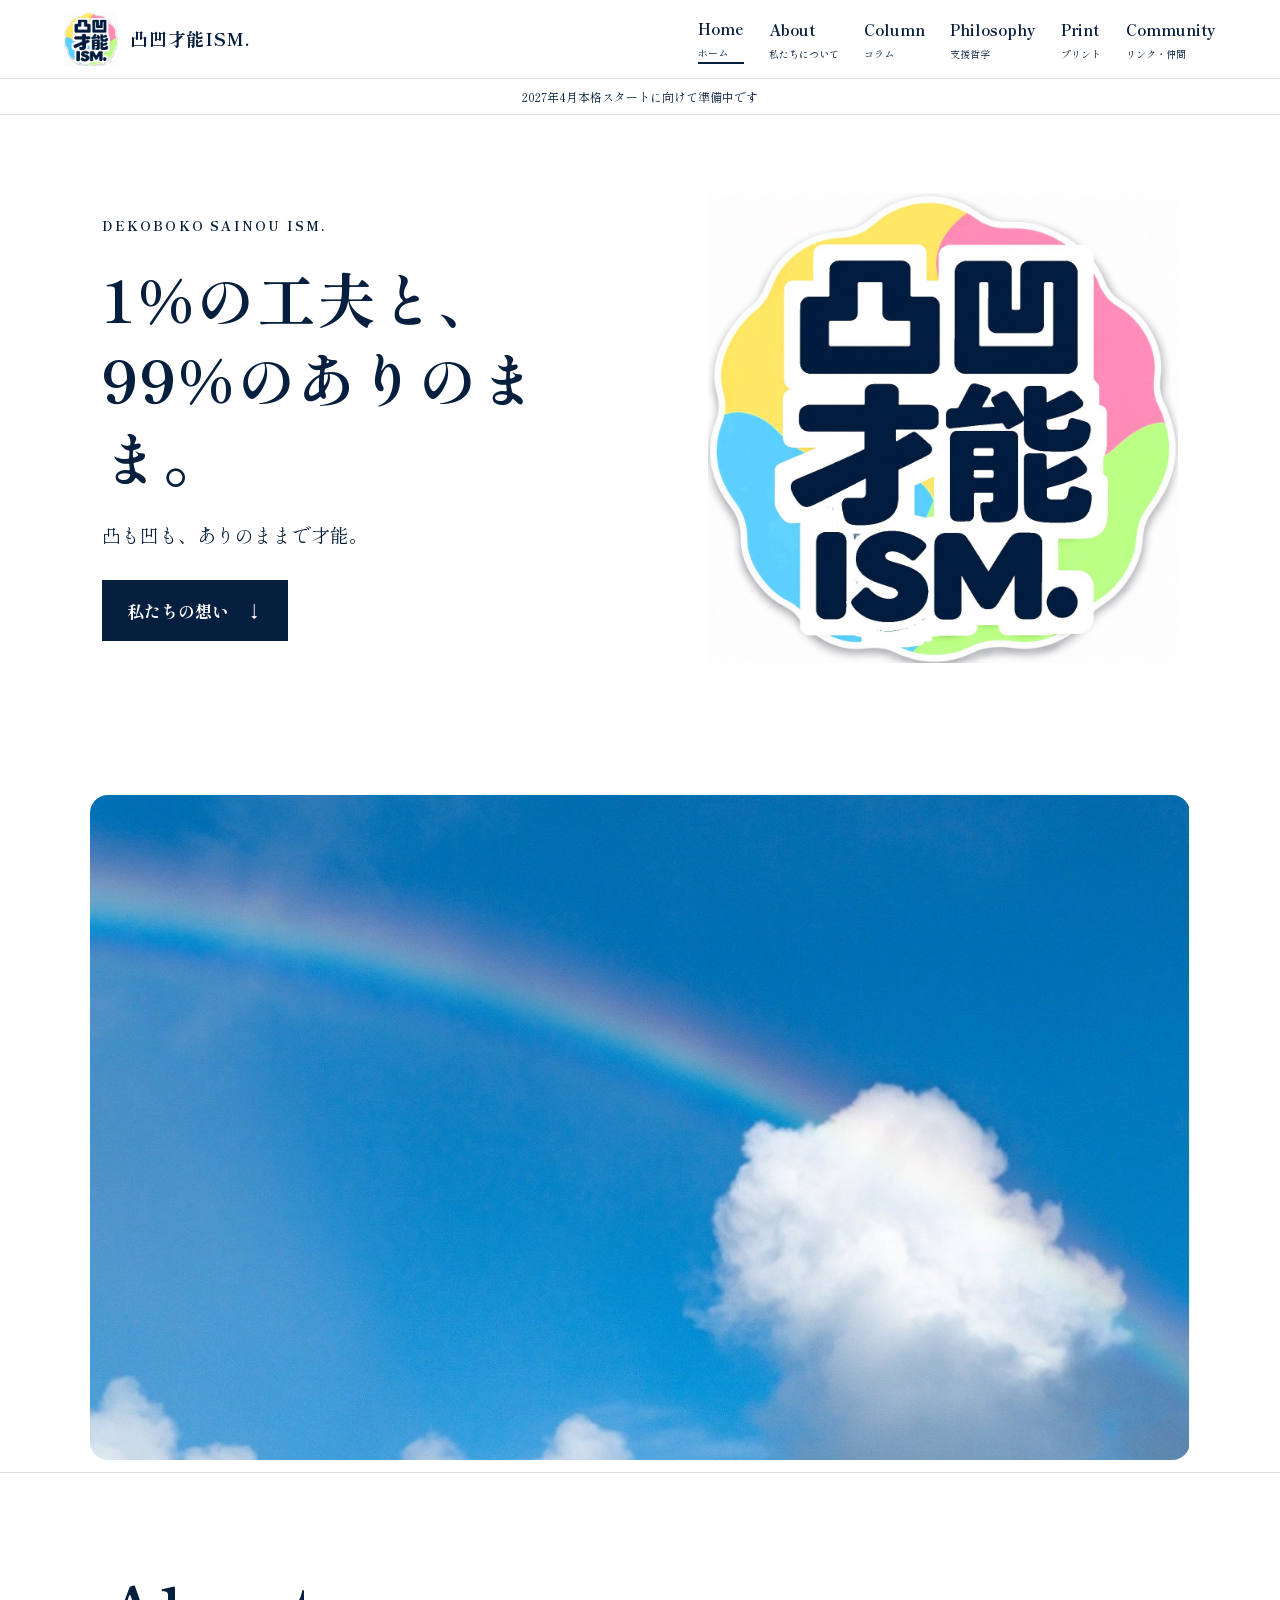
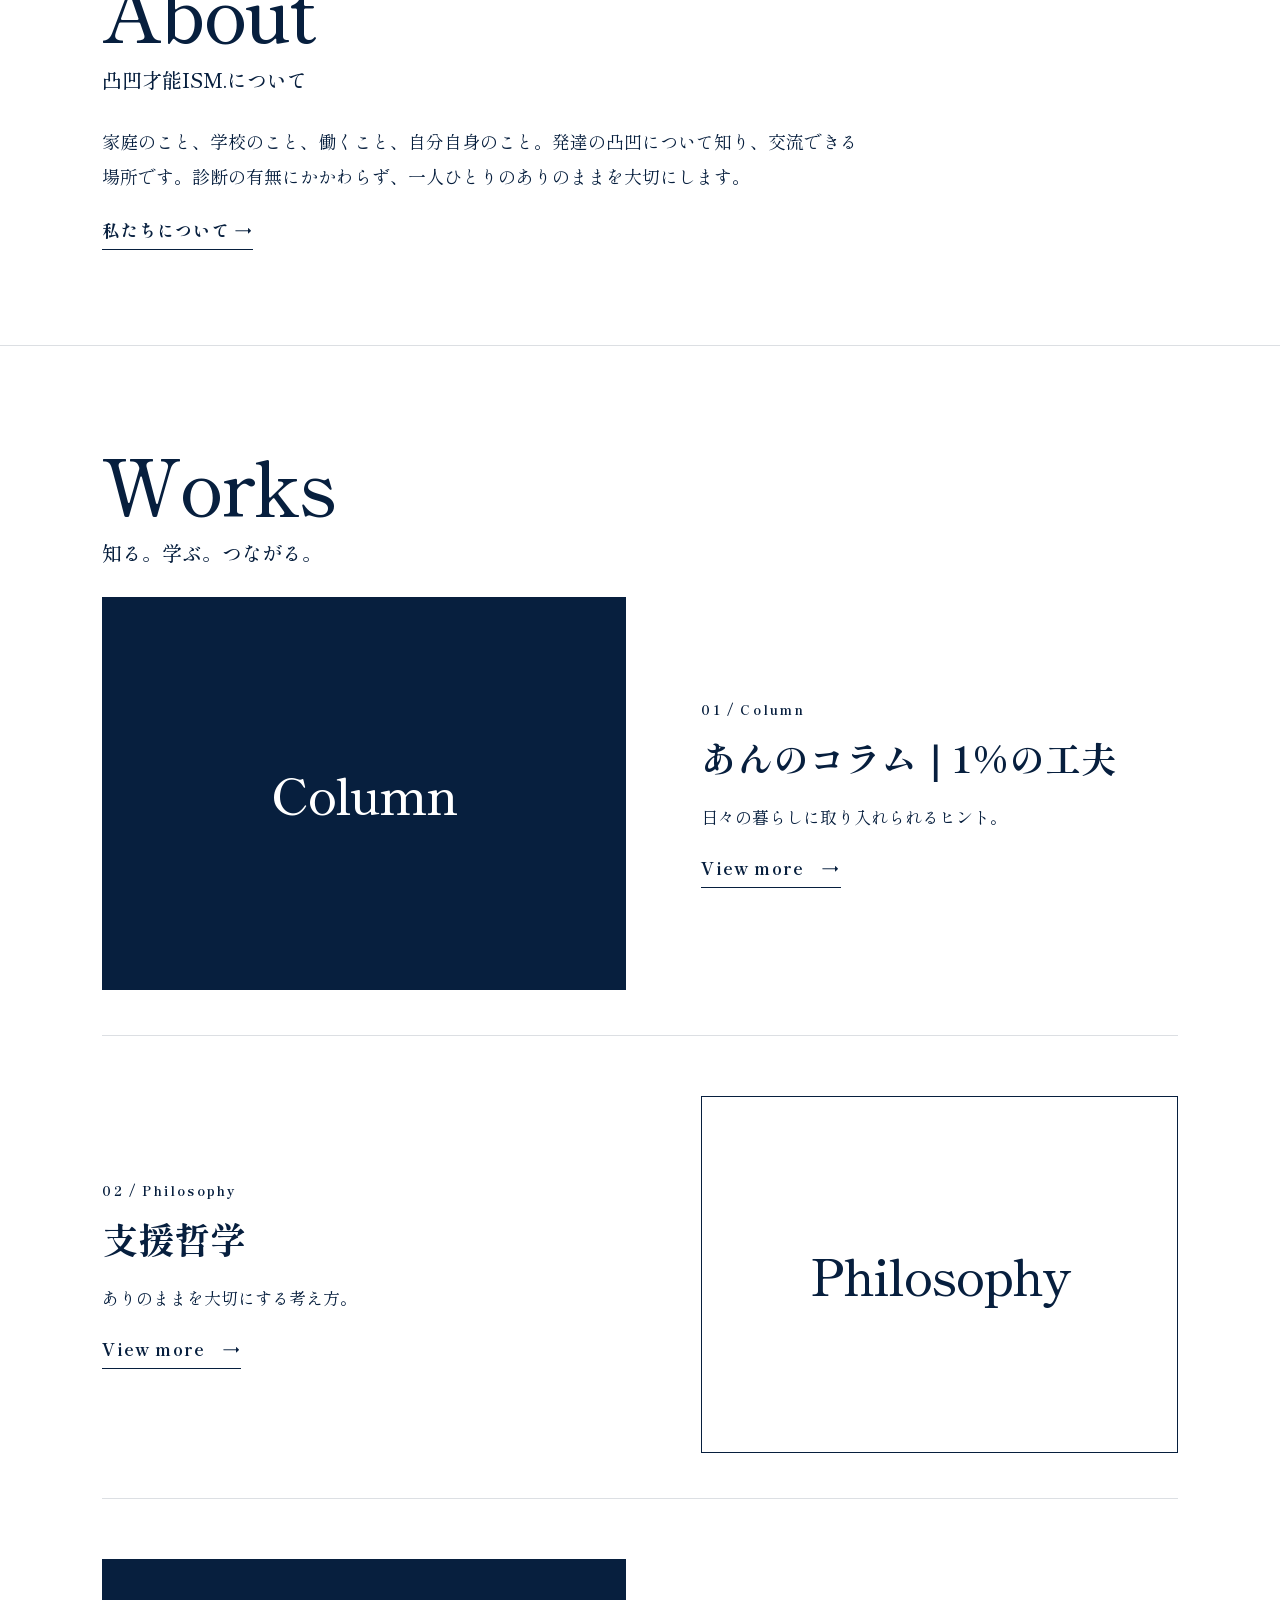
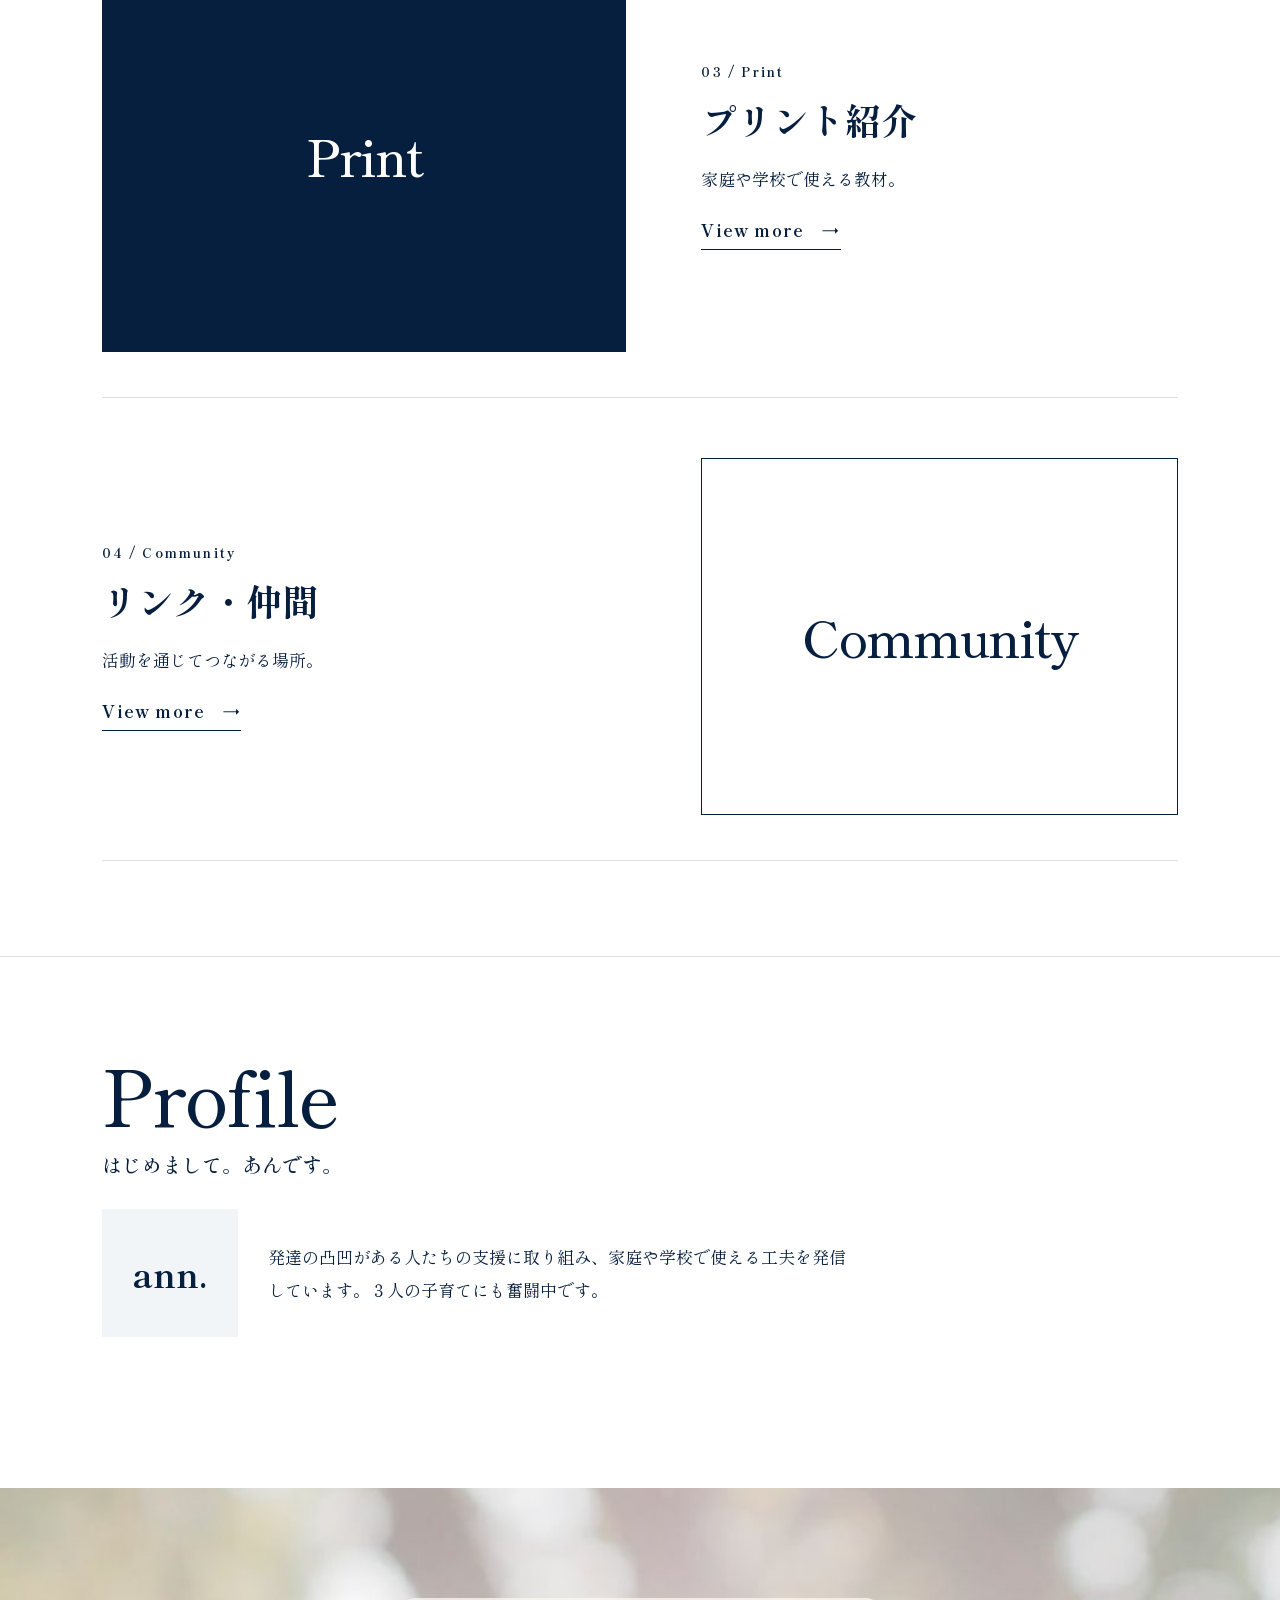
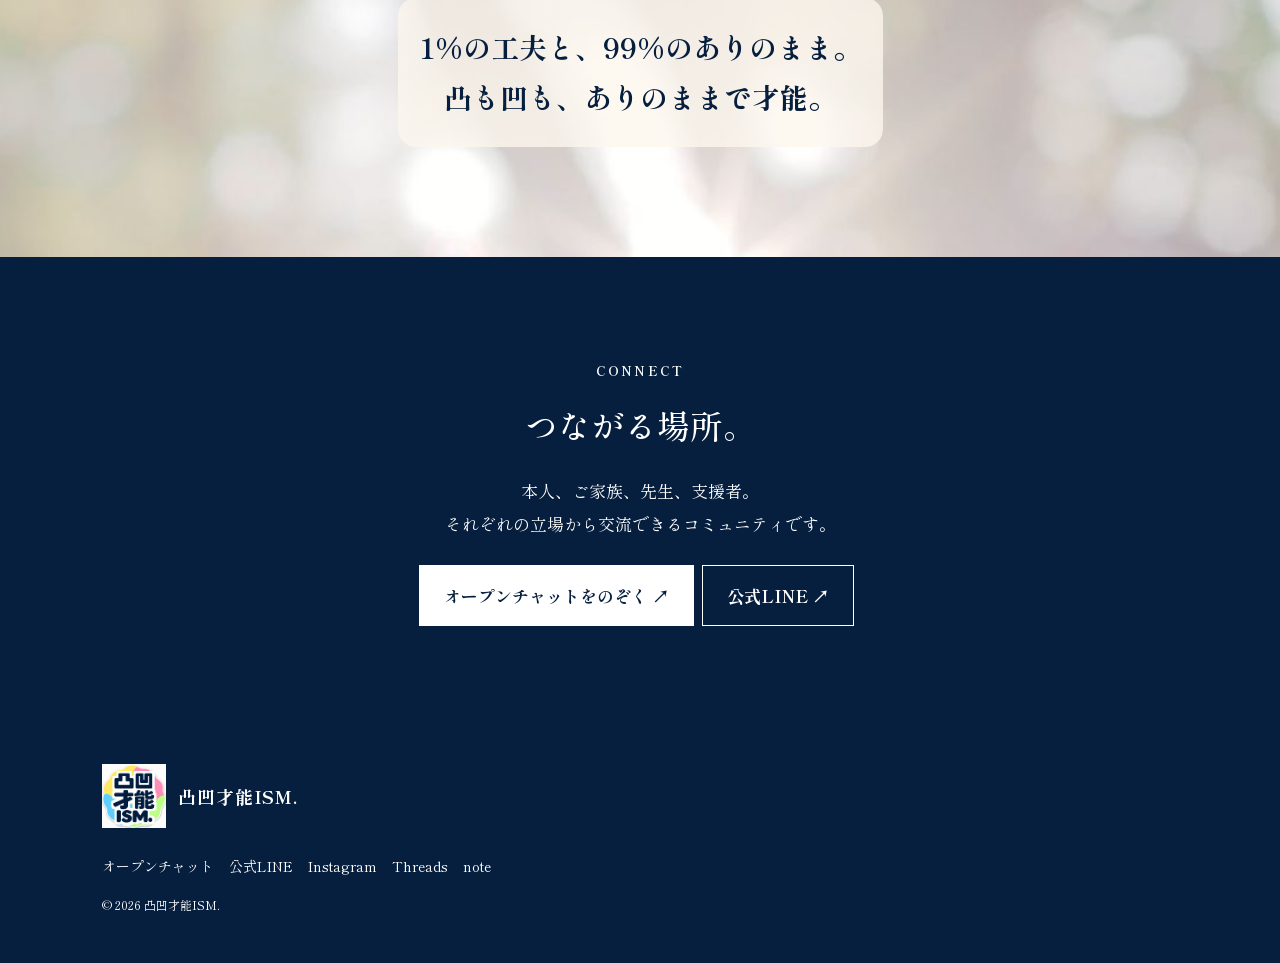
==== index.html @ c8ad2f92 "サイト全体のフォントをしっぽり明朝（Shippori Mincho B1）に変更" ====
<!doctype html><html lang="ja"><head><meta charset="utf-8"><meta name="viewport" content="width=device-width,initial-scale=1"><meta name="description" content="発達の凸凹を大切にする、凸凹才能ISM.のコンテンツサイト。"><title>ホーム | 凸凹才能ISM.</title><link href="https://fonts.googleapis.com/css2?family=Shippori+Mincho+B1:wght@500;700;800&display=swap" rel="stylesheet"><link rel="stylesheet" href="style.css"><meta name="google-site-verification" content="3oA5_shZfHuUCXC57AJmyHs2kggEry8QFGHUTeWujeU"></head><body><a class="skip" href="#main">本文へ</a><header><a class="logo" href="index.html"><img src="logo.jpeg" alt="凸凹才能ISM."> <span class="brand-name">凸凹才能ISM.</span></a><button id="menu" aria-expanded="false" aria-controls="nav">MENU <span>☰</span></button><nav id="nav"><a href="index.html" aria-current="page">Home<small>ホーム</small></a><a href="about.html">About<small>私たちについて</small></a><a href="column.html">Column<small>コラム</small></a><a href="philosophy.html">Philosophy<small>支援哲学</small></a><a href="print.html">Print<small>プリント</small></a><a href="community.html">Community<small>リンク・仲間</small></a></nav></header><main id="main"><div class="notice">2027年4月本格スタートに向けて準備中です</div><section class="hero"><div><span class="kicker">DEKOBOKO SAINOU ISM.</span><h1>1%の工夫と、<br>99%の<br class="mobile">ありのまま。</h1><p>凸も凹も、ありのままで才能。</p><a class="button" href="#about">私たちの想い　↓</a></div><div class="hero-art"><img src="logo.jpeg" alt="凸凹才能ISM. 正式ロゴ"></div></section><img class="page-hero" src="img_hero.jpg" alt="虹のかかる青空"><div id="about"><section class="section"><div class="heading"><span>About</span><h2>凸凹才能ISM.について</h2></div><p class="lead">家庭のこと、学校のこと、働くこと、自分自身のこと。発達の凸凹について知り、交流できる場所です。診断の有無にかかわらず、一人ひとりのありのままを大切にします。</p><a class="more" href="about.html">私たちについて →</a></section></div><section class="section"><div class="heading"><span>Works</span><h2>知る。学ぶ。つながる。</h2></div><div class="tiles"><a class="tile" href="column.html"><div class="art one" aria-hidden="true"><em>Column</em></div><div><span class="kicker">01 / Column</span><h3>あんのコラム｜1%の工夫</h3><p>日々の暮らしに取り入れられるヒント。</p><span class="more">View more　→</span></div></a><a class="tile" href="philosophy.html"><div class="art two" aria-hidden="true"><em>Philosophy</em></div><div><span class="kicker">02 / Philosophy</span><h3>支援哲学</h3><p>ありのままを大切にする考え方。</p><span class="more">View more　→</span></div></a><a class="tile" href="print.html"><div class="art three" aria-hidden="true"><em>Print</em></div><div><span class="kicker">03 / Print</span><h3>プリント紹介</h3><p>家庭や学校で使える教材。</p><span class="more">View more　→</span></div></a><a class="tile" href="community.html"><div class="art four" aria-hidden="true"><em>Community</em></div><div><span class="kicker">04 / Community</span><h3>リンク・仲間</h3><p>活動を通じてつながる場所。</p><span class="more">View more　→</span></div></a></div></section><section class="section"><div class="heading"><span>Profile</span><h2>はじめまして。あんです。</h2></div><div class="profile"><div class="profile-mark" aria-hidden="true">ann.</div><p>発達の凸凹がある人たちの支援に取り組み、家庭や学校で使える工夫を発信しています。３人の子育てにも奮闘中です。</p></div></section><section class="forest-band"><p><span class="fb-line">1%の工夫と、99%のありのまま。</span><span class="fb-line">凸も凹も、ありのままで才能。</span></p></section><section class="join"><span>CONNECT</span><h2>つながる場所。</h2><p>本人、ご家族、先生、支援者。<br>それぞれの立場から交流できるコミュニティです。</p><a class="button" href="https://tinyurl.com/2daz8ack">オープンチャットをのぞく ↗</a><a class="button outline" href="https://lin.ee/ST6P301y">公式LINE ↗</a></section></main><footer><a class="logo" href="index.html"><img src="logo.jpeg" alt="凸凹才能ISM."> <span class="brand-name">凸凹才能ISM.</span></a><div class="social"><a class="" href="https://tinyurl.com/2daz8ack">オープンチャット</a><a class="" href="https://lin.ee/ST6P301y">公式LINE</a><a class="" href="https://www.instagram.com/ann_special_support/">Instagram</a><a class="" href="https://www.threads.net/@ann_special_support">Threads</a><a class="" href="https://note.com/ann_support">note</a></div><p>© 2026 凸凹才能ISM.</p></footer><script src="site.js"></script></body></html>
---- style.css ----
@import url('https://fonts.googleapis.com/css2?family=Noto+Serif+JP:wght@400;500;600;700&display=swap');:root{--bg:#FDF8EF;--navy:#1D3A5F;--gold:#D9A441}*{box-sizing:border-box}html{scroll-behavior:smooth}body{margin:0;background:var(--bg);color:var(--navy);font-family:'Shippori Mincho B1','Hiragino Mincho ProN','Yu Mincho',serif;font-size:17px;line-height:1.95}a{color:inherit;text-decoration:none}a:focus-visible,button:focus-visible{outline:3px solid var(--gold);outline-offset:4px}.skip{position:absolute;left:-999px}.skip:focus{left:10px;top:10px;background:white;z-index:20}header{display:flex;align-items:center;justify-content:space-between;padding:18px 6%;border-bottom:1px solid #e4d9c5;background:var(--bg);position:sticky;top:0;z-index:10}.logo{font-size:22px;font-weight:700;line-height:1.1;display:inline-block;letter-spacing:.04em}.logo span{display:block;font-size:33px}nav{display:flex;gap:25px;align-items:center}nav a{font-weight:700;font-size:15px}nav small{display:block;font-size:10px;font-weight:400}nav a[aria-current]{border-bottom:2px solid var(--gold)}#menu{display:none;background:none;border:0;color:var(--navy);font:inherit;font-weight:700}.notice{text-align:center;background:#e9dfc8;font-size:12px;padding:6px}.hero{display:grid;grid-template-columns:1fr 1fr;align-items:center;gap:4%;padding:65px 8% 80px;min-height:530px}.hero h1{font-size:clamp(34px,5vw,76px);line-height:1.35;margin:18px 0;font-weight:700;letter-spacing:-.035em}.hero p{font-size:19px}.kicker,.heading span,.join>span{font-size:13px;letter-spacing:.17em;font-weight:700}.hero-art svg{width:100%;display:block}.hero-art{text-align:center}.hero-art span{font-size:12px;letter-spacing:.12em}.mobile{display:none}.button{display:inline-block;background:var(--navy);color:white;border:1px solid var(--navy);padding:13px 24px;border-radius:2px;font-weight:700;margin:8px 8px 8px 0}.outline{background:transparent;color:var(--navy)}.section{padding:68px 8%;max-width:1250px;margin:auto;border-top:1px solid #e4d9c5}.heading{margin-bottom:30px}.heading span{color:#80601d;text-transform:uppercase}.heading h2{margin:5px 0;font-size:clamp(25px,3vw,40px);line-height:1.4}.lead{max-width:760px;font-size:18px}.more{display:inline-block;font-weight:700;border-bottom:1px solid var(--gold);padding-bottom:3px}.tiles{display:grid;grid-template-columns:repeat(2,minmax(0,1fr));gap:36px}.tile{display:block;border-bottom:1px solid #cfbea0;overflow:hidden}.tile>div:not(.art){padding:18px 0 26px}.tile h3{font-size:23px;line-height:1.4;margin:8px 0}.tile p{margin:8px 0}.art{height:190px;background:#e9dfc8;position:relative;overflow:hidden}.art span,.art i,.art b{position:absolute;display:block}.art span{width:45%;height:75%;left:10%;top:12%;border-radius:90px;background:var(--gold)}.art i{width:40%;height:68%;right:9%;top:17%;background:var(--navy);border-radius:10px 90px 10px 90px}.art b{width:22%;aspect-ratio:1;left:40%;top:25%;border-radius:50%;background:#fdf8ef}.two{background:#d5e0d7}.two span{background:#91ab99}.three{background:#e9dccd}.three i{background:#a77b4f}.four{background:#dce4ea}.four span{background:#90a9c1}.profile{display:flex;gap:30px;align-items:center;max-width:760px}.profile-mark{background:#e9dfc8;padding:30px;border-radius:50%;font-size:35px;font-weight:700}.join{background:#eee4d0;padding:55px 8%;text-align:center}.join h2{font-size:33px;margin:8px 0}.intro{padding:65px 8% 45px}.intro h1{font-size:clamp(30px,5vw,58px);line-height:1.4;margin:8px 0}.article{max-width:760px;margin:auto;padding:20px 6% 65px}.statement{font-size:clamp(42px,8vw,95px);font-weight:700;background:#e9dfc8;padding:35px;line-height:1.25}.statement small{font-size:.35em}.social{display:flex;gap:15px;flex-wrap:wrap}footer{padding:35px 8%;background:var(--navy);color:white}footer .social{margin-top:25px;font-size:14px}footer p{font-size:12px}a.tile:hover .art{opacity:.85}@media(max-width:720px){header{padding:12px 5%}.logo{font-size:18px}.logo span{font-size:25px}#menu{display:block}nav{display:none;position:absolute;top:100%;left:0;right:0;background:var(--bg);padding:18px 6%;box-shadow:0 8px 15px #0001}nav.open{display:grid;gap:14px}nav small{display:inline;margin-left:12px}.hero{grid-template-columns:1fr;padding:36px 6% 35px;gap:10px;min-height:0}.hero h1{font-size:clamp(36px,10vw,55px)}.hero-art{max-width:400px;margin:auto}.section{padding:40px 6%}.tiles{gap:22px;grid-template-columns:1fr}.art{height:155px}.intro{padding:40px 6%}.profile{gap:15px}.profile-mark{padding:20px;font-size:25px}.join{padding:40px 6%}.join .button{display:block;margin:12px 0}.mobile{display:initial}}@media(prefers-reduced-motion:reduce){html{scroll-behavior:auto}}/* Editorial brand layout */
header{position:sticky;padding:22px 5%;background:#fdf8eff5}.logo{font-size:20px}.logo span{font-size:30px}.hero{max-width:1500px;margin:auto;padding:90px 8%;min-height:650px;grid-template-columns:1.05fr .95fr}.hero h1{font-weight:700;letter-spacing:.025em;font-size:clamp(32px,4.6vw,70px)}.hero-art{width:100%;background:#1D3A5F;color:#FDF8EF;aspect-ratio:4/4.5;display:flex;flex-direction:column;justify-content:center;padding:8%;position:relative}.hero-word{font-size:clamp(54px,9vw,140px);font-weight:700;line-height:1;letter-spacing:.06em}.hero-word span{display:block;font-size:.75em;letter-spacing:.2em;color:#FDF8EF}.hero-word strong{display:block;color:#D9A441;font-size:.9em}.hero-art>span{margin-top:36px;font-size:10px}.section{max-width:1400px;padding:95px 8%}.heading span{font-size:clamp(38px,6vw,80px);font-weight:500;line-height:1.1;letter-spacing:-.035em;color:var(--navy);text-transform:none}.heading h2{font-size:20px;font-weight:500;margin:14px 0 30px}.tiles{display:flex;flex-direction:column;gap:60px}.tile{display:grid;grid-template-columns:1.1fr 1fr;gap:7%;align-items:center;border-bottom:1px solid #daceb7;padding-bottom:45px}.tile:nth-child(even) .art{order:2}.art{height:auto;aspect-ratio:4/3;display:flex;align-items:center;justify-content:center}.art em{font-size:clamp(28px,4vw,58px);font-style:normal;letter-spacing:-.04em;font-weight:500}.tile h3{font-size:clamp(23px,3vw,36px)}.tile p{margin:18px 0}.more{letter-spacing:.07em}.join{padding:95px 8%}.join h2{font-weight:500}.button{border-radius:0}.intro{padding-top:90px}.intro h1{font-weight:700}.profile-mark{border-radius:0}.notice{background:transparent;border-bottom:1px solid #e4d9c5}@media(max-width:720px){header{padding:14px 6%}.hero{grid-template-columns:1fr;padding:35px 6% 55px;min-height:0;gap:28px}.hero h1{font-size:clamp(32px,9vw,52px)}.hero-art{max-width:none;aspect-ratio:5/4}.hero-word{font-size:70px}.hero-art>span{margin-top:20px}.section{padding:55px 6%}.heading span{font-size:50px}.heading h2{font-size:18px}.tiles{gap:35px}.tile{display:flex;flex-direction:column;align-items:stretch;gap:12px;padding-bottom:25px}.tile:nth-child(even) .art{order:0}.art{aspect-ratio:16/10}.tile>div:not(.art){padding:8px 0}.join{padding:55px 6%}.intro{padding:45px 6%}}

/* Navy and white edition */
:root{--bg:#fff;--navy:#071f3e;--gold:#071f3e}body,header,nav{background:white}header{padding:12px 5%;border-color:#071f3e22}.logo{display:flex;align-items:center;gap:12px}.logo img{width:54px;height:54px;object-fit:cover}.logo .brand-name{font-size:18px;white-space:nowrap}.hero{padding-top:65px;gap:8%}.hero-art{background:white;padding:0;aspect-ratio:1;max-width:520px;margin:auto}.hero-art img{display:block;width:100%;height:auto}.notice,.section,.tile{border-color:#071f3e24}.art,.two,.three,.four{background:var(--navy);color:white}.tile:nth-child(even) .art{background:white;color:var(--navy);border:1px solid var(--navy)}.join{background:var(--navy);color:white}.join .button{border-color:white;background:white;color:var(--navy)}.join .outline{background:transparent;color:white}.statement,.profile-mark{background:#f2f5f8}.heading span{color:var(--navy)}footer .logo img{width:64px;height:64px}.button:hover{opacity:.8}.reveal{animation:appear .65s ease both}@keyframes appear{from{opacity:0;transform:translateY(12px)}to{opacity:1;transform:none}}@media(max-width:720px){.logo .brand-name{font-size:15px}.logo img{width:44px;height:44px}.hero{padding:35px 6% 55px;gap:30px}.hero-art{max-width:320px}.hero h1{font-size:clamp(30px,8.5vw,48px)}}@media(prefers-reduced-motion:reduce){.reveal{animation:none}}
.page-hero{display:block;width:88%;max-width:1100px;height:auto;margin:30px auto 12px;border-radius:18px}

.forest-band{background:url(img_forest.jpg) center 38%/cover no-repeat;margin:56px 0 0;padding:110px 8%;text-align:center}
.forest-band p{display:inline-block;background:rgba(253,248,239,.78);color:var(--navy);font-size:clamp(20px,3.4vw,30px);font-weight:700;line-height:1.8;padding:26px 38px;border-radius:18px;margin:0}

.forest-band p{font-size:clamp(15px,4.6vw,28px);padding:24px 22px}
.forest-band .fb-line{display:block;white-space:nowrap}
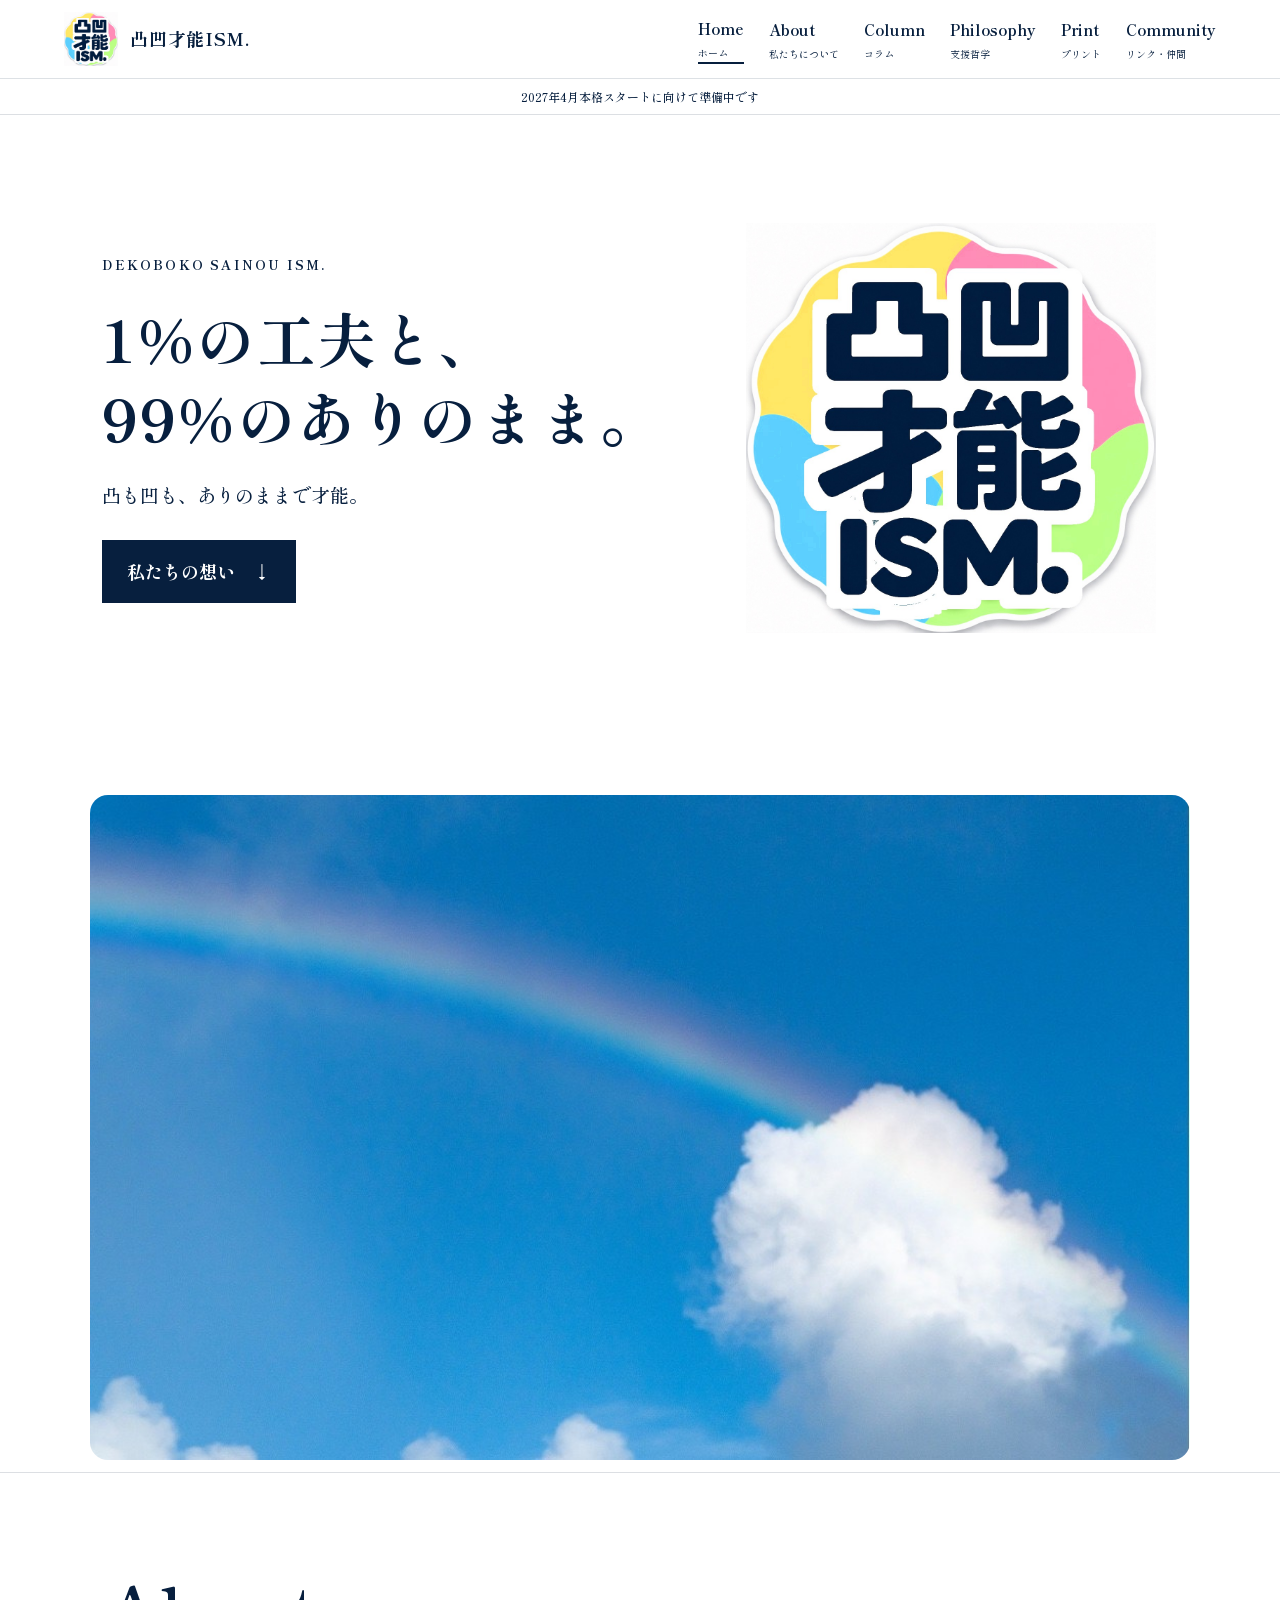
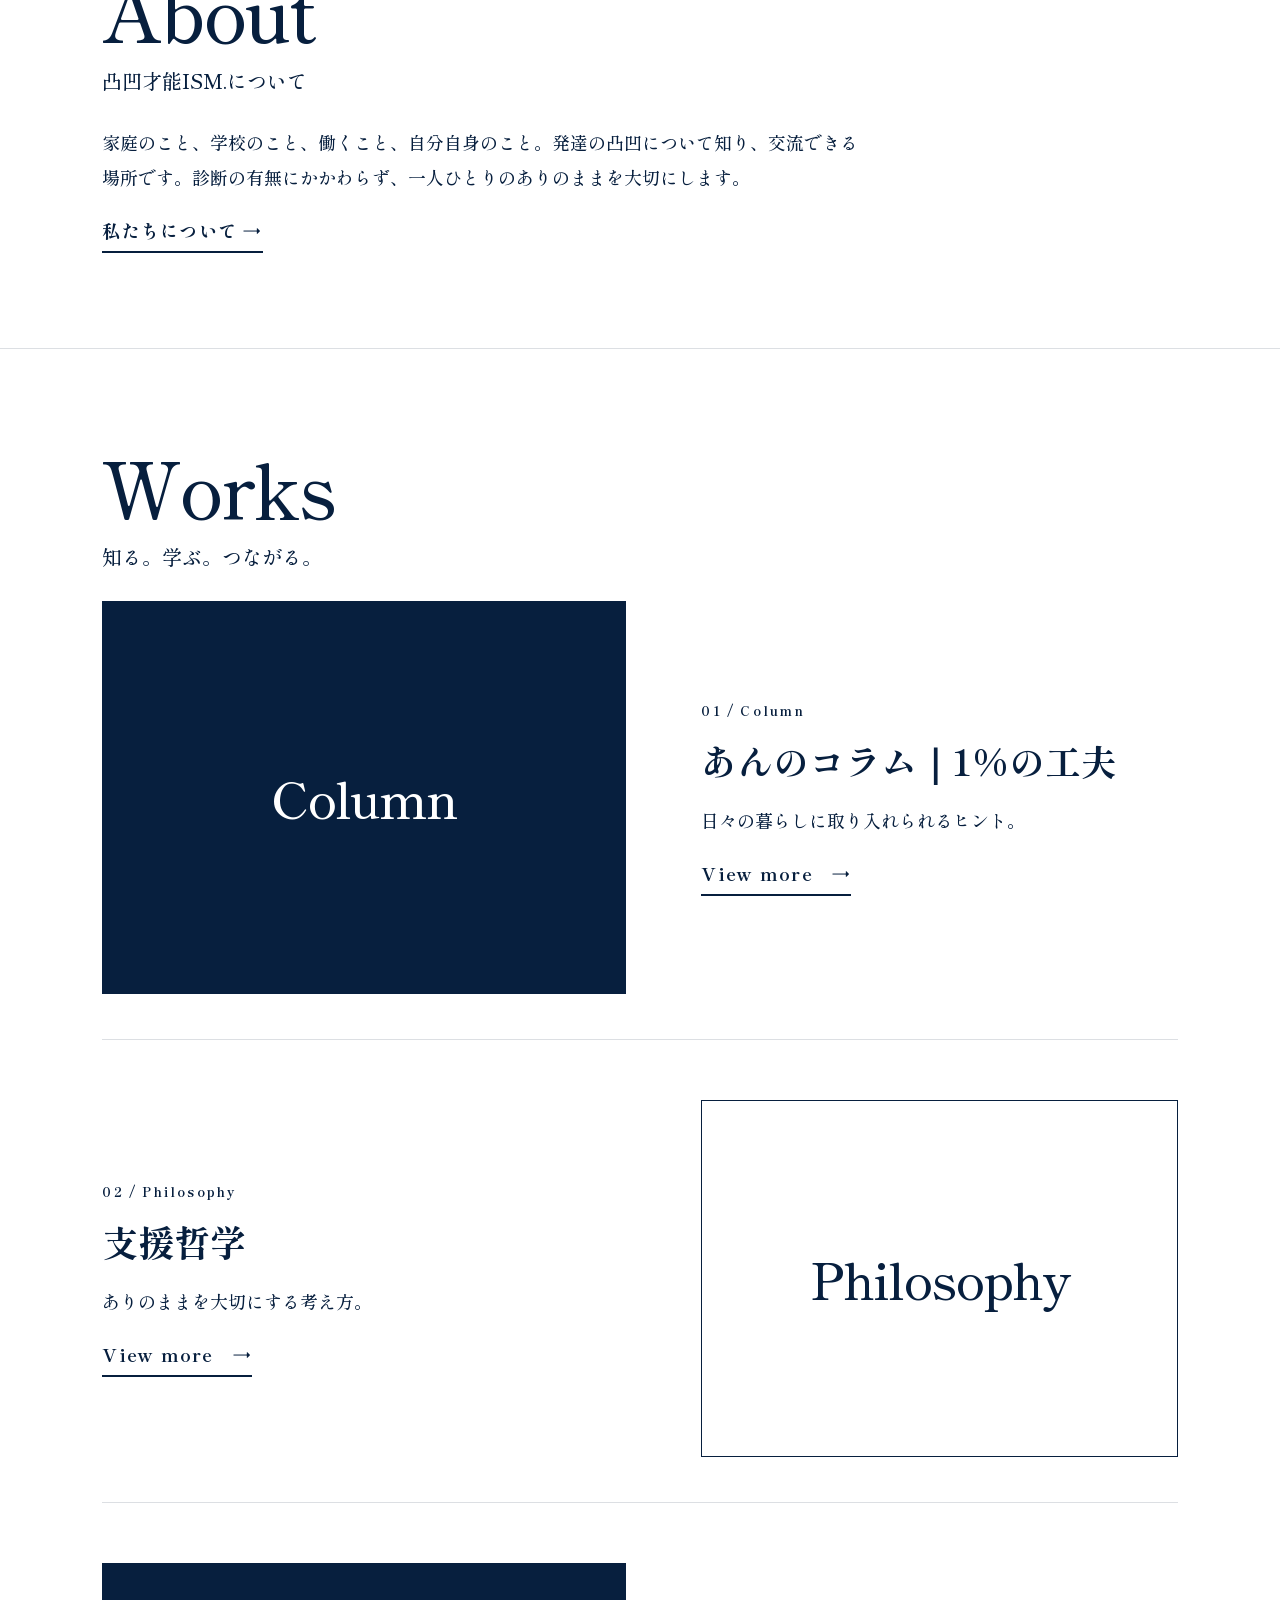
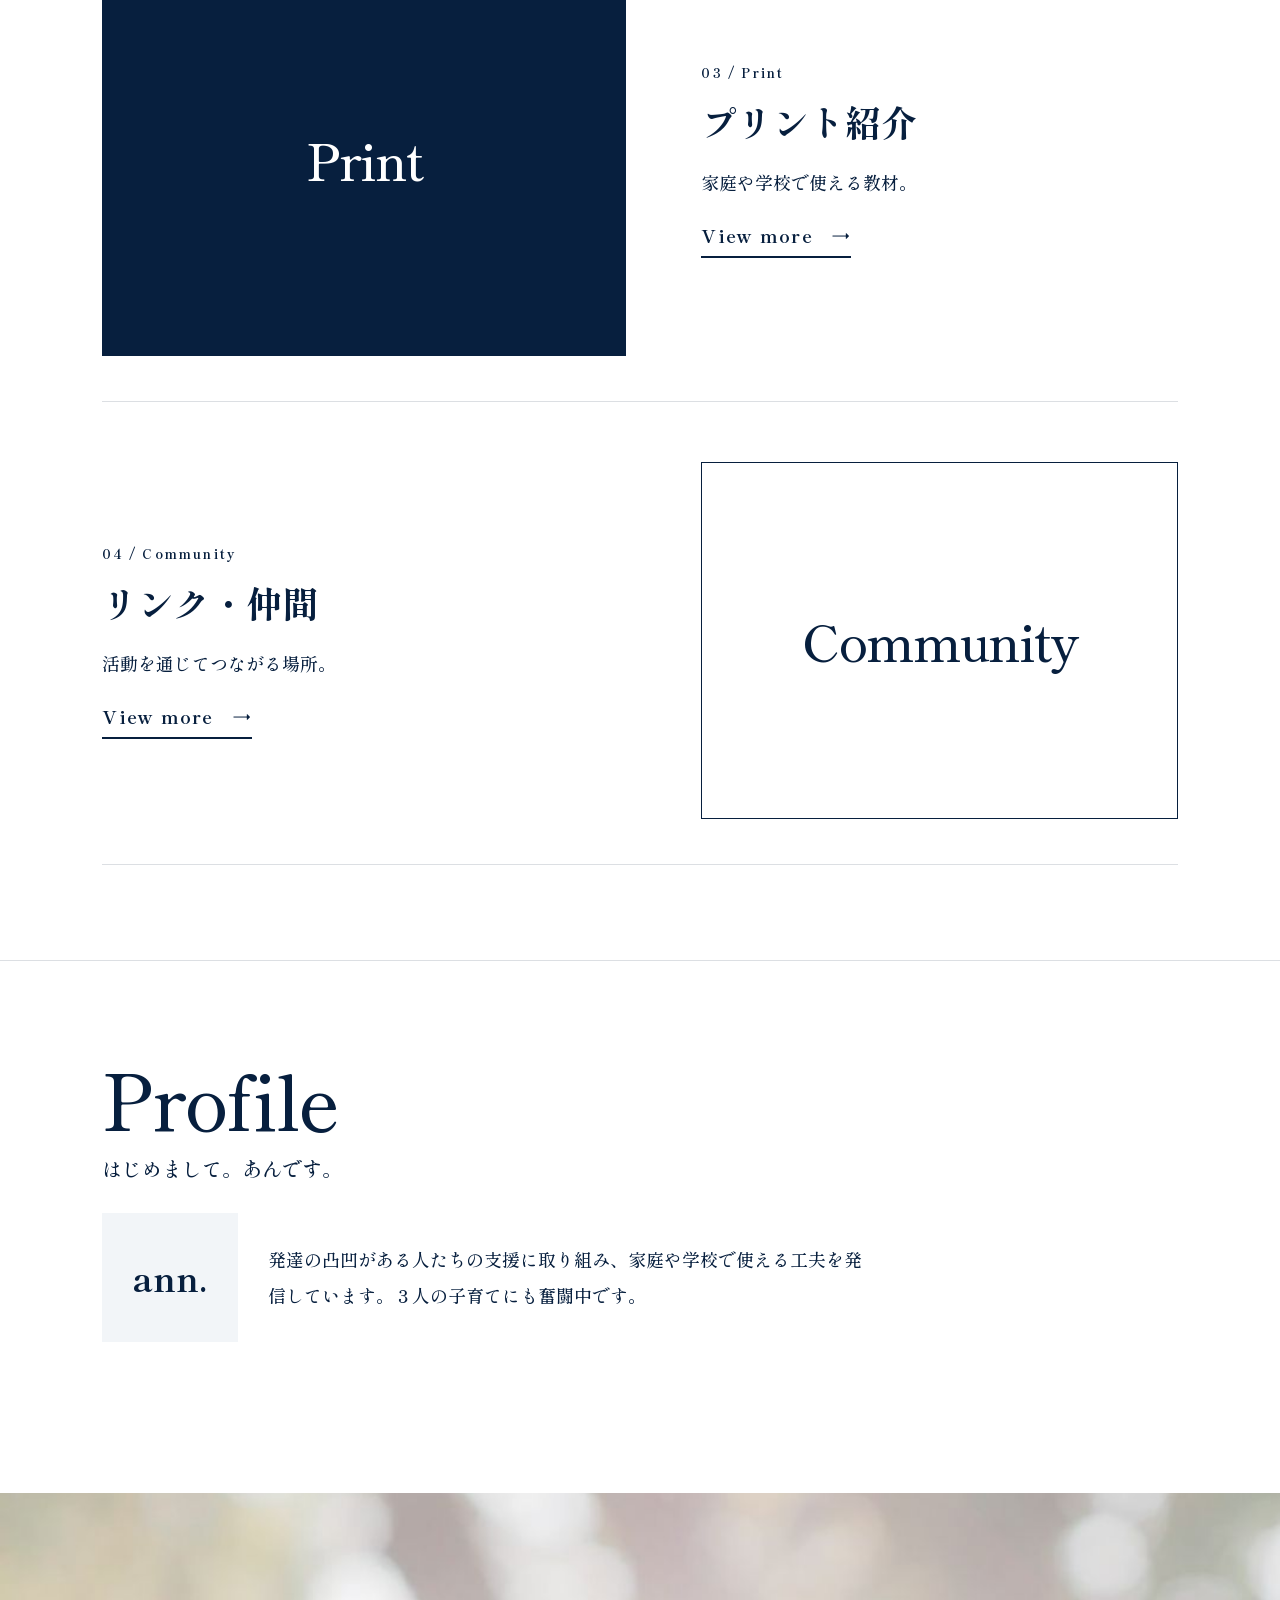
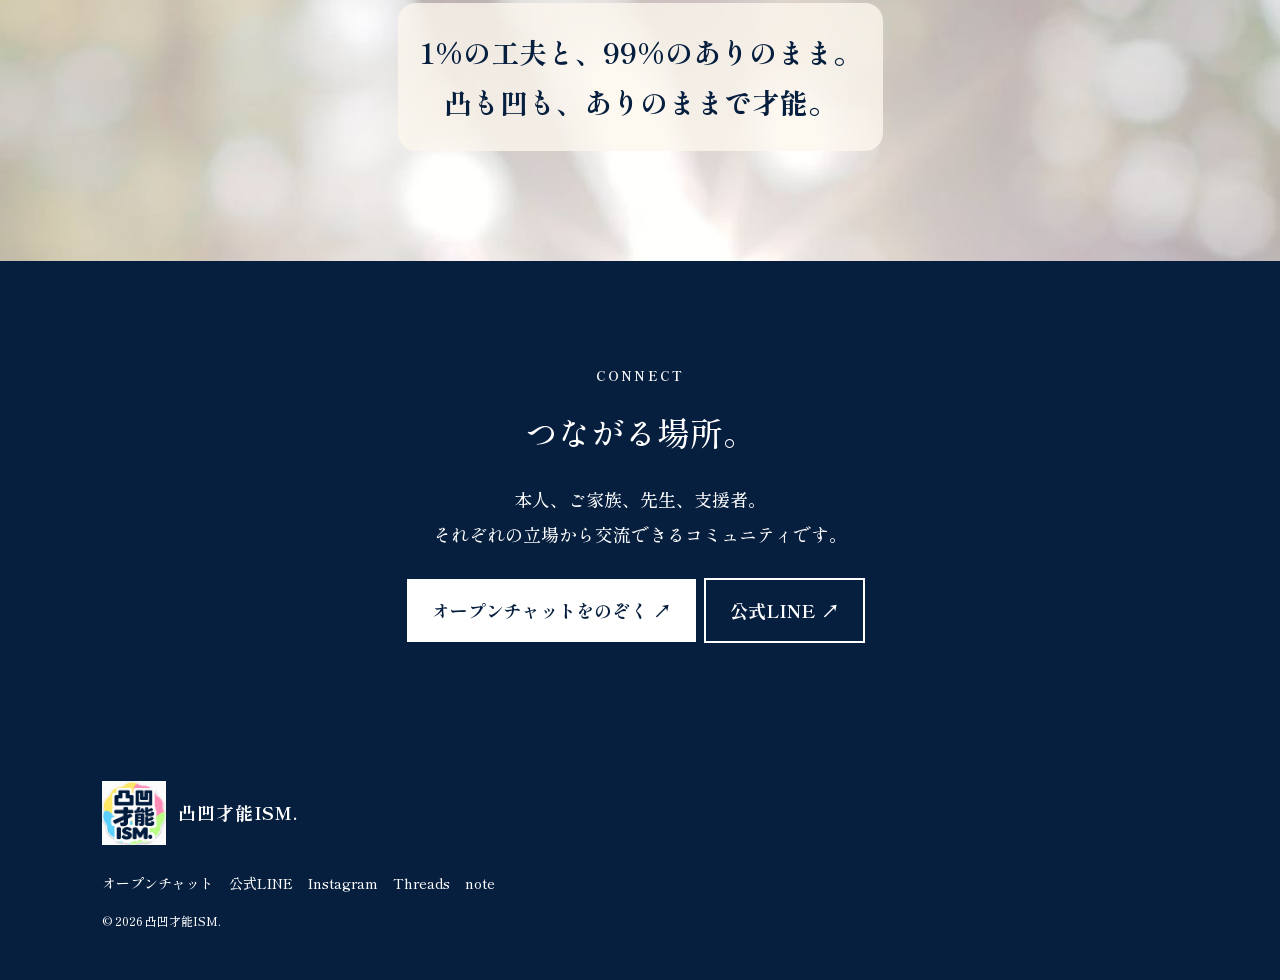
==== commit 86ec1f51: "Add files via upload" ====
--- a/index.html
+++ b/index.html
@@ -1 +1 @@
-<!doctype html><html lang="ja"><head><meta charset="utf-8"><meta name="viewport" content="width=device-width,initial-scale=1"><meta name="description" content="発達の凸凹を大切にする、凸凹才能ISM.のコンテンツサイト。"><title>ホーム | 凸凹才能ISM.</title><link href="https://fonts.googleapis.com/css2?family=Shippori+Mincho+B1:wght@500;700;800&display=swap" rel="stylesheet"><link rel="stylesheet" href="style.css"><meta name="google-site-verification" content="3oA5_shZfHuUCXC57AJmyHs2kggEry8QFGHUTeWujeU"></head><body><a class="skip" href="#main">本文へ</a><header><a class="logo" href="index.html"><img src="logo.jpeg" alt="凸凹才能ISM."> <span class="brand-name">凸凹才能ISM.</span></a><button id="menu" aria-expanded="false" aria-controls="nav">MENU <span>☰</span></button><nav id="nav"><a href="index.html" aria-current="page">Home<small>ホーム</small></a><a href="about.html">About<small>私たちについて</small></a><a href="column.html">Column<small>コラム</small></a><a href="philosophy.html">Philosophy<small>支援哲学</small></a><a href="print.html">Print<small>プリント</small></a><a href="community.html">Community<small>リンク・仲間</small></a></nav></header><main id="main"><div class="notice">2027年4月本格スタートに向けて準備中です</div><section class="hero"><div><span class="kicker">DEKOBOKO SAINOU ISM.</span><h1>1%の工夫と、<br>99%の<br class="mobile">ありのまま。</h1><p>凸も凹も、ありのままで才能。</p><a class="button" href="#about">私たちの想い　↓</a></div><div class="hero-art"><img src="logo.jpeg" alt="凸凹才能ISM. 正式ロゴ"></div></section><img class="page-hero" src="img_hero.jpg" alt="虹のかかる青空"><div id="about"><section class="section"><div class="heading"><span>About</span><h2>凸凹才能ISM.について</h2></div><p class="lead">家庭のこと、学校のこと、働くこと、自分自身のこと。発達の凸凹について知り、交流できる場所です。診断の有無にかかわらず、一人ひとりのありのままを大切にします。</p><a class="more" href="about.html">私たちについて →</a></section></div><section class="section"><div class="heading"><span>Works</span><h2>知る。学ぶ。つながる。</h2></div><div class="tiles"><a class="tile" href="column.html"><div class="art one" aria-hidden="true"><em>Column</em></div><div><span class="kicker">01 / Column</span><h3>あんのコラム｜1%の工夫</h3><p>日々の暮らしに取り入れられるヒント。</p><span class="more">View more　→</span></div></a><a class="tile" href="philosophy.html"><div class="art two" aria-hidden="true"><em>Philosophy</em></div><div><span class="kicker">02 / Philosophy</span><h3>支援哲学</h3><p>ありのままを大切にする考え方。</p><span class="more">View more　→</span></div></a><a class="tile" href="print.html"><div class="art three" aria-hidden="true"><em>Print</em></div><div><span class="kicker">03 / Print</span><h3>プリント紹介</h3><p>家庭や学校で使える教材。</p><span class="more">View more　→</span></div></a><a class="tile" href="community.html"><div class="art four" aria-hidden="true"><em>Community</em></div><div><span class="kicker">04 / Community</span><h3>リンク・仲間</h3><p>活動を通じてつながる場所。</p><span class="more">View more　→</span></div></a></div></section><section class="section"><div class="heading"><span>Profile</span><h2>はじめまして。あんです。</h2></div><div class="profile"><div class="profile-mark" aria-hidden="true">ann.</div><p>発達の凸凹がある人たちの支援に取り組み、家庭や学校で使える工夫を発信しています。３人の子育てにも奮闘中です。</p></div></section><section class="forest-band"><p><span class="fb-line">1%の工夫と、99%のありのまま。</span><span class="fb-line">凸も凹も、ありのままで才能。</span></p></section><section class="join"><span>CONNECT</span><h2>つながる場所。</h2><p>本人、ご家族、先生、支援者。<br>それぞれの立場から交流できるコミュニティです。</p><a class="button" href="https://tinyurl.com/2daz8ack">オープンチャットをのぞく ↗</a><a class="button outline" href="https://lin.ee/ST6P301y">公式LINE ↗</a></section></main><footer><a class="logo" href="index.html"><img src="logo.jpeg" alt="凸凹才能ISM."> <span class="brand-name">凸凹才能ISM.</span></a><div class="social"><a class="" href="https://tinyurl.com/2daz8ack">オープンチャット</a><a class="" href="https://lin.ee/ST6P301y">公式LINE</a><a class="" href="https://www.instagram.com/ann_special_support/">Instagram</a><a class="" href="https://www.threads.net/@ann_special_support">Threads</a><a class="" href="https://note.com/ann_support">note</a></div><p>© 2026 凸凹才能ISM.</p></footer><script src="site.js"></script></body></html>+<!doctype html><html lang="ja"><head><meta charset="utf-8"><meta name="viewport" content="width=device-width,initial-scale=1"><meta name="description" content="発達の凸凹を大切にする、凸凹才能ISM.のコンテンツサイト。"><title>ホーム | 凸凹才能ISM.</title><link href="https://fonts.googleapis.com/css2?family=Shippori+Mincho+B1:wght@500;700;800&display=swap" rel="stylesheet"><link rel="stylesheet" href="style.css"><meta name="google-site-verification" content="3oA5_shZfHuUCXC57AJmyHs2kggEry8QFGHUTeWujeU"></head><body><a class="skip" href="#main">本文へ</a><header><a class="logo" href="index.html"><img src="logo.jpeg" alt="凸凹才能ISM."> <span class="brand-name">凸凹才能ISM.</span></a><button id="menu" aria-expanded="false" aria-controls="nav">MENU <span>☰</span></button><nav id="nav"><a href="index.html" aria-current="page">Home<small>ホーム</small></a><a href="about.html">About<small>私たちについて</small></a><a href="column.html">Column<small>コラム</small></a><a href="philosophy.html">Philosophy<small>支援哲学</small></a><a href="print.html">Print<small>プリント</small></a><a href="community.html">Community<small>リンク・仲間</small></a></nav></header><main id="main"><div class="notice">2027年4月本格スタートに向けて準備中です</div><section class="hero"><div><span class="kicker">DEKOBOKO SAINOU ISM.</span><h1><span class="nb">1%の工夫と、</span><br><span class="nb">99%のありのまま。</span></h1><p><span class="nb">凸も凹も、</span><span class="nb">ありのままで才能。</span></p><a class="button" href="#about">私たちの想い　↓</a></div><div class="hero-art"><img src="logo.jpeg" alt="凸凹才能ISM. 正式ロゴ"></div></section><img class="page-hero" src="img_hero.jpg" alt="虹のかかる青空"><div id="about"><section class="section"><div class="heading"><span>About</span><h2>凸凹才能ISM.について</h2></div><p class="lead">家庭のこと、学校のこと、働くこと、自分自身のこと。発達の凸凹について知り、交流できる場所です。診断の有無にかかわらず、一人ひとりのありのままを大切にします。</p><a class="more" href="about.html">私たちについて →</a></section></div><section class="section"><div class="heading"><span>Works</span><h2>知る。学ぶ。つながる。</h2></div><div class="tiles"><a class="tile" href="column.html"><div class="art one" aria-hidden="true"><em>Column</em></div><div><span class="kicker">01 / Column</span><h3>あんのコラム｜1%の工夫</h3><p>日々の暮らしに取り入れられるヒント。</p><span class="more">View more　→</span></div></a><a class="tile" href="philosophy.html"><div class="art two" aria-hidden="true"><em>Philosophy</em></div><div><span class="kicker">02 / Philosophy</span><h3>支援哲学</h3><p>ありのままを大切にする考え方。</p><span class="more">View more　→</span></div></a><a class="tile" href="print.html"><div class="art three" aria-hidden="true"><em>Print</em></div><div><span class="kicker">03 / Print</span><h3>プリント紹介</h3><p>家庭や学校で使える教材。</p><span class="more">View more　→</span></div></a><a class="tile" href="community.html"><div class="art four" aria-hidden="true"><em>Community</em></div><div><span class="kicker">04 / Community</span><h3>リンク・仲間</h3><p>活動を通じてつながる場所。</p><span class="more">View more　→</span></div></a></div></section><section class="section"><div class="heading"><span>Profile</span><h2>はじめまして。あんです。</h2></div><div class="profile"><div class="profile-mark" aria-hidden="true">ann.</div><p>発達の凸凹がある人たちの支援に取り組み、家庭や学校で使える工夫を発信しています。３人の子育てにも奮闘中です。</p></div></section><section class="forest-band"><p><span class="fb-line">1%の工夫と、99%のありのまま。</span><span class="fb-line"><span class="nb">凸も凹も、</span><span class="nb">ありのままで才能。</span></span></p></section><section class="join"><span>CONNECT</span><h2>つながる場所。</h2><p>本人、ご家族、先生、支援者。<br>それぞれの立場から交流できるコミュニティです。</p><a class="button" href="https://line.me/ti/g2/0GTAcTPPE-vNxg-GzEAM5alb1nPezkEW5D067Q">オープンチャットをのぞく ↗</a><a class="button outline" href="https://lin.ee/ST6P301y">公式LINE ↗</a></section></main><footer><a class="logo" href="index.html"><img src="logo.jpeg" alt="凸凹才能ISM."> <span class="brand-name">凸凹才能ISM.</span></a><div class="social"><a class="" href="https://line.me/ti/g2/0GTAcTPPE-vNxg-GzEAM5alb1nPezkEW5D067Q">オープンチャット</a><a class="" href="https://lin.ee/ST6P301y">公式LINE</a><a class="" href="https://www.instagram.com/ann_special_support/">Instagram</a><a class="" href="https://www.threads.net/@ann_special_support">Threads</a><a class="" href="https://note.com/ann_support">note</a></div><p>© 2026 凸凹才能ISM.</p></footer><script src="site.js"></script></body></html>
--- a/style.css
+++ b/style.css
@@ -1,4 +1,4 @@
-@import url('https://fonts.googleapis.com/css2?family=Noto+Serif+JP:wght@400;500;600;700&display=swap');:root{--bg:#FDF8EF;--navy:#1D3A5F;--gold:#D9A441}*{box-sizing:border-box}html{scroll-behavior:smooth}body{margin:0;background:var(--bg);color:var(--navy);font-family:'Shippori Mincho B1','Hiragino Mincho ProN','Yu Mincho',serif;font-size:17px;line-height:1.95}a{color:inherit;text-decoration:none}a:focus-visible,button:focus-visible{outline:3px solid var(--gold);outline-offset:4px}.skip{position:absolute;left:-999px}.skip:focus{left:10px;top:10px;background:white;z-index:20}header{display:flex;align-items:center;justify-content:space-between;padding:18px 6%;border-bottom:1px solid #e4d9c5;background:var(--bg);position:sticky;top:0;z-index:10}.logo{font-size:22px;font-weight:700;line-height:1.1;display:inline-block;letter-spacing:.04em}.logo span{display:block;font-size:33px}nav{display:flex;gap:25px;align-items:center}nav a{font-weight:700;font-size:15px}nav small{display:block;font-size:10px;font-weight:400}nav a[aria-current]{border-bottom:2px solid var(--gold)}#menu{display:none;background:none;border:0;color:var(--navy);font:inherit;font-weight:700}.notice{text-align:center;background:#e9dfc8;font-size:12px;padding:6px}.hero{display:grid;grid-template-columns:1fr 1fr;align-items:center;gap:4%;padding:65px 8% 80px;min-height:530px}.hero h1{font-size:clamp(34px,5vw,76px);line-height:1.35;margin:18px 0;font-weight:700;letter-spacing:-.035em}.hero p{font-size:19px}.kicker,.heading span,.join>span{font-size:13px;letter-spacing:.17em;font-weight:700}.hero-art svg{width:100%;display:block}.hero-art{text-align:center}.hero-art span{font-size:12px;letter-spacing:.12em}.mobile{display:none}.button{display:inline-block;background:var(--navy);color:white;border:1px solid var(--navy);padding:13px 24px;border-radius:2px;font-weight:700;margin:8px 8px 8px 0}.outline{background:transparent;color:var(--navy)}.section{padding:68px 8%;max-width:1250px;margin:auto;border-top:1px solid #e4d9c5}.heading{margin-bottom:30px}.heading span{color:#80601d;text-transform:uppercase}.heading h2{margin:5px 0;font-size:clamp(25px,3vw,40px);line-height:1.4}.lead{max-width:760px;font-size:18px}.more{display:inline-block;font-weight:700;border-bottom:1px solid var(--gold);padding-bottom:3px}.tiles{display:grid;grid-template-columns:repeat(2,minmax(0,1fr));gap:36px}.tile{display:block;border-bottom:1px solid #cfbea0;overflow:hidden}.tile>div:not(.art){padding:18px 0 26px}.tile h3{font-size:23px;line-height:1.4;margin:8px 0}.tile p{margin:8px 0}.art{height:190px;background:#e9dfc8;position:relative;overflow:hidden}.art span,.art i,.art b{position:absolute;display:block}.art span{width:45%;height:75%;left:10%;top:12%;border-radius:90px;background:var(--gold)}.art i{width:40%;height:68%;right:9%;top:17%;background:var(--navy);border-radius:10px 90px 10px 90px}.art b{width:22%;aspect-ratio:1;left:40%;top:25%;border-radius:50%;background:#fdf8ef}.two{background:#d5e0d7}.two span{background:#91ab99}.three{background:#e9dccd}.three i{background:#a77b4f}.four{background:#dce4ea}.four span{background:#90a9c1}.profile{display:flex;gap:30px;align-items:center;max-width:760px}.profile-mark{background:#e9dfc8;padding:30px;border-radius:50%;font-size:35px;font-weight:700}.join{background:#eee4d0;padding:55px 8%;text-align:center}.join h2{font-size:33px;margin:8px 0}.intro{padding:65px 8% 45px}.intro h1{font-size:clamp(30px,5vw,58px);line-height:1.4;margin:8px 0}.article{max-width:760px;margin:auto;padding:20px 6% 65px}.statement{font-size:clamp(42px,8vw,95px);font-weight:700;background:#e9dfc8;padding:35px;line-height:1.25}.statement small{font-size:.35em}.social{display:flex;gap:15px;flex-wrap:wrap}footer{padding:35px 8%;background:var(--navy);color:white}footer .social{margin-top:25px;font-size:14px}footer p{font-size:12px}a.tile:hover .art{opacity:.85}@media(max-width:720px){header{padding:12px 5%}.logo{font-size:18px}.logo span{font-size:25px}#menu{display:block}nav{display:none;position:absolute;top:100%;left:0;right:0;background:var(--bg);padding:18px 6%;box-shadow:0 8px 15px #0001}nav.open{display:grid;gap:14px}nav small{display:inline;margin-left:12px}.hero{grid-template-columns:1fr;padding:36px 6% 35px;gap:10px;min-height:0}.hero h1{font-size:clamp(36px,10vw,55px)}.hero-art{max-width:400px;margin:auto}.section{padding:40px 6%}.tiles{gap:22px;grid-template-columns:1fr}.art{height:155px}.intro{padding:40px 6%}.profile{gap:15px}.profile-mark{padding:20px;font-size:25px}.join{padding:40px 6%}.join .button{display:block;margin:12px 0}.mobile{display:initial}}@media(prefers-reduced-motion:reduce){html{scroll-behavior:auto}}/* Editorial brand layout */
+:root{--bg:#FDF8EF;--navy:#1D3A5F;--gold:#D9A441}*{box-sizing:border-box}html{scroll-behavior:smooth}body{margin:0;background:var(--bg);color:var(--navy);font-family:'Shippori Mincho B1','Hiragino Mincho ProN','Yu Mincho',serif;font-size:17px;line-height:1.95}a{color:inherit;text-decoration:none}a:focus-visible,button:focus-visible{outline:3px solid var(--gold);outline-offset:4px}.skip{position:absolute;left:-999px}.skip:focus{left:10px;top:10px;background:white;z-index:20}header{display:flex;align-items:center;justify-content:space-between;padding:18px 6%;border-bottom:1px solid #e4d9c5;background:var(--bg);position:sticky;top:0;z-index:10}.logo{font-size:22px;font-weight:700;line-height:1.1;display:inline-block;letter-spacing:.04em}.logo span{display:block;font-size:33px}nav{display:flex;gap:25px;align-items:center}nav a{font-weight:700;font-size:15px}nav small{display:block;font-size:10px;font-weight:400}nav a[aria-current]{border-bottom:2px solid var(--gold)}#menu{display:none;background:none;border:0;color:var(--navy);font:inherit;font-weight:700}.notice{text-align:center;background:#e9dfc8;font-size:12px;padding:6px}.hero{display:grid;grid-template-columns:1fr 1fr;align-items:center;gap:4%;padding:65px 8% 80px;min-height:530px}.hero h1{font-size:clamp(34px,5vw,76px);line-height:1.35;margin:18px 0;font-weight:700;letter-spacing:-.035em}.hero p{font-size:19px}.kicker,.heading span,.join>span{font-size:13px;letter-spacing:.17em;font-weight:700}.hero-art svg{width:100%;display:block}.hero-art{text-align:center}.hero-art span{font-size:12px;letter-spacing:.12em}.mobile{display:none}.button{display:inline-block;background:var(--navy);color:white;border:1px solid var(--navy);padding:13px 24px;border-radius:2px;font-weight:700;margin:8px 8px 8px 0}.outline{background:transparent;color:var(--navy)}.section{padding:68px 8%;max-width:1250px;margin:auto;border-top:1px solid #e4d9c5}.heading{margin-bottom:30px}.heading span{color:#80601d;text-transform:uppercase}.heading h2{margin:5px 0;font-size:clamp(25px,3vw,40px);line-height:1.4}.lead{max-width:760px;font-size:18px}.more{display:inline-block;font-weight:700;border-bottom:1px solid var(--gold);padding-bottom:3px}.tiles{display:grid;grid-template-columns:repeat(2,minmax(0,1fr));gap:36px}.tile{display:block;border-bottom:1px solid #cfbea0;overflow:hidden}.tile>div:not(.art){padding:18px 0 26px}.tile h3{font-size:23px;line-height:1.4;margin:8px 0}.tile p{margin:8px 0}.art{height:190px;background:#e9dfc8;position:relative;overflow:hidden}.art span,.art i,.art b{position:absolute;display:block}.art span{width:45%;height:75%;left:10%;top:12%;border-radius:90px;background:var(--gold)}.art i{width:40%;height:68%;right:9%;top:17%;background:var(--navy);border-radius:10px 90px 10px 90px}.art b{width:22%;aspect-ratio:1;left:40%;top:25%;border-radius:50%;background:#fdf8ef}.two{background:#d5e0d7}.two span{background:#91ab99}.three{background:#e9dccd}.three i{background:#a77b4f}.four{background:#dce4ea}.four span{background:#90a9c1}.profile{display:flex;gap:30px;align-items:center;max-width:760px}.profile-mark{background:#e9dfc8;padding:30px;border-radius:50%;font-size:35px;font-weight:700}.join{background:#eee4d0;padding:55px 8%;text-align:center}.join h2{font-size:33px;margin:8px 0}.intro{padding:65px 8% 45px}.intro h1{font-size:clamp(30px,5vw,58px);line-height:1.4;margin:8px 0}.article{max-width:760px;margin:auto;padding:20px 6% 65px}.statement{font-size:clamp(42px,8vw,95px);font-weight:700;background:#e9dfc8;padding:35px;line-height:1.25}.statement small{font-size:.35em}.social{display:flex;gap:15px;flex-wrap:wrap}footer{padding:35px 8%;background:var(--navy);color:white}footer .social{margin-top:25px;font-size:14px}footer p{font-size:12px}a.tile:hover .art{opacity:.85}@media(max-width:720px){header{padding:12px 5%}.logo{font-size:18px}.logo span{font-size:25px}#menu{display:block}nav{display:none;position:absolute;top:100%;left:0;right:0;background:var(--bg);padding:18px 6%;box-shadow:0 8px 15px #0001}nav.open{display:grid;gap:14px}nav small{display:inline;margin-left:12px}.hero{grid-template-columns:1fr;padding:36px 6% 35px;gap:10px;min-height:0}.hero h1{font-size:clamp(36px,10vw,55px)}.hero-art{max-width:400px;margin:auto}.section{padding:40px 6%}.tiles{gap:22px;grid-template-columns:1fr}.art{height:155px}.intro{padding:40px 6%}.profile{gap:15px}.profile-mark{padding:20px;font-size:25px}.join{padding:40px 6%}.join .button{display:block;margin:12px 0}.mobile{display:initial}}@media(prefers-reduced-motion:reduce){html{scroll-behavior:auto}}/* Editorial brand layout */
 header{position:sticky;padding:22px 5%;background:#fdf8eff5}.logo{font-size:20px}.logo span{font-size:30px}.hero{max-width:1500px;margin:auto;padding:90px 8%;min-height:650px;grid-template-columns:1.05fr .95fr}.hero h1{font-weight:700;letter-spacing:.025em;font-size:clamp(32px,4.6vw,70px)}.hero-art{width:100%;background:#1D3A5F;color:#FDF8EF;aspect-ratio:4/4.5;display:flex;flex-direction:column;justify-content:center;padding:8%;position:relative}.hero-word{font-size:clamp(54px,9vw,140px);font-weight:700;line-height:1;letter-spacing:.06em}.hero-word span{display:block;font-size:.75em;letter-spacing:.2em;color:#FDF8EF}.hero-word strong{display:block;color:#D9A441;font-size:.9em}.hero-art>span{margin-top:36px;font-size:10px}.section{max-width:1400px;padding:95px 8%}.heading span{font-size:clamp(38px,6vw,80px);font-weight:500;line-height:1.1;letter-spacing:-.035em;color:var(--navy);text-transform:none}.heading h2{font-size:20px;font-weight:500;margin:14px 0 30px}.tiles{display:flex;flex-direction:column;gap:60px}.tile{display:grid;grid-template-columns:1.1fr 1fr;gap:7%;align-items:center;border-bottom:1px solid #daceb7;padding-bottom:45px}.tile:nth-child(even) .art{order:2}.art{height:auto;aspect-ratio:4/3;display:flex;align-items:center;justify-content:center}.art em{font-size:clamp(28px,4vw,58px);font-style:normal;letter-spacing:-.04em;font-weight:500}.tile h3{font-size:clamp(23px,3vw,36px)}.tile p{margin:18px 0}.more{letter-spacing:.07em}.join{padding:95px 8%}.join h2{font-weight:500}.button{border-radius:0}.intro{padding-top:90px}.intro h1{font-weight:700}.profile-mark{border-radius:0}.notice{background:transparent;border-bottom:1px solid #e4d9c5}@media(max-width:720px){header{padding:14px 6%}.hero{grid-template-columns:1fr;padding:35px 6% 55px;min-height:0;gap:28px}.hero h1{font-size:clamp(32px,9vw,52px)}.hero-art{max-width:none;aspect-ratio:5/4}.hero-word{font-size:70px}.hero-art>span{margin-top:20px}.section{padding:55px 6%}.heading span{font-size:50px}.heading h2{font-size:18px}.tiles{gap:35px}.tile{display:flex;flex-direction:column;align-items:stretch;gap:12px;padding-bottom:25px}.tile:nth-child(even) .art{order:0}.art{aspect-ratio:16/10}.tile>div:not(.art){padding:8px 0}.join{padding:55px 6%}.intro{padding:45px 6%}}
 
 /* Navy and white edition */
@@ -10,3 +10,12 @@
 
 .forest-band p{font-size:clamp(15px,4.6vw,28px);padding:24px 22px}
 .forest-band .fb-line{display:block;white-space:nowrap}
+
+/* readability fixes 2026-11-23 */
+body{font-size:18px;font-weight:500}
+.nb{display:inline-block;white-space:nowrap}
+h1,h2{text-wrap:balance}
+p a:not(.button),li a:not(.button){text-decoration:underline;text-underline-offset:3px}
+.outline{border-width:2px}
+.more{border-bottom-width:2px}
+@media(max-width:720px){nav a{padding:10px 0;border-bottom:1px solid #071f3e14}}
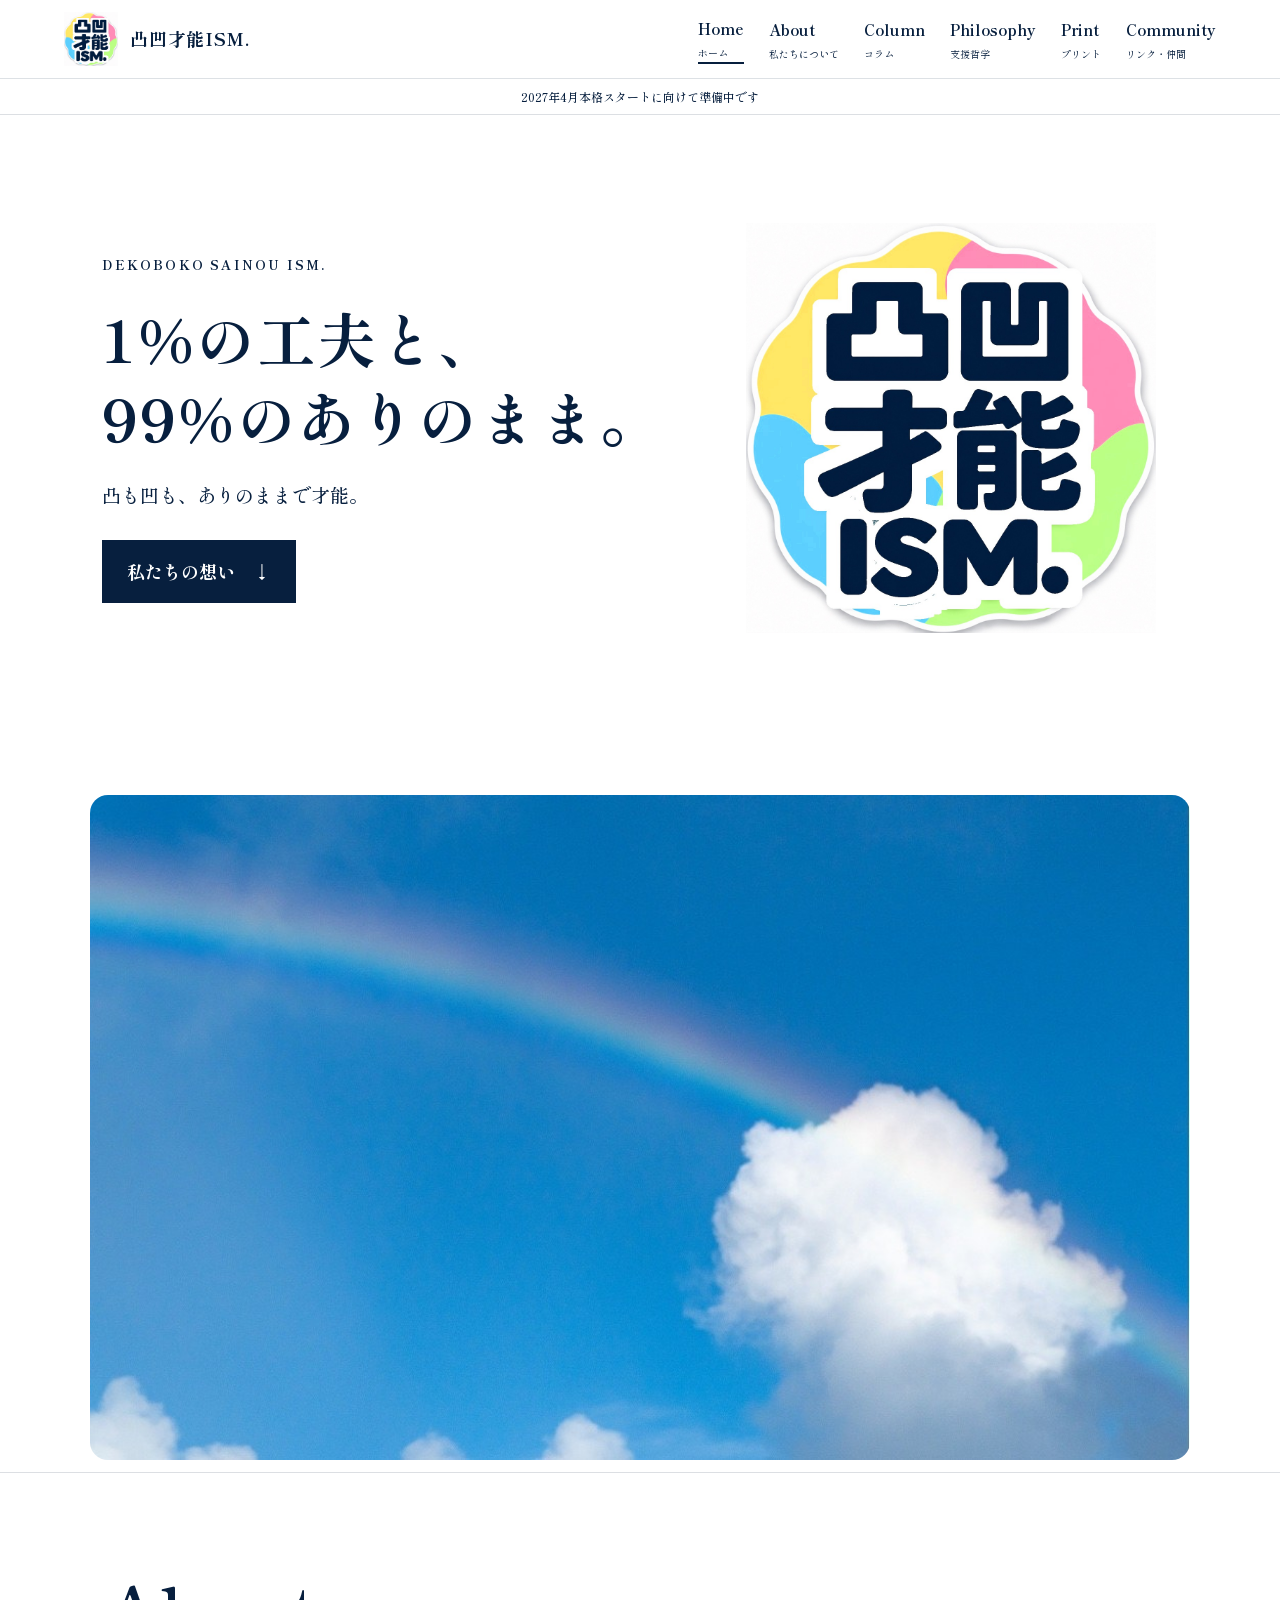
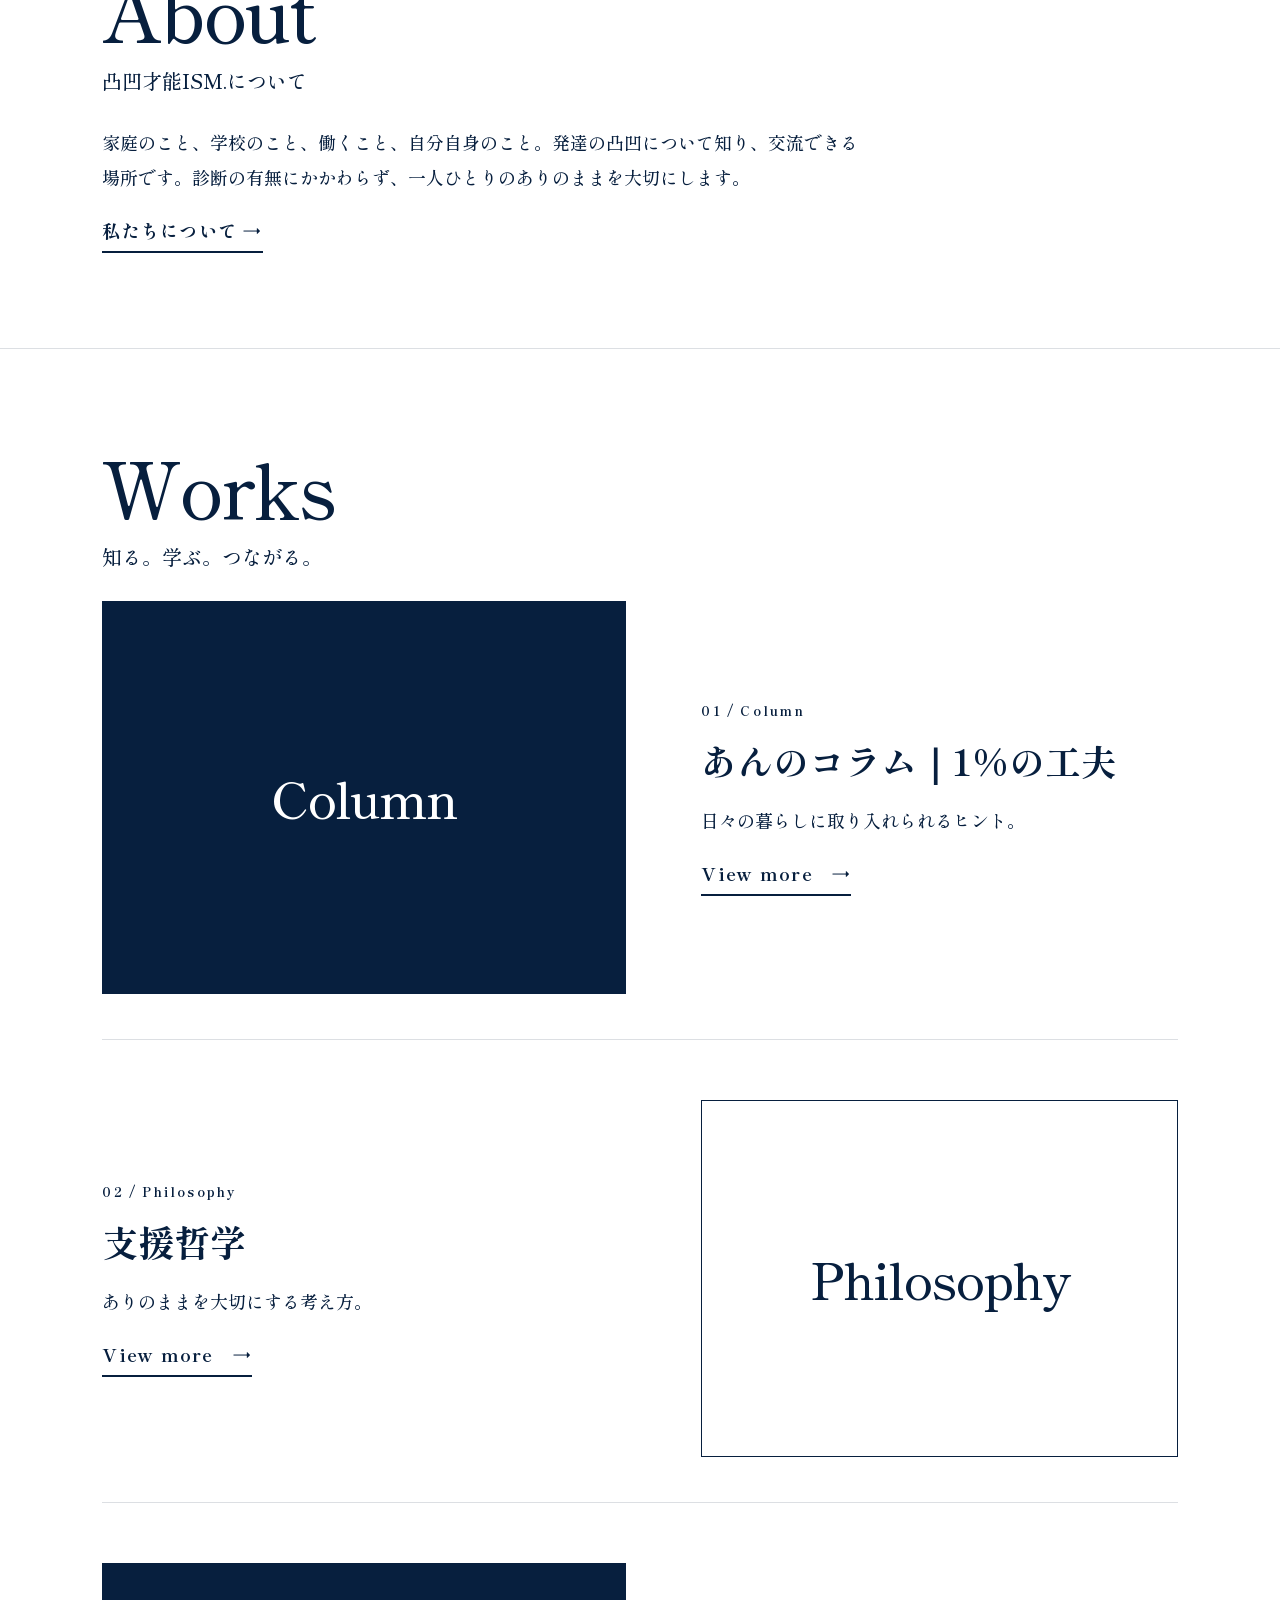
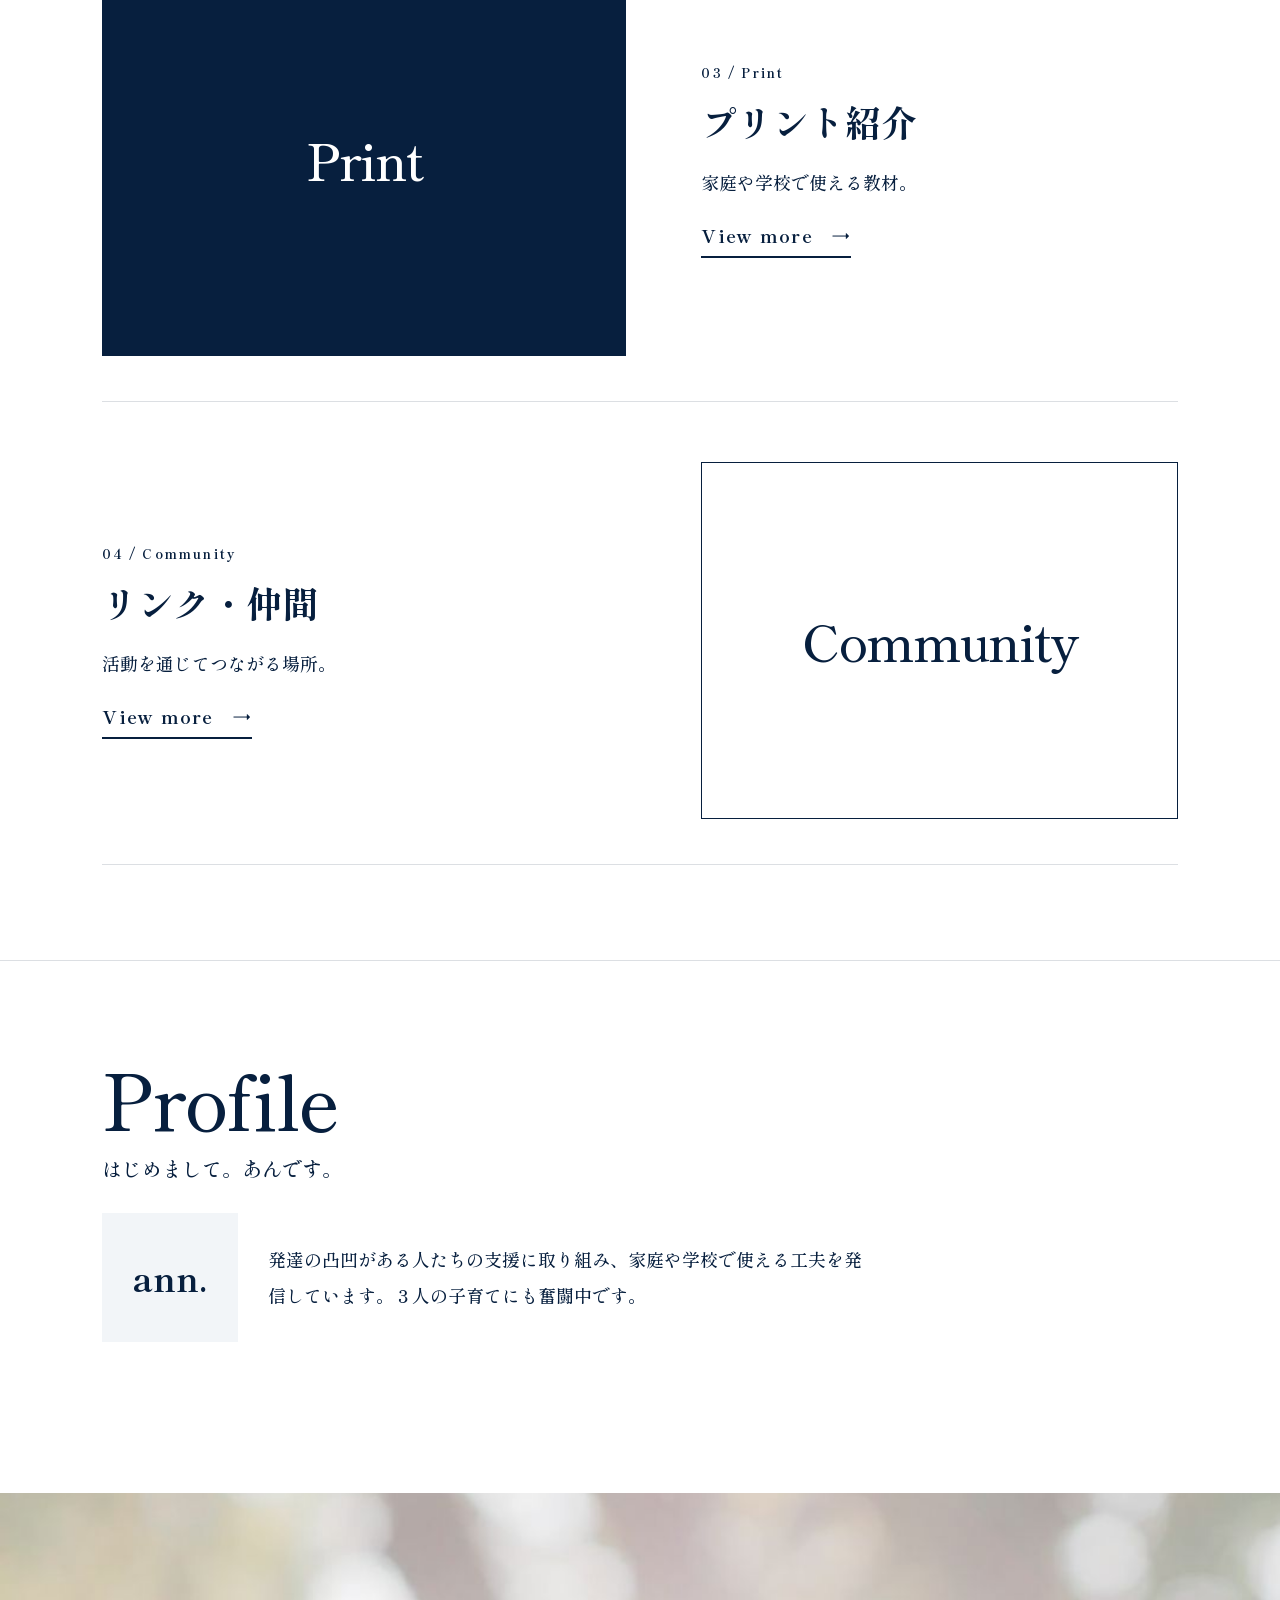
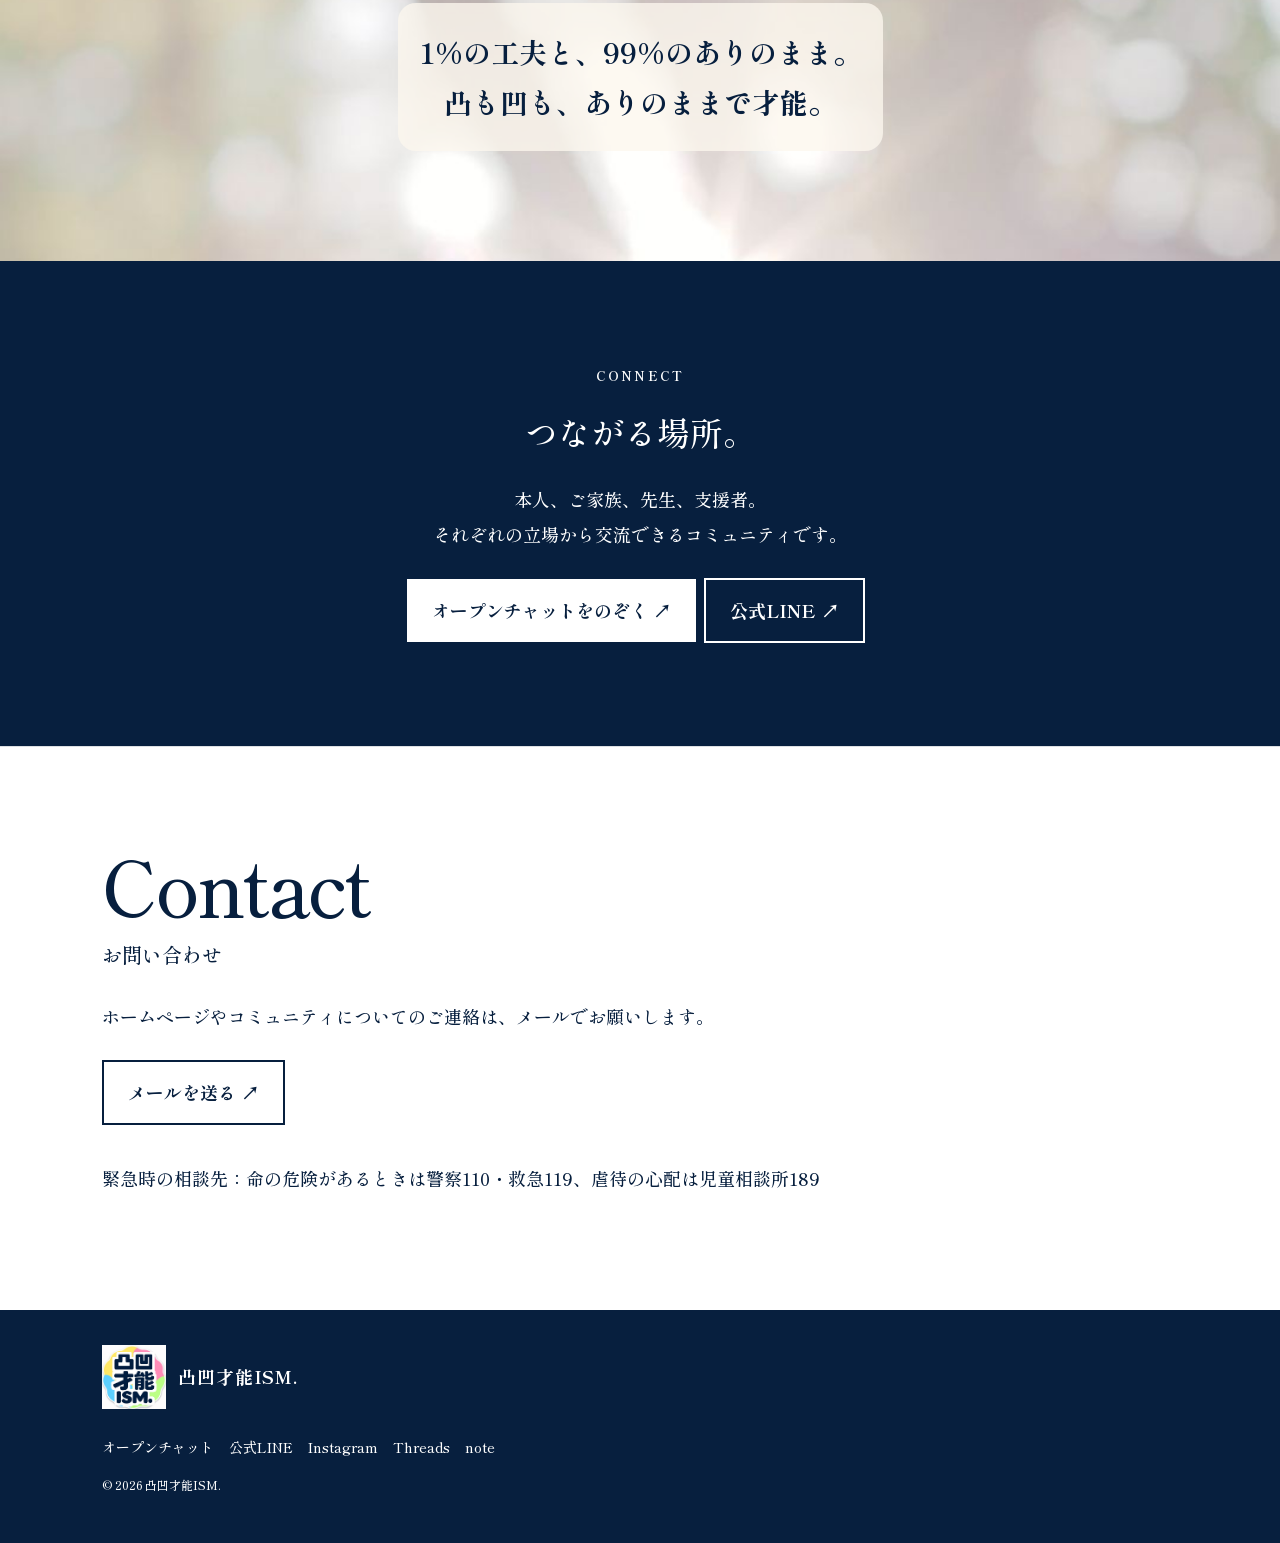
==== commit bb7d15f1: "Add files via upload" ====
--- a/index.html
+++ b/index.html
@@ -1 +1 @@
-<!doctype html><html lang="ja"><head><meta charset="utf-8"><meta name="viewport" content="width=device-width,initial-scale=1"><meta name="description" content="発達の凸凹を大切にする、凸凹才能ISM.のコンテンツサイト。"><title>ホーム | 凸凹才能ISM.</title><link href="https://fonts.googleapis.com/css2?family=Shippori+Mincho+B1:wght@500;700;800&display=swap" rel="stylesheet"><link rel="stylesheet" href="style.css"><meta name="google-site-verification" content="3oA5_shZfHuUCXC57AJmyHs2kggEry8QFGHUTeWujeU"></head><body><a class="skip" href="#main">本文へ</a><header><a class="logo" href="index.html"><img src="logo.jpeg" alt="凸凹才能ISM."> <span class="brand-name">凸凹才能ISM.</span></a><button id="menu" aria-expanded="false" aria-controls="nav">MENU <span>☰</span></button><nav id="nav"><a href="index.html" aria-current="page">Home<small>ホーム</small></a><a href="about.html">About<small>私たちについて</small></a><a href="column.html">Column<small>コラム</small></a><a href="philosophy.html">Philosophy<small>支援哲学</small></a><a href="print.html">Print<small>プリント</small></a><a href="community.html">Community<small>リンク・仲間</small></a></nav></header><main id="main"><div class="notice">2027年4月本格スタートに向けて準備中です</div><section class="hero"><div><span class="kicker">DEKOBOKO SAINOU ISM.</span><h1><span class="nb">1%の工夫と、</span><br><span class="nb">99%のありのまま。</span></h1><p><span class="nb">凸も凹も、</span><span class="nb">ありのままで才能。</span></p><a class="button" href="#about">私たちの想い　↓</a></div><div class="hero-art"><img src="logo.jpeg" alt="凸凹才能ISM. 正式ロゴ"></div></section><img class="page-hero" src="img_hero.jpg" alt="虹のかかる青空"><div id="about"><section class="section"><div class="heading"><span>About</span><h2>凸凹才能ISM.について</h2></div><p class="lead">家庭のこと、学校のこと、働くこと、自分自身のこと。発達の凸凹について知り、交流できる場所です。診断の有無にかかわらず、一人ひとりのありのままを大切にします。</p><a class="more" href="about.html">私たちについて →</a></section></div><section class="section"><div class="heading"><span>Works</span><h2>知る。学ぶ。つながる。</h2></div><div class="tiles"><a class="tile" href="column.html"><div class="art one" aria-hidden="true"><em>Column</em></div><div><span class="kicker">01 / Column</span><h3>あんのコラム｜1%の工夫</h3><p>日々の暮らしに取り入れられるヒント。</p><span class="more">View more　→</span></div></a><a class="tile" href="philosophy.html"><div class="art two" aria-hidden="true"><em>Philosophy</em></div><div><span class="kicker">02 / Philosophy</span><h3>支援哲学</h3><p>ありのままを大切にする考え方。</p><span class="more">View more　→</span></div></a><a class="tile" href="print.html"><div class="art three" aria-hidden="true"><em>Print</em></div><div><span class="kicker">03 / Print</span><h3>プリント紹介</h3><p>家庭や学校で使える教材。</p><span class="more">View more　→</span></div></a><a class="tile" href="community.html"><div class="art four" aria-hidden="true"><em>Community</em></div><div><span class="kicker">04 / Community</span><h3>リンク・仲間</h3><p>活動を通じてつながる場所。</p><span class="more">View more　→</span></div></a></div></section><section class="section"><div class="heading"><span>Profile</span><h2>はじめまして。あんです。</h2></div><div class="profile"><div class="profile-mark" aria-hidden="true">ann.</div><p>発達の凸凹がある人たちの支援に取り組み、家庭や学校で使える工夫を発信しています。３人の子育てにも奮闘中です。</p></div></section><section class="forest-band"><p><span class="fb-line">1%の工夫と、99%のありのまま。</span><span class="fb-line"><span class="nb">凸も凹も、</span><span class="nb">ありのままで才能。</span></span></p></section><section class="join"><span>CONNECT</span><h2>つながる場所。</h2><p>本人、ご家族、先生、支援者。<br>それぞれの立場から交流できるコミュニティです。</p><a class="button" href="https://line.me/ti/g2/0GTAcTPPE-vNxg-GzEAM5alb1nPezkEW5D067Q">オープンチャットをのぞく ↗</a><a class="button outline" href="https://lin.ee/ST6P301y">公式LINE ↗</a></section></main><footer><a class="logo" href="index.html"><img src="logo.jpeg" alt="凸凹才能ISM."> <span class="brand-name">凸凹才能ISM.</span></a><div class="social"><a class="" href="https://line.me/ti/g2/0GTAcTPPE-vNxg-GzEAM5alb1nPezkEW5D067Q">オープンチャット</a><a class="" href="https://lin.ee/ST6P301y">公式LINE</a><a class="" href="https://www.instagram.com/ann_special_support/">Instagram</a><a class="" href="https://www.threads.net/@ann_special_support">Threads</a><a class="" href="https://note.com/ann_support">note</a></div><p>© 2026 凸凹才能ISM.</p></footer><script src="site.js"></script></body></html>+<!doctype html><html lang="ja"><head><meta charset="utf-8"><meta name="viewport" content="width=device-width,initial-scale=1"><meta name="description" content="発達の凸凹を大切にする、凸凹才能ISM.のコンテンツサイト。"><title>ホーム | 凸凹才能ISM.</title><link href="https://fonts.googleapis.com/css2?family=Shippori+Mincho+B1:wght@500;700;800&display=swap" rel="stylesheet"><link rel="stylesheet" href="style.css"><meta name="google-site-verification" content="3oA5_shZfHuUCXC57AJmyHs2kggEry8QFGHUTeWujeU"></head><body><a class="skip" href="#main">本文へ</a><header><a class="logo" href="index.html"><img src="logo.jpeg" alt="凸凹才能ISM."> <span class="brand-name">凸凹才能ISM.</span></a><button id="menu" aria-expanded="false" aria-controls="nav">MENU <span>☰</span></button><nav id="nav"><a href="index.html" aria-current="page">Home<small>ホーム</small></a><a href="about.html">About<small>私たちについて</small></a><a href="column.html">Column<small>コラム</small></a><a href="philosophy.html">Philosophy<small>支援哲学</small></a><a href="print.html">Print<small>プリント</small></a><a href="community.html">Community<small>リンク・仲間</small></a></nav></header><main id="main"><div class="notice">2027年4月本格スタートに向けて準備中です</div><section class="hero"><div><span class="kicker">DEKOBOKO SAINOU ISM.</span><h1><span class="nb">1%の工夫と、</span><br><span class="nb">99%のありのまま。</span></h1><p><span class="nb">凸も凹も、</span><span class="nb">ありのままで才能。</span></p><a class="button" href="#about">私たちの想い　↓</a></div><div class="hero-art"><img src="logo.jpeg" alt="凸凹才能ISM. 正式ロゴ"></div></section><img class="page-hero" src="img_hero.jpg" alt="虹のかかる青空"><div id="about"><section class="section"><div class="heading"><span>About</span><h2>凸凹才能ISM.について</h2></div><p class="lead">家庭のこと、学校のこと、働くこと、自分自身のこと。発達の凸凹について知り、交流できる場所です。診断の有無にかかわらず、一人ひとりのありのままを大切にします。</p><a class="more" href="about.html">私たちについて →</a></section></div><section class="section"><div class="heading"><span>Works</span><h2>知る。学ぶ。つながる。</h2></div><div class="tiles"><a class="tile" href="column.html"><div class="art one" aria-hidden="true"><em>Column</em></div><div><span class="kicker">01 / Column</span><h3>あんのコラム｜1%の工夫</h3><p>日々の暮らしに取り入れられるヒント。</p><span class="more">View more　→</span></div></a><a class="tile" href="philosophy.html"><div class="art two" aria-hidden="true"><em>Philosophy</em></div><div><span class="kicker">02 / Philosophy</span><h3>支援哲学</h3><p>ありのままを大切にする考え方。</p><span class="more">View more　→</span></div></a><a class="tile" href="print.html"><div class="art three" aria-hidden="true"><em>Print</em></div><div><span class="kicker">03 / Print</span><h3>プリント紹介</h3><p>家庭や学校で使える教材。</p><span class="more">View more　→</span></div></a><a class="tile" href="community.html"><div class="art four" aria-hidden="true"><em>Community</em></div><div><span class="kicker">04 / Community</span><h3>リンク・仲間</h3><p>活動を通じてつながる場所。</p><span class="more">View more　→</span></div></a></div></section><section class="section"><div class="heading"><span>Profile</span><h2>はじめまして。あんです。</h2></div><div class="profile"><div class="profile-mark" aria-hidden="true">ann.</div><p>発達の凸凹がある人たちの支援に取り組み、家庭や学校で使える工夫を発信しています。３人の子育てにも奮闘中です。</p></div></section><section class="forest-band"><p><span class="fb-line">1%の工夫と、99%のありのまま。</span><span class="fb-line"><span class="nb">凸も凹も、</span><span class="nb">ありのままで才能。</span></span></p></section><section class="join"><span>CONNECT</span><h2>つながる場所。</h2><p>本人、ご家族、先生、支援者。<br>それぞれの立場から交流できるコミュニティです。</p><a class="button" href="https://line.me/ti/g2/0GTAcTPPE-vNxg-GzEAM5alb1nPezkEW5D067Q">オープンチャットをのぞく ↗</a><a class="button outline" href="https://lin.ee/ST6P301y">公式LINE ↗</a></section><section class="section"><div class="heading"><span>Contact</span><h2>お問い合わせ</h2></div><p class="lead">ホームページやコミュニティについてのご連絡は、メールでお願いします。</p><a class="button outline" href="mailto:dekoboko.ism@gmail.com">メールを送る ↗</a><p style="margin-top:28px">緊急時の相談先：命の危険があるときは警察110・救急119、虐待の心配は児童相談所189</p></section></main><footer><a class="logo" href="index.html"><img src="logo.jpeg" alt="凸凹才能ISM."> <span class="brand-name">凸凹才能ISM.</span></a><div class="social"><a class="" href="https://line.me/ti/g2/0GTAcTPPE-vNxg-GzEAM5alb1nPezkEW5D067Q">オープンチャット</a><a class="" href="https://lin.ee/ST6P301y">公式LINE</a><a class="" href="https://www.instagram.com/ann_special_support/">Instagram</a><a class="" href="https://www.threads.net/@ann_special_support">Threads</a><a class="" href="https://note.com/ann_support">note</a></div><p>© 2026 凸凹才能ISM.</p></footer><script src="site.js"></script></body></html>
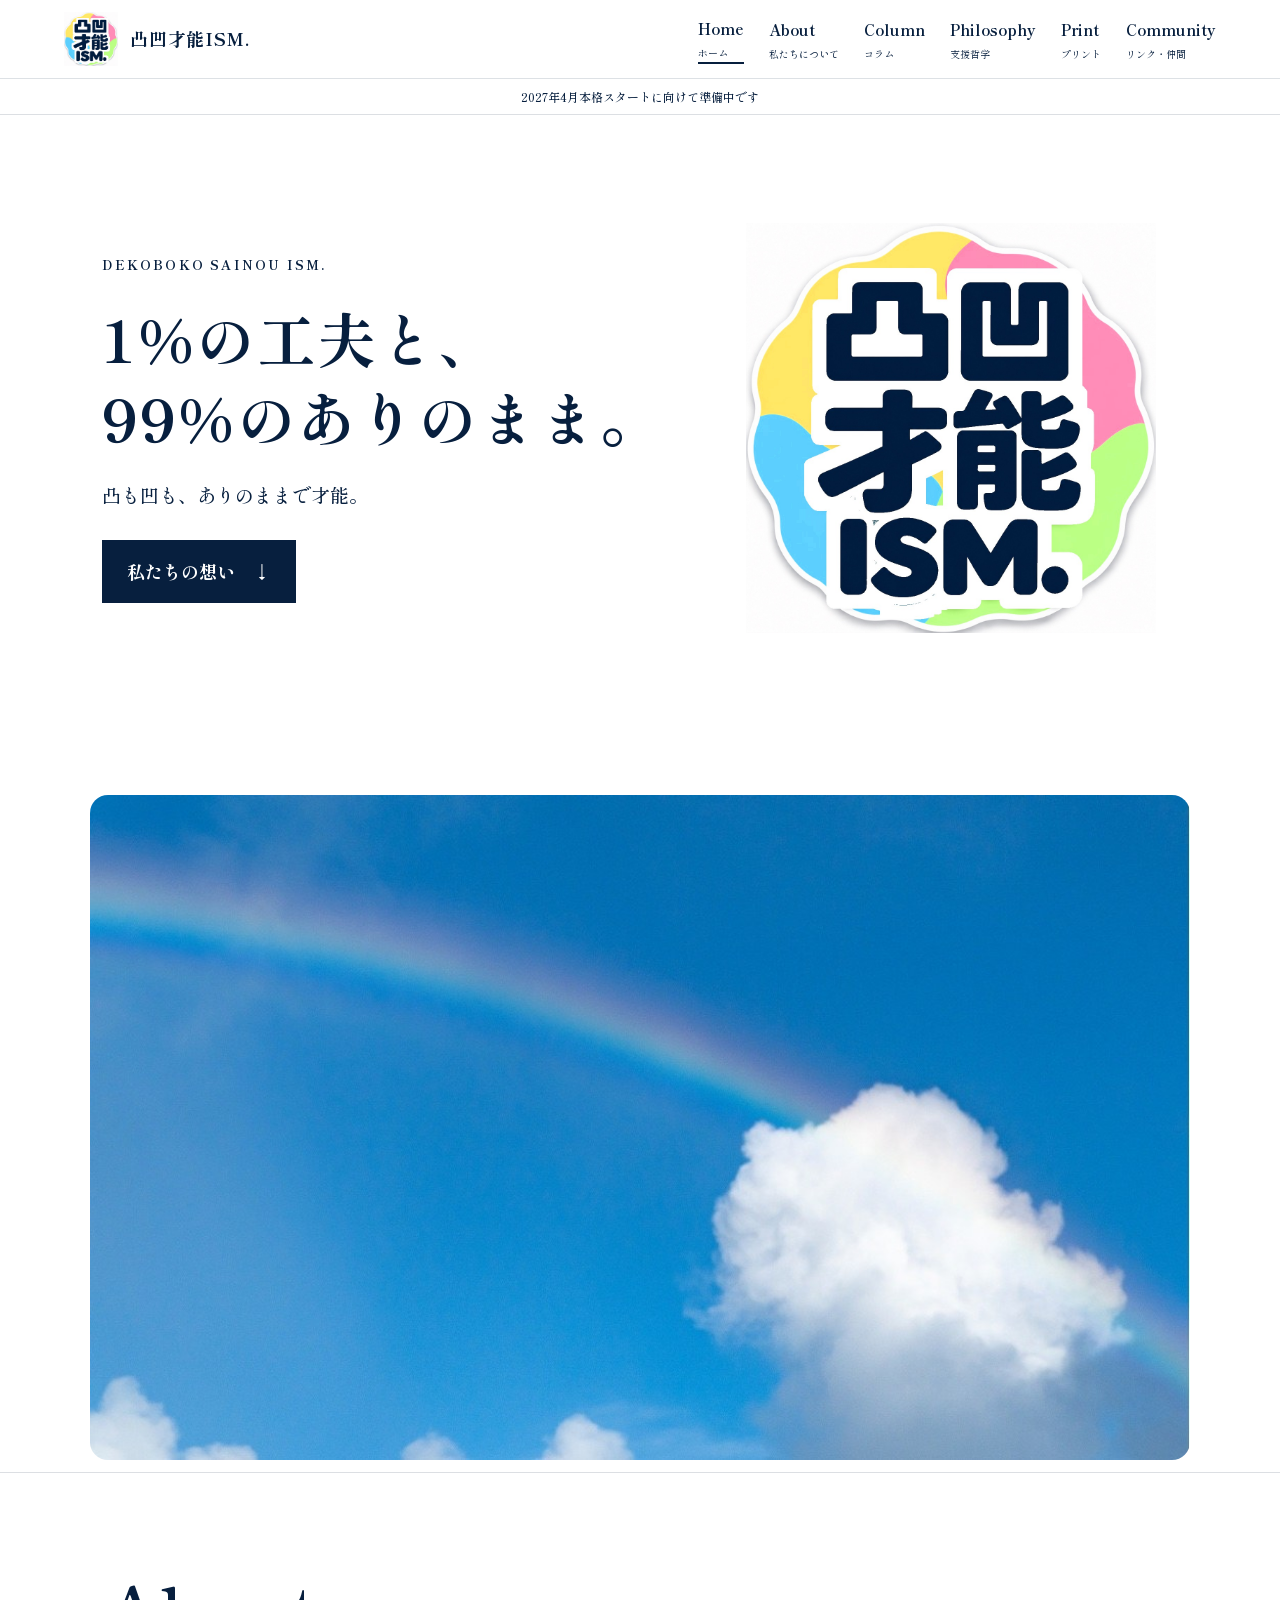
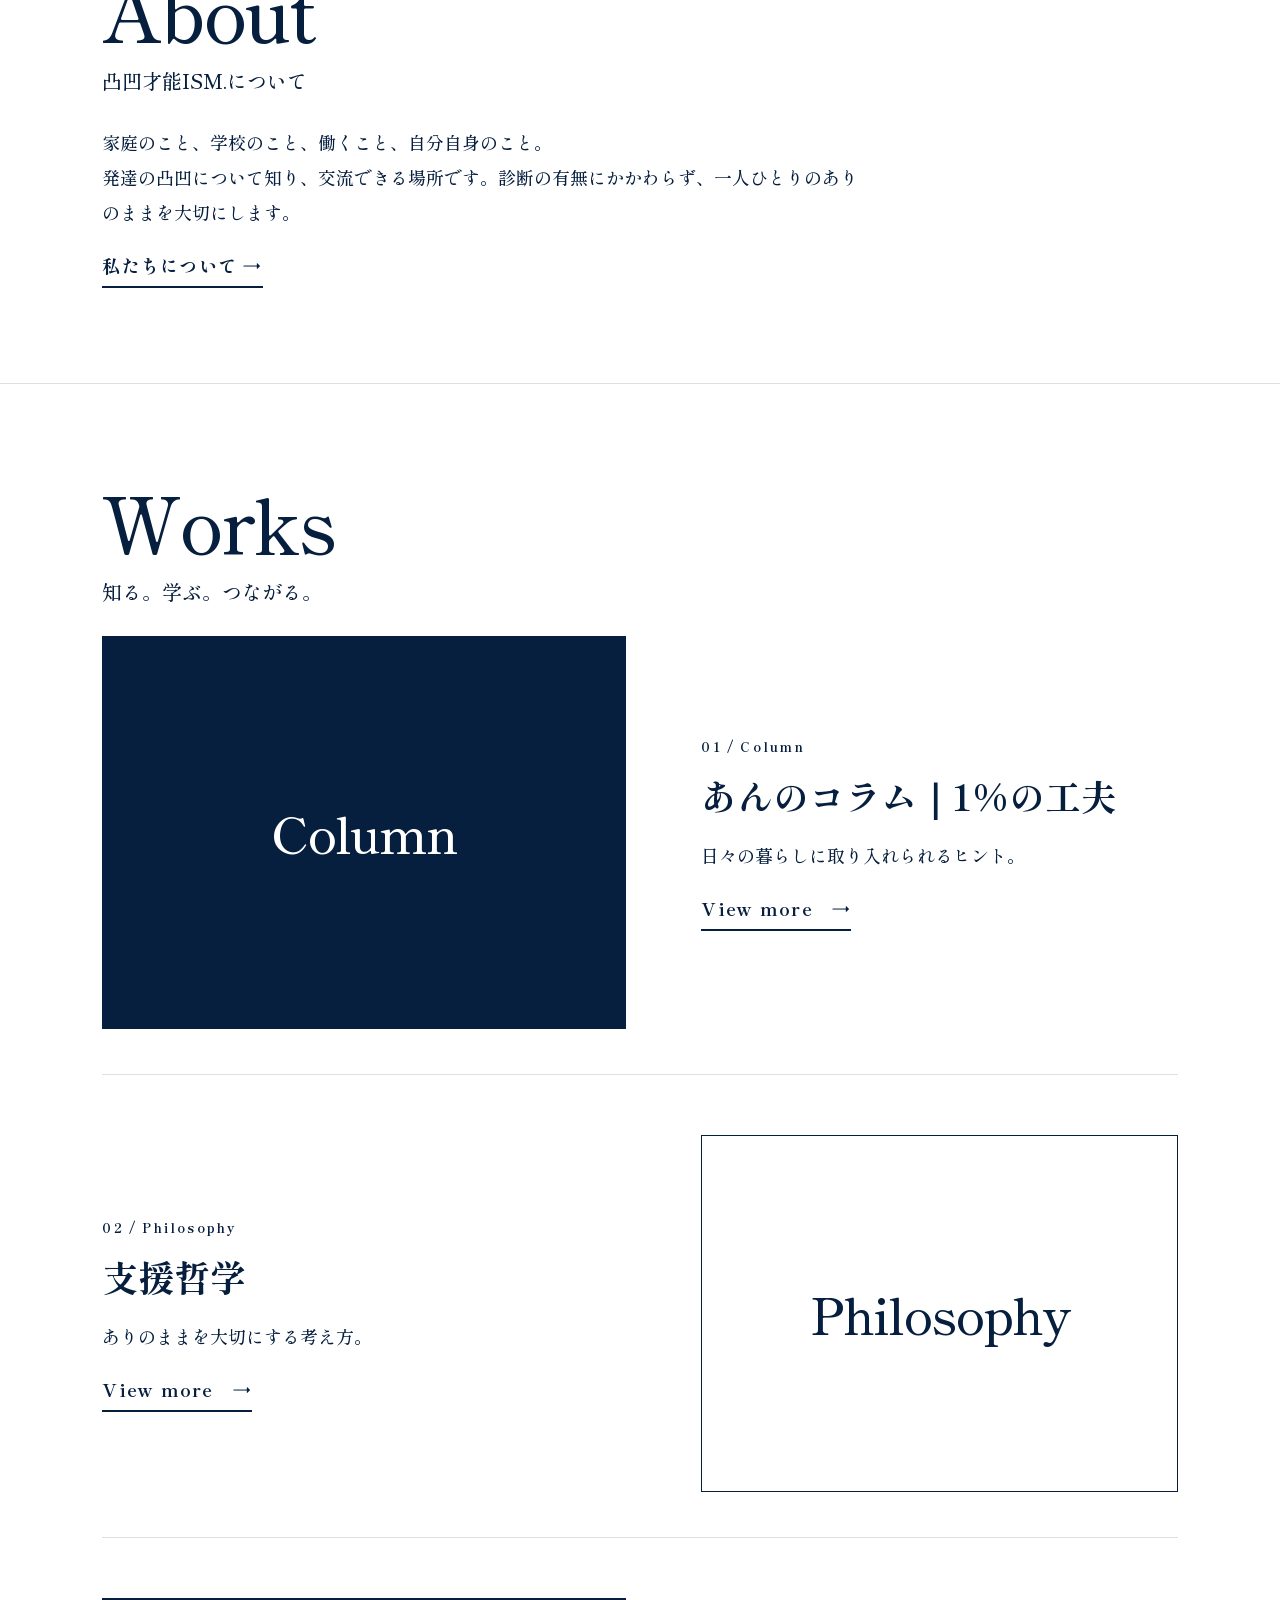
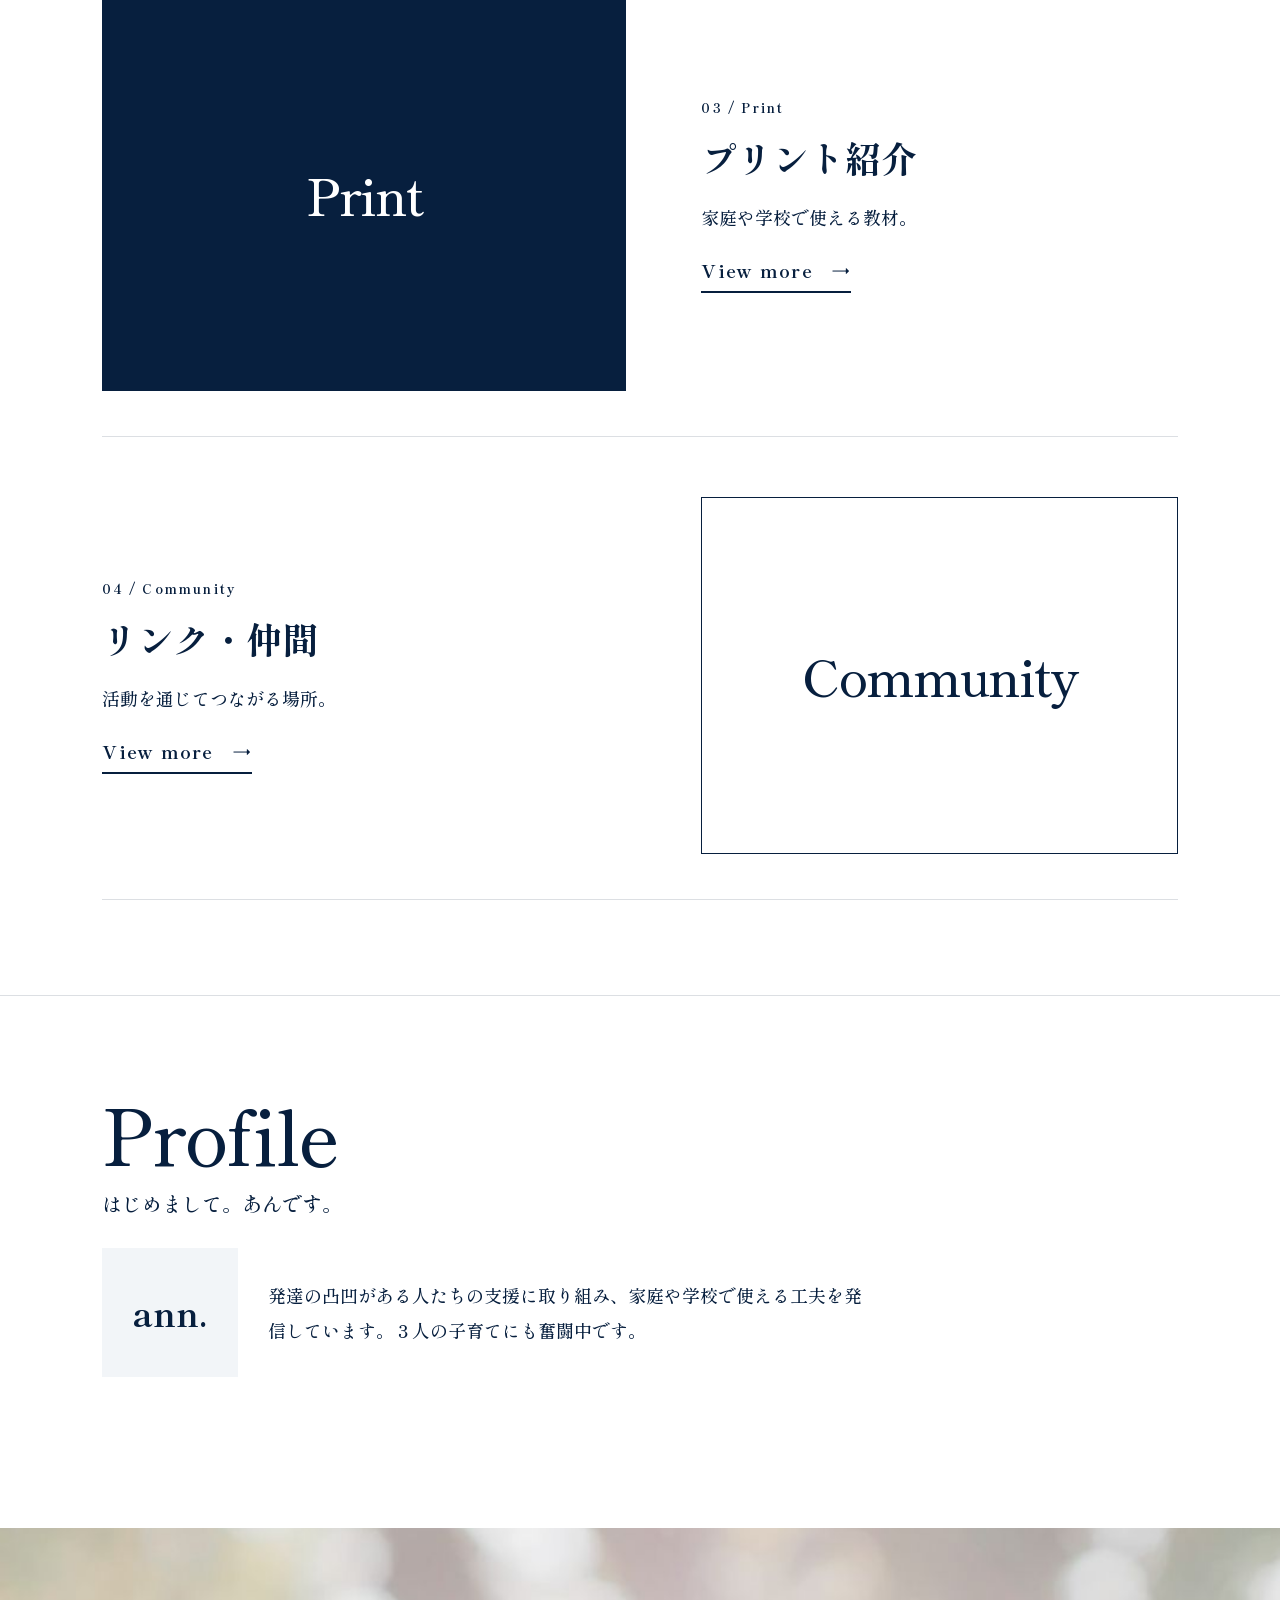
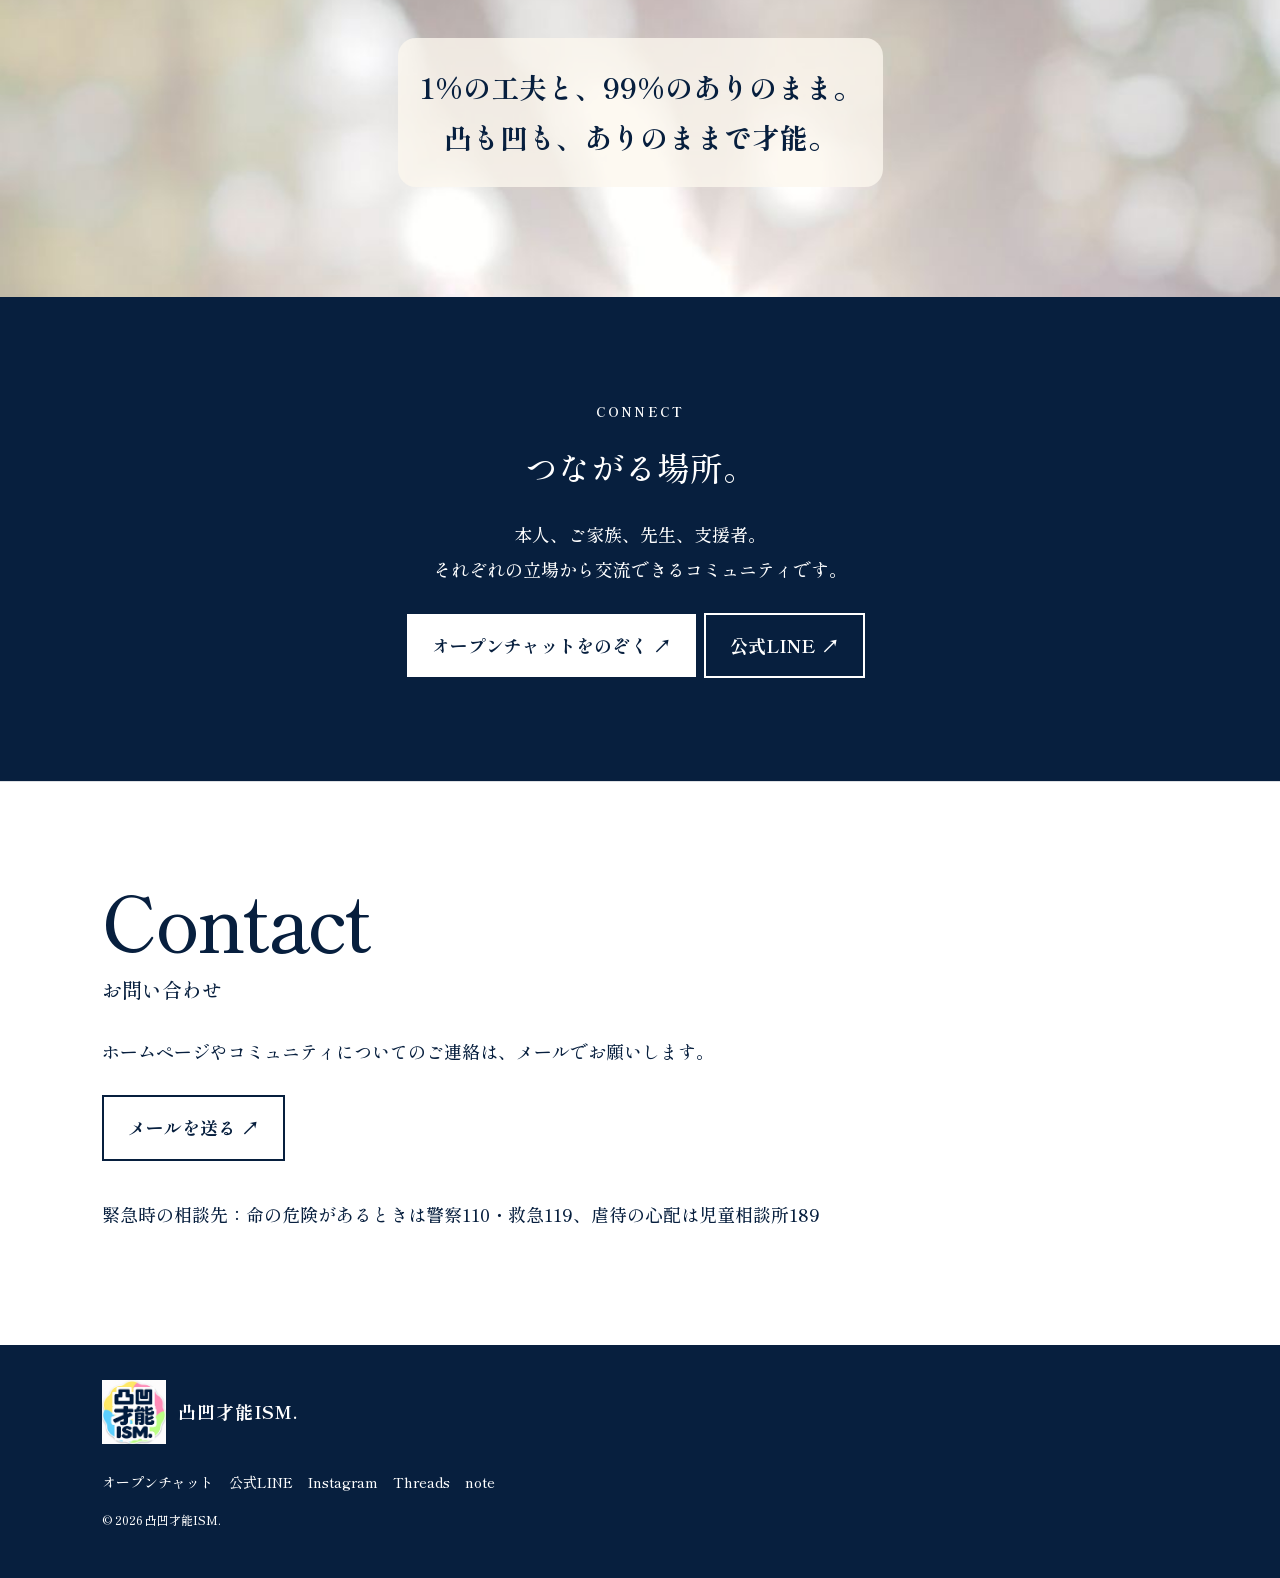
==== commit 60f58c07: "Add files via upload" ====
--- a/index.html
+++ b/index.html
@@ -1 +1 @@
-<!doctype html><html lang="ja"><head><meta charset="utf-8"><meta name="viewport" content="width=device-width,initial-scale=1"><meta name="description" content="発達の凸凹を大切にする、凸凹才能ISM.のコンテンツサイト。"><title>ホーム | 凸凹才能ISM.</title><link href="https://fonts.googleapis.com/css2?family=Shippori+Mincho+B1:wght@500;700;800&display=swap" rel="stylesheet"><link rel="stylesheet" href="style.css"><meta name="google-site-verification" content="3oA5_shZfHuUCXC57AJmyHs2kggEry8QFGHUTeWujeU"></head><body><a class="skip" href="#main">本文へ</a><header><a class="logo" href="index.html"><img src="logo.jpeg" alt="凸凹才能ISM."> <span class="brand-name">凸凹才能ISM.</span></a><button id="menu" aria-expanded="false" aria-controls="nav">MENU <span>☰</span></button><nav id="nav"><a href="index.html" aria-current="page">Home<small>ホーム</small></a><a href="about.html">About<small>私たちについて</small></a><a href="column.html">Column<small>コラム</small></a><a href="philosophy.html">Philosophy<small>支援哲学</small></a><a href="print.html">Print<small>プリント</small></a><a href="community.html">Community<small>リンク・仲間</small></a></nav></header><main id="main"><div class="notice">2027年4月本格スタートに向けて準備中です</div><section class="hero"><div><span class="kicker">DEKOBOKO SAINOU ISM.</span><h1><span class="nb">1%の工夫と、</span><br><span class="nb">99%のありのまま。</span></h1><p><span class="nb">凸も凹も、</span><span class="nb">ありのままで才能。</span></p><a class="button" href="#about">私たちの想い　↓</a></div><div class="hero-art"><img src="logo.jpeg" alt="凸凹才能ISM. 正式ロゴ"></div></section><img class="page-hero" src="img_hero.jpg" alt="虹のかかる青空"><div id="about"><section class="section"><div class="heading"><span>About</span><h2>凸凹才能ISM.について</h2></div><p class="lead">家庭のこと、学校のこと、働くこと、自分自身のこと。発達の凸凹について知り、交流できる場所です。診断の有無にかかわらず、一人ひとりのありのままを大切にします。</p><a class="more" href="about.html">私たちについて →</a></section></div><section class="section"><div class="heading"><span>Works</span><h2>知る。学ぶ。つながる。</h2></div><div class="tiles"><a class="tile" href="column.html"><div class="art one" aria-hidden="true"><em>Column</em></div><div><span class="kicker">01 / Column</span><h3>あんのコラム｜1%の工夫</h3><p>日々の暮らしに取り入れられるヒント。</p><span class="more">View more　→</span></div></a><a class="tile" href="philosophy.html"><div class="art two" aria-hidden="true"><em>Philosophy</em></div><div><span class="kicker">02 / Philosophy</span><h3>支援哲学</h3><p>ありのままを大切にする考え方。</p><span class="more">View more　→</span></div></a><a class="tile" href="print.html"><div class="art three" aria-hidden="true"><em>Print</em></div><div><span class="kicker">03 / Print</span><h3>プリント紹介</h3><p>家庭や学校で使える教材。</p><span class="more">View more　→</span></div></a><a class="tile" href="community.html"><div class="art four" aria-hidden="true"><em>Community</em></div><div><span class="kicker">04 / Community</span><h3>リンク・仲間</h3><p>活動を通じてつながる場所。</p><span class="more">View more　→</span></div></a></div></section><section class="section"><div class="heading"><span>Profile</span><h2>はじめまして。あんです。</h2></div><div class="profile"><div class="profile-mark" aria-hidden="true">ann.</div><p>発達の凸凹がある人たちの支援に取り組み、家庭や学校で使える工夫を発信しています。３人の子育てにも奮闘中です。</p></div></section><section class="forest-band"><p><span class="fb-line">1%の工夫と、99%のありのまま。</span><span class="fb-line"><span class="nb">凸も凹も、</span><span class="nb">ありのままで才能。</span></span></p></section><section class="join"><span>CONNECT</span><h2>つながる場所。</h2><p>本人、ご家族、先生、支援者。<br>それぞれの立場から交流できるコミュニティです。</p><a class="button" href="https://line.me/ti/g2/0GTAcTPPE-vNxg-GzEAM5alb1nPezkEW5D067Q">オープンチャットをのぞく ↗</a><a class="button outline" href="https://lin.ee/ST6P301y">公式LINE ↗</a></section><section class="section"><div class="heading"><span>Contact</span><h2>お問い合わせ</h2></div><p class="lead">ホームページやコミュニティについてのご連絡は、メールでお願いします。</p><a class="button outline" href="mailto:dekoboko.ism@gmail.com">メールを送る ↗</a><p style="margin-top:28px">緊急時の相談先：命の危険があるときは警察110・救急119、虐待の心配は児童相談所189</p></section></main><footer><a class="logo" href="index.html"><img src="logo.jpeg" alt="凸凹才能ISM."> <span class="brand-name">凸凹才能ISM.</span></a><div class="social"><a class="" href="https://line.me/ti/g2/0GTAcTPPE-vNxg-GzEAM5alb1nPezkEW5D067Q">オープンチャット</a><a class="" href="https://lin.ee/ST6P301y">公式LINE</a><a class="" href="https://www.instagram.com/ann_special_support/">Instagram</a><a class="" href="https://www.threads.net/@ann_special_support">Threads</a><a class="" href="https://note.com/ann_support">note</a></div><p>© 2026 凸凹才能ISM.</p></footer><script src="site.js"></script></body></html>+<!doctype html><html lang="ja"><head><meta charset="utf-8"><meta name="viewport" content="width=device-width,initial-scale=1"><meta name="description" content="発達の凸凹を大切にする、凸凹才能ISM.のコンテンツサイト。"><title>ホーム | 凸凹才能ISM.</title><link href="https://fonts.googleapis.com/css2?family=Shippori+Mincho+B1:wght@500;700;800&display=swap" rel="stylesheet"><link rel="stylesheet" href="style.css"><meta name="google-site-verification" content="3oA5_shZfHuUCXC57AJmyHs2kggEry8QFGHUTeWujeU"></head><body><a class="skip" href="#main">本文へ</a><header><a class="logo" href="index.html"><img src="logo.jpeg" alt="凸凹才能ISM."> <span class="brand-name">凸凹才能ISM.</span></a><button id="menu" aria-expanded="false" aria-controls="nav">MENU <span>☰</span></button><nav id="nav"><a href="index.html" aria-current="page">Home<small>ホーム</small></a><a href="about.html">About<small>私たちについて</small></a><a href="column.html">Column<small>コラム</small></a><a href="philosophy.html">Philosophy<small>支援哲学</small></a><a href="print.html">Print<small>プリント</small></a><a href="community.html">Community<small>リンク・仲間</small></a></nav></header><main id="main"><div class="notice">2027年4月本格スタートに向けて準備中です</div><section class="hero"><div><span class="kicker">DEKOBOKO SAINOU ISM.</span><h1><span class="nb">1%の工夫と、</span><br><span class="nb">99%のありのまま。</span></h1><p><span class="nb">凸も凹も、</span><span class="nb">ありのままで才能。</span></p><a class="button" href="#about">私たちの想い　↓</a></div><div class="hero-art"><img src="logo.jpeg" alt="凸凹才能ISM. 正式ロゴ"></div></section><img class="page-hero" src="img_hero.jpg" alt="虹のかかる青空"><div id="about"><section class="section"><div class="heading"><span>About</span><h2>凸凹才能ISM.について</h2></div><p class="lead">家庭のこと、学校のこと、働くこと、自分自身のこと。<br>発達の凸凹について知り、交流できる場所です。診断の有無にかかわらず、一人ひとりのありのままを大切にします。</p><a class="more" href="about.html">私たちについて →</a></section></div><section class="section"><div class="heading"><span>Works</span><h2>知る。学ぶ。つながる。</h2></div><div class="tiles"><a class="tile" href="column.html"><div class="art one" aria-hidden="true"><em>Column</em></div><div><span class="kicker">01 / Column</span><h3>あんのコラム｜1%の工夫</h3><p>日々の暮らしに取り入れられるヒント。</p><span class="more">View more　→</span></div></a><a class="tile" href="philosophy.html"><div class="art two" aria-hidden="true"><em>Philosophy</em></div><div><span class="kicker">02 / Philosophy</span><h3>支援哲学</h3><p>ありのままを大切にする考え方。</p><span class="more">View more　→</span></div></a><a class="tile" href="print.html"><div class="art three" aria-hidden="true"><em>Print</em></div><div><span class="kicker">03 / Print</span><h3>プリント紹介</h3><p>家庭や学校で使える教材。</p><span class="more">View more　→</span></div></a><a class="tile" href="community.html"><div class="art four" aria-hidden="true"><em>Community</em></div><div><span class="kicker">04 / Community</span><h3>リンク・仲間</h3><p>活動を通じてつながる場所。</p><span class="more">View more　→</span></div></a></div></section><section class="section"><div class="heading"><span>Profile</span><h2>はじめまして。あんです。</h2></div><div class="profile"><div class="profile-mark" aria-hidden="true">ann.</div><p>発達の凸凹がある人たちの支援に取り組み、家庭や学校で使える工夫を発信しています。３人の子育てにも奮闘中です。</p></div></section><section class="forest-band"><p><span class="fb-line">1%の工夫と、99%のありのまま。</span><span class="fb-line"><span class="nb">凸も凹も、</span><span class="nb">ありのままで才能。</span></span></p></section><section class="join"><span>CONNECT</span><h2>つながる場所。</h2><p>本人、ご家族、先生、支援者。<br>それぞれの立場から交流できるコミュニティです。</p><a class="button" href="https://line.me/ti/g2/0GTAcTPPE-vNxg-GzEAM5alb1nPezkEW5D067Q">オープンチャットをのぞく ↗</a><a class="button outline" href="https://lin.ee/ST6P301y">公式LINE ↗</a></section><section class="section"><div class="heading"><span>Contact</span><h2>お問い合わせ</h2></div><p class="lead">ホームページやコミュニティについてのご連絡は、メールでお願いします。</p><a class="button outline" href="mailto:dekoboko.ism@gmail.com">メールを送る ↗</a><p style="margin-top:28px">緊急時の相談先：命の危険があるときは警察110・救急119、虐待の心配は児童相談所189</p></section></main><footer><a class="logo" href="index.html"><img src="logo.jpeg" alt="凸凹才能ISM."> <span class="brand-name">凸凹才能ISM.</span></a><div class="social"><a class="" href="https://line.me/ti/g2/0GTAcTPPE-vNxg-GzEAM5alb1nPezkEW5D067Q">オープンチャット</a><a class="" href="https://lin.ee/ST6P301y">公式LINE</a><a class="" href="https://www.instagram.com/ann_special_support/">Instagram</a><a class="" href="https://www.threads.net/@ann_special_support">Threads</a><a class="" href="https://note.com/ann_support">note</a></div><p>© 2026 凸凹才能ISM.</p></footer><script src="site.js"></script></body></html>
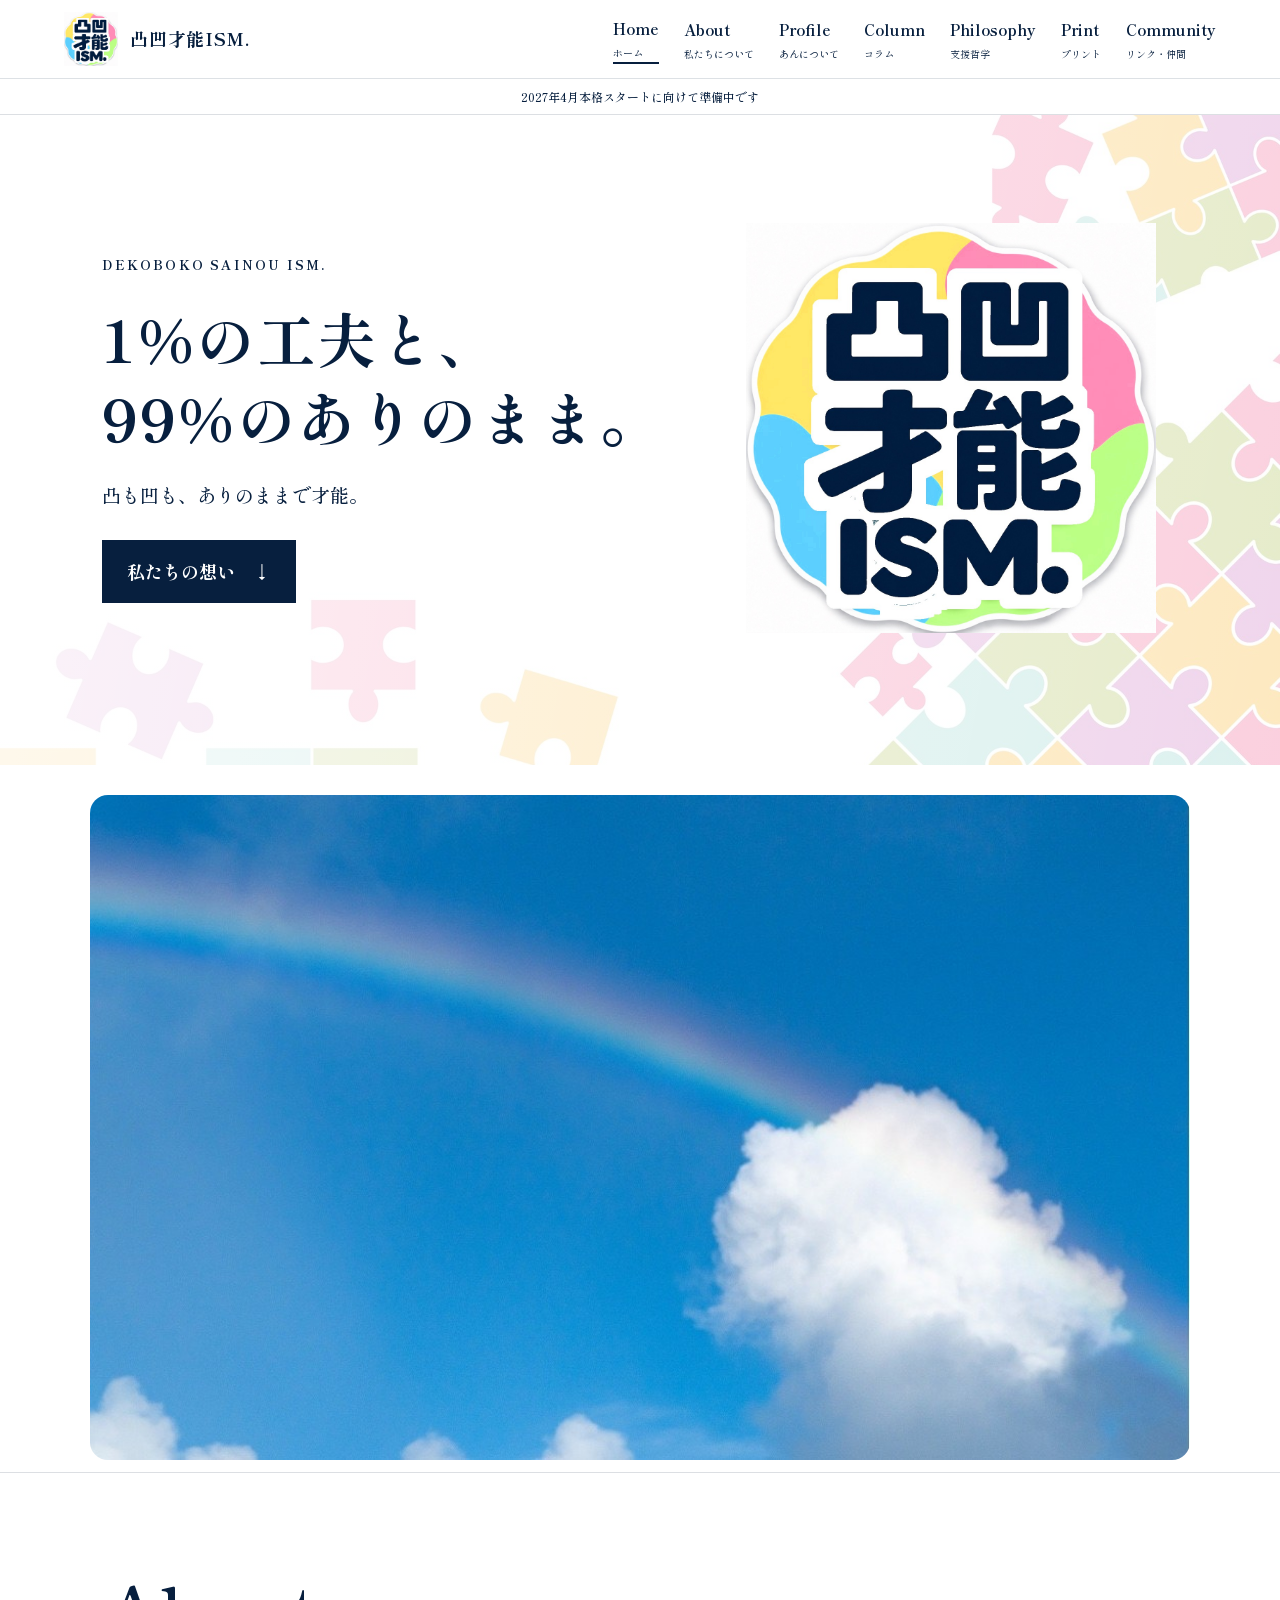
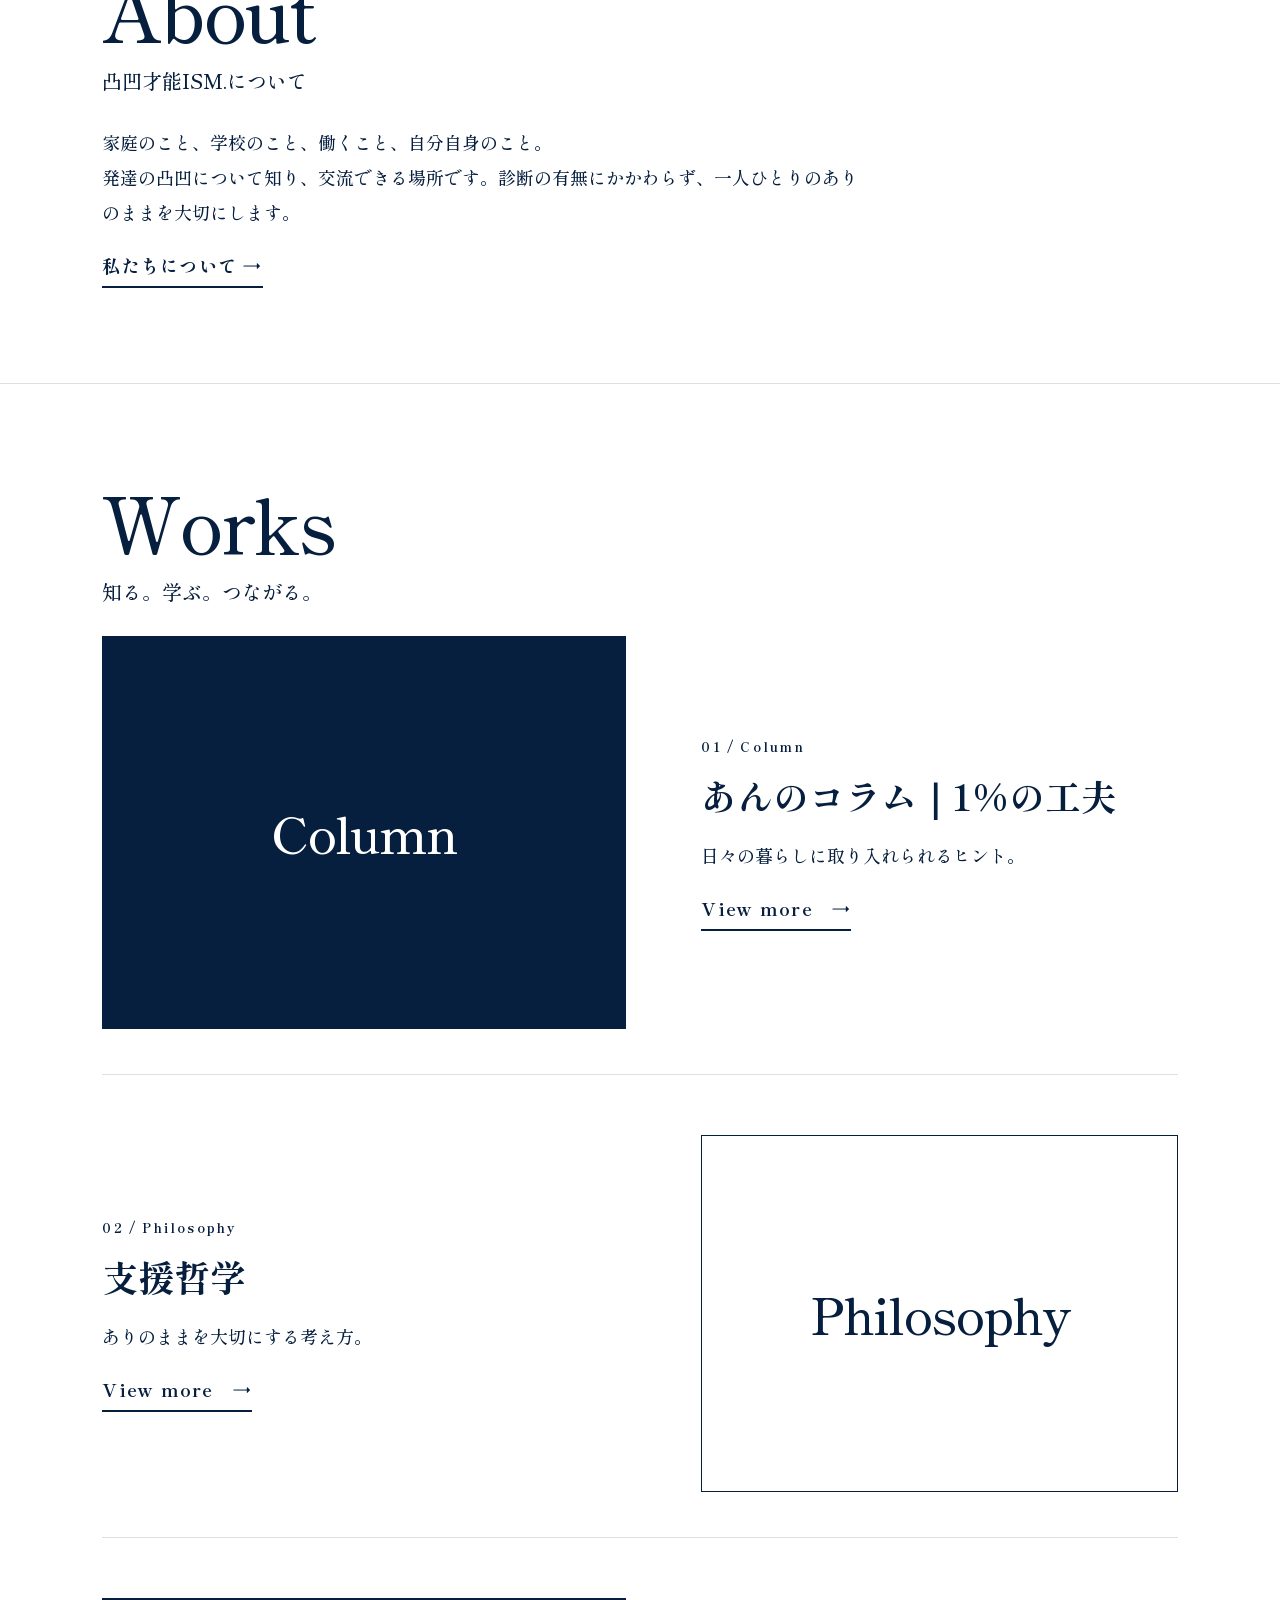
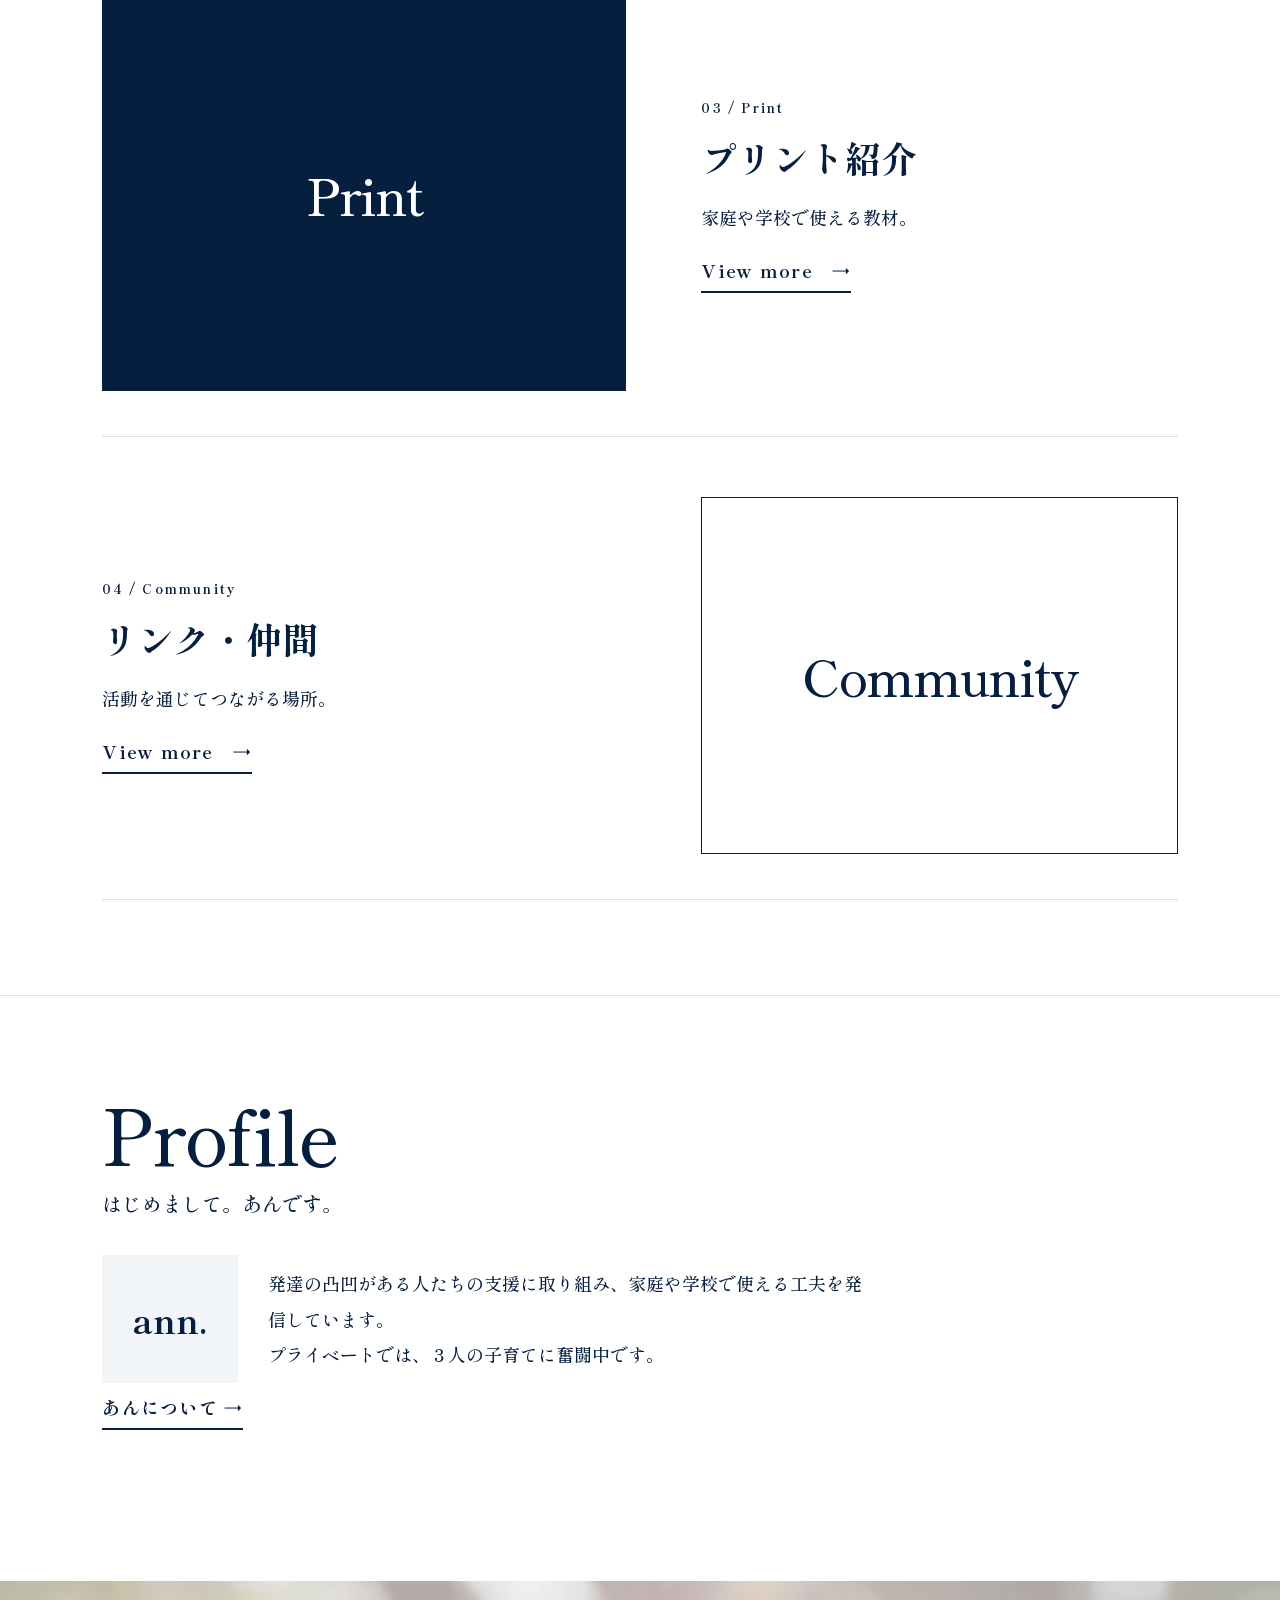
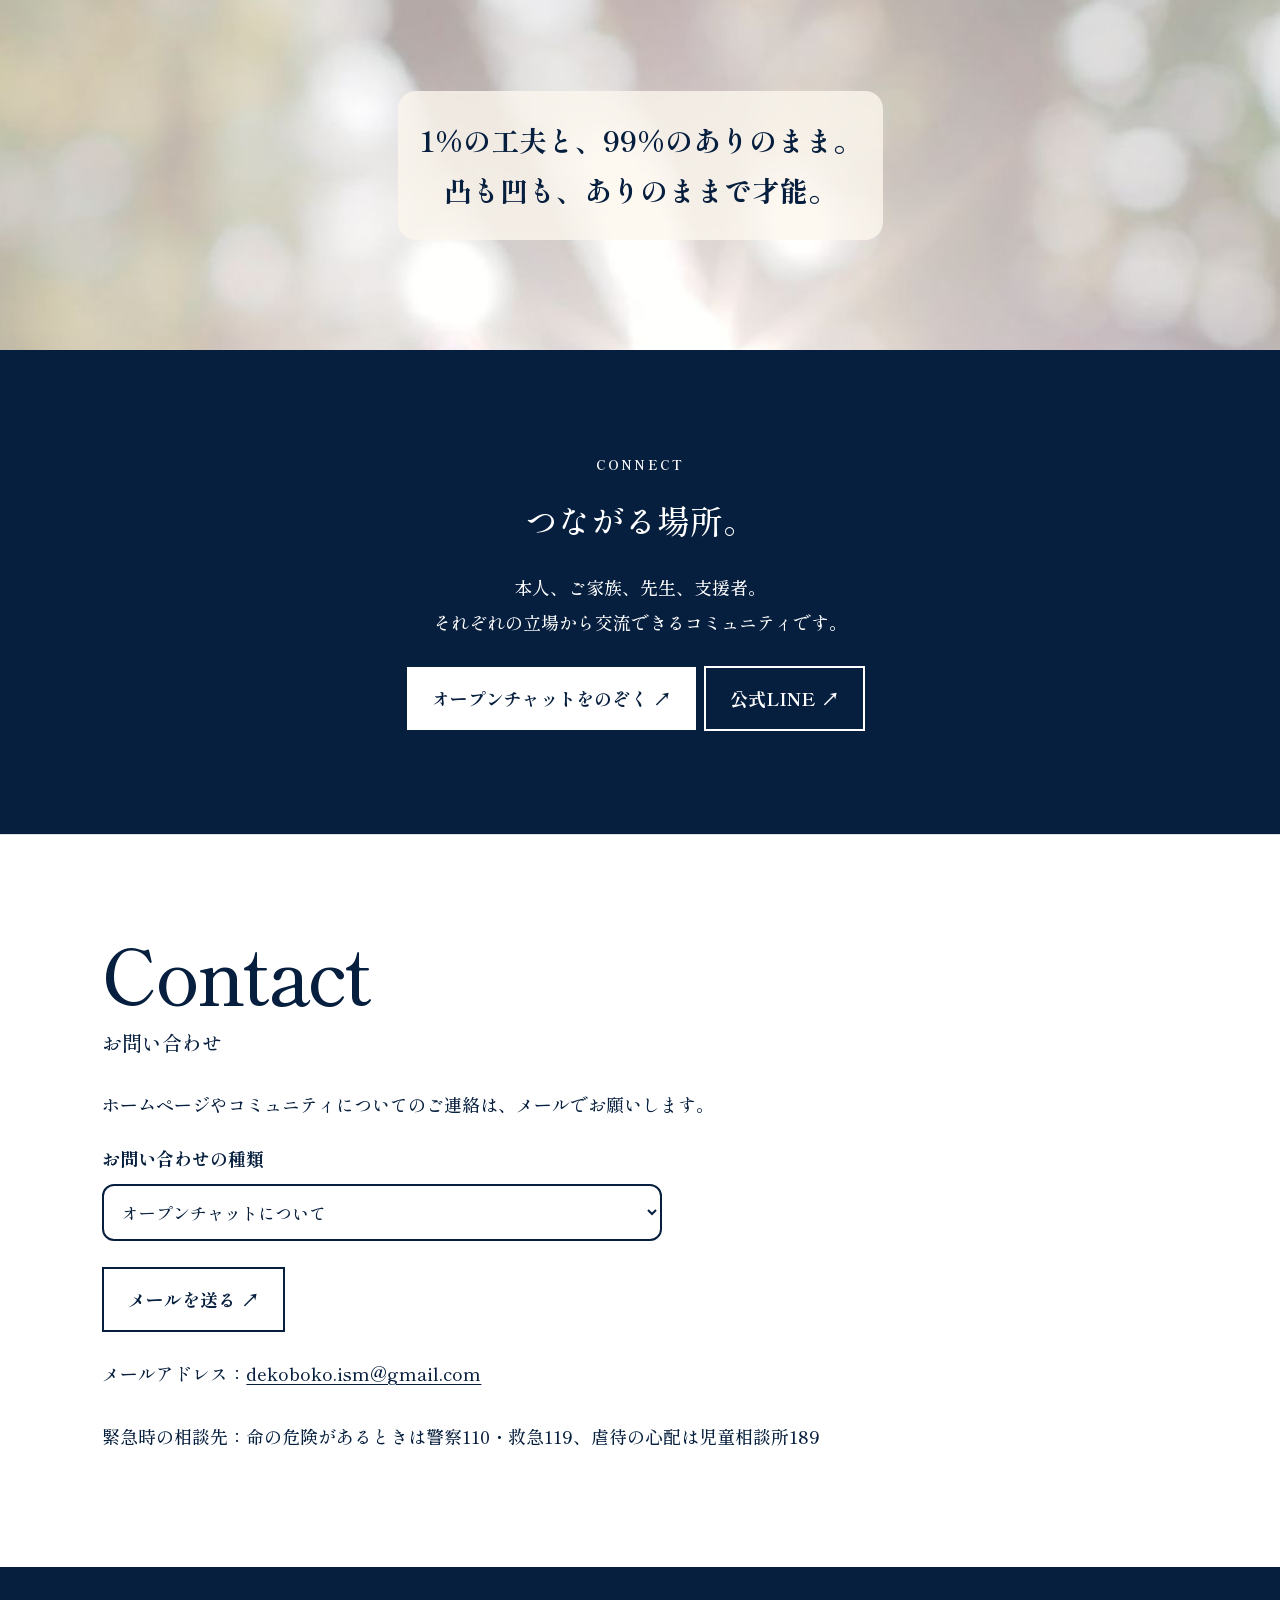
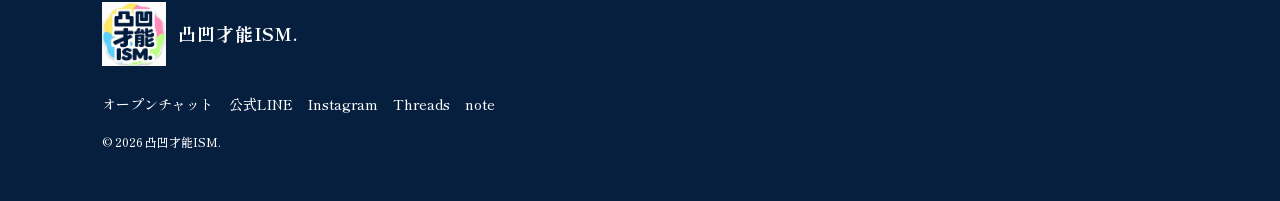
==== commit 206dc894: "2026-11-23 batch update" ====
--- a/index.html
+++ b/index.html
@@ -1 +1 @@
-<!doctype html><html lang="ja"><head><meta charset="utf-8"><meta name="viewport" content="width=device-width,initial-scale=1"><meta name="description" content="発達の凸凹を大切にする、凸凹才能ISM.のコンテンツサイト。"><title>ホーム | 凸凹才能ISM.</title><link href="https://fonts.googleapis.com/css2?family=Shippori+Mincho+B1:wght@500;700;800&display=swap" rel="stylesheet"><link rel="stylesheet" href="style.css"><meta name="google-site-verification" content="3oA5_shZfHuUCXC57AJmyHs2kggEry8QFGHUTeWujeU"></head><body><a class="skip" href="#main">本文へ</a><header><a class="logo" href="index.html"><img src="logo.jpeg" alt="凸凹才能ISM."> <span class="brand-name">凸凹才能ISM.</span></a><button id="menu" aria-expanded="false" aria-controls="nav">MENU <span>☰</span></button><nav id="nav"><a href="index.html" aria-current="page">Home<small>ホーム</small></a><a href="about.html">About<small>私たちについて</small></a><a href="column.html">Column<small>コラム</small></a><a href="philosophy.html">Philosophy<small>支援哲学</small></a><a href="print.html">Print<small>プリント</small></a><a href="community.html">Community<small>リンク・仲間</small></a></nav></header><main id="main"><div class="notice">2027年4月本格スタートに向けて準備中です</div><section class="hero"><div><span class="kicker">DEKOBOKO SAINOU ISM.</span><h1><span class="nb">1%の工夫と、</span><br><span class="nb">99%のありのまま。</span></h1><p><span class="nb">凸も凹も、</span><span class="nb">ありのままで才能。</span></p><a class="button" href="#about">私たちの想い　↓</a></div><div class="hero-art"><img src="logo.jpeg" alt="凸凹才能ISM. 正式ロゴ"></div></section><img class="page-hero" src="img_hero.jpg" alt="虹のかかる青空"><div id="about"><section class="section"><div class="heading"><span>About</span><h2>凸凹才能ISM.について</h2></div><p class="lead">家庭のこと、学校のこと、働くこと、自分自身のこと。<br>発達の凸凹について知り、交流できる場所です。診断の有無にかかわらず、一人ひとりのありのままを大切にします。</p><a class="more" href="about.html">私たちについて →</a></section></div><section class="section"><div class="heading"><span>Works</span><h2>知る。学ぶ。つながる。</h2></div><div class="tiles"><a class="tile" href="column.html"><div class="art one" aria-hidden="true"><em>Column</em></div><div><span class="kicker">01 / Column</span><h3>あんのコラム｜1%の工夫</h3><p>日々の暮らしに取り入れられるヒント。</p><span class="more">View more　→</span></div></a><a class="tile" href="philosophy.html"><div class="art two" aria-hidden="true"><em>Philosophy</em></div><div><span class="kicker">02 / Philosophy</span><h3>支援哲学</h3><p>ありのままを大切にする考え方。</p><span class="more">View more　→</span></div></a><a class="tile" href="print.html"><div class="art three" aria-hidden="true"><em>Print</em></div><div><span class="kicker">03 / Print</span><h3>プリント紹介</h3><p>家庭や学校で使える教材。</p><span class="more">View more　→</span></div></a><a class="tile" href="community.html"><div class="art four" aria-hidden="true"><em>Community</em></div><div><span class="kicker">04 / Community</span><h3>リンク・仲間</h3><p>活動を通じてつながる場所。</p><span class="more">View more　→</span></div></a></div></section><section class="section"><div class="heading"><span>Profile</span><h2>はじめまして。あんです。</h2></div><div class="profile"><div class="profile-mark" aria-hidden="true">ann.</div><p>発達の凸凹がある人たちの支援に取り組み、家庭や学校で使える工夫を発信しています。３人の子育てにも奮闘中です。</p></div></section><section class="forest-band"><p><span class="fb-line">1%の工夫と、99%のありのまま。</span><span class="fb-line"><span class="nb">凸も凹も、</span><span class="nb">ありのままで才能。</span></span></p></section><section class="join"><span>CONNECT</span><h2>つながる場所。</h2><p>本人、ご家族、先生、支援者。<br>それぞれの立場から交流できるコミュニティです。</p><a class="button" href="https://line.me/ti/g2/0GTAcTPPE-vNxg-GzEAM5alb1nPezkEW5D067Q">オープンチャットをのぞく ↗</a><a class="button outline" href="https://lin.ee/ST6P301y">公式LINE ↗</a></section><section class="section"><div class="heading"><span>Contact</span><h2>お問い合わせ</h2></div><p class="lead">ホームページやコミュニティについてのご連絡は、メールでお願いします。</p><a class="button outline" href="mailto:dekoboko.ism@gmail.com">メールを送る ↗</a><p style="margin-top:28px">緊急時の相談先：命の危険があるときは警察110・救急119、虐待の心配は児童相談所189</p></section></main><footer><a class="logo" href="index.html"><img src="logo.jpeg" alt="凸凹才能ISM."> <span class="brand-name">凸凹才能ISM.</span></a><div class="social"><a class="" href="https://line.me/ti/g2/0GTAcTPPE-vNxg-GzEAM5alb1nPezkEW5D067Q">オープンチャット</a><a class="" href="https://lin.ee/ST6P301y">公式LINE</a><a class="" href="https://www.instagram.com/ann_special_support/">Instagram</a><a class="" href="https://www.threads.net/@ann_special_support">Threads</a><a class="" href="https://note.com/ann_support">note</a></div><p>© 2026 凸凹才能ISM.</p></footer><script src="site.js"></script></body></html>+<!doctype html><html lang="ja"><head><meta charset="utf-8"><meta name="viewport" content="width=device-width,initial-scale=1"><meta name="description" content="発達の凸凹を大切にする、凸凹才能ISM.のコンテンツサイト。"><title>ホーム | 凸凹才能ISM.</title><link href="https://fonts.googleapis.com/css2?family=Shippori+Mincho+B1:wght@500;700;800&display=swap" rel="stylesheet"><link rel="stylesheet" href="style.css"><meta name="google-site-verification" content="3oA5_shZfHuUCXC57AJmyHs2kggEry8QFGHUTeWujeU"></head><body><a class="skip" href="#main">本文へ</a><header><a class="logo" href="index.html"><img src="logo.jpeg" alt="凸凹才能ISM."> <span class="brand-name">凸凹才能ISM.</span></a><button id="menu" aria-expanded="false" aria-controls="nav">MENU <span>☰</span></button><nav id="nav"><a href="index.html" aria-current="page">Home<small>ホーム</small></a><a href="about.html">About<small>私たちについて</small></a><a href="profile.html">Profile<small>あんについて</small></a><a href="column.html">Column<small>コラム</small></a><a href="philosophy.html">Philosophy<small>支援哲学</small></a><a href="print.html">Print<small>プリント</small></a><a href="community.html">Community<small>リンク・仲間</small></a></nav></header><main id="main"><div class="notice">2027年4月本格スタートに向けて準備中です</div><section class="hero"><div><span class="kicker">DEKOBOKO SAINOU ISM.</span><h1><span class="nb">1%の工夫と、</span><br><span class="nb">99%のありのまま。</span></h1><p><span class="nb">凸も凹も、</span><span class="nb">ありのままで才能。</span></p><a class="button" href="#about">私たちの想い　↓</a></div><div class="hero-art"><img src="logo.jpeg" alt="凸凹才能ISM. 正式ロゴ"></div></section><img class="page-hero" src="img_hero.jpg" alt="虹のかかる青空"><div id="about"><section class="section"><div class="heading"><span>About</span><h2>凸凹才能ISM.について</h2></div><p class="lead">家庭のこと、学校のこと、働くこと、自分自身のこと。<br>発達の凸凹について知り、交流できる場所です。診断の有無にかかわらず、一人ひとりのありのままを大切にします。</p><a class="more" href="about.html">私たちについて →</a></section></div><section class="section"><div class="heading"><span>Works</span><h2>知る。学ぶ。つながる。</h2></div><div class="tiles"><a class="tile" href="column.html"><div class="art one" aria-hidden="true"><em>Column</em></div><div><span class="kicker">01 / Column</span><h3>あんのコラム｜1%の工夫</h3><p>日々の暮らしに取り入れられるヒント。</p><span class="more">View more　→</span></div></a><a class="tile" href="philosophy.html"><div class="art two" aria-hidden="true"><em>Philosophy</em></div><div><span class="kicker">02 / Philosophy</span><h3>支援哲学</h3><p>ありのままを大切にする考え方。</p><span class="more">View more　→</span></div></a><a class="tile" href="print.html"><div class="art three" aria-hidden="true"><em>Print</em></div><div><span class="kicker">03 / Print</span><h3>プリント紹介</h3><p>家庭や学校で使える教材。</p><span class="more">View more　→</span></div></a><a class="tile" href="community.html"><div class="art four" aria-hidden="true"><em>Community</em></div><div><span class="kicker">04 / Community</span><h3>リンク・仲間</h3><p>活動を通じてつながる場所。</p><span class="more">View more　→</span></div></a></div></section><section class="section"><div class="heading"><span>Profile</span><h2>はじめまして。あんです。</h2></div><div class="profile"><div class="profile-mark" aria-hidden="true">ann.</div><p>発達の凸凹がある人たちの支援に取り組み、家庭や学校で使える工夫を発信しています。<br>プライベートでは、３人の子育てに奮闘中です。</p></div><a class="more" href="profile.html">あんについて →</a></section><section class="forest-band"><p><span class="fb-line">1%の工夫と、99%のありのまま。</span><span class="fb-line"><span class="nb">凸も凹も、</span><span class="nb">ありのままで才能。</span></span></p></section><section class="join"><span>CONNECT</span><h2>つながる場所。</h2><p>本人、ご家族、先生、支援者。<br>それぞれの立場から交流できるコミュニティです。</p><a class="button" href="https://line.me/ti/g2/0GTAcTPPE-vNxg-GzEAM5alb1nPezkEW5D067Q">オープンチャットをのぞく ↗</a><a class="button outline" href="https://lin.ee/ST6P301y">公式LINE ↗</a></section><section class="section"><div class="heading"><span>Contact</span><h2>お問い合わせ</h2></div><p class="lead">ホームページやコミュニティについてのご連絡は、メールでお願いします。</p><div class="contact-box"><label for="ctype">お問い合わせの種類</label><select id="ctype"><option>オープンチャットについて</option><option>コラム・プリントについて</option><option>Instagram・SNSについて</option><option>お仕事のご連絡</option><option>仲間募集（一緒に活動したい）</option><option>その他</option></select><a class="button outline" id="cmail" href="mailto:dekoboko.ism@gmail.com">メールを送る ↗</a><p class="contact-addr">メールアドレス：<a href="mailto:dekoboko.ism@gmail.com">dekoboko.ism@gmail.com</a></p></div><p style="margin-top:28px">緊急時の相談先：命の危険があるときは警察110・救急119、虐待の心配は児童相談所189</p></section></main><footer><a class="logo" href="index.html"><img src="logo.jpeg" alt="凸凹才能ISM."> <span class="brand-name">凸凹才能ISM.</span></a><div class="social"><a class="" href="https://line.me/ti/g2/0GTAcTPPE-vNxg-GzEAM5alb1nPezkEW5D067Q">オープンチャット</a><a class="" href="https://lin.ee/ST6P301y">公式LINE</a><a class="" href="https://www.instagram.com/ann_special_support/">Instagram</a><a class="" href="https://www.threads.net/@ann_special_support">Threads</a><a class="" href="https://note.com/ann_support">note</a></div><p>© 2026 凸凹才能ISM.</p></footer><script src="site.js"></script></body></html>
--- a/style.css
+++ b/style.css
@@ -19,3 +19,30 @@
 .outline{border-width:2px}
 .more{border-bottom-width:2px}
 @media(max-width:720px){nav a{padding:10px 0;border-bottom:1px solid #071f3e14}}
+
+/* batch update 2026-11-23: hero bg / statement words / feature rows / contact / reveals */
+.hero{position:relative;isolation:isolate;overflow:hidden}
+.hero::before{content:"";position:absolute;inset:0;background:url(img_hero_bg.jpg) center/cover no-repeat;opacity:.55;z-index:-2}
+.hero::after{content:"";position:absolute;inset:0;background:linear-gradient(100deg,rgba(255,255,255,.85),rgba(255,255,255,.6) 55%,rgba(255,255,255,.4));z-index:-1}
+.statement.words{font-size:clamp(26px,5.6vw,46px);line-height:1.7}
+.feat{display:grid;grid-template-columns:1fr 1fr;gap:6%;align-items:center;max-width:1100px;margin:0 auto 54px;padding:0 6%}
+.feat>img{width:100%;height:340px;object-fit:cover;border-radius:18px}
+.feat>img.contain{object-fit:contain;background:#f2f5f8}
+.feat.rev>img{order:2}
+.feat h3{font-size:24px;margin:0 0 10px}
+.feat .sample{display:block;width:100%;max-width:400px;height:auto;border:1px solid #e3ddcf;border-radius:12px;margin-top:18px}
+.tile-img{width:100%;height:200px;object-fit:cover;border-radius:14px}
+.contact-box{max-width:560px}
+.contact-box label{display:block;font-weight:700;margin-bottom:8px}
+.contact-box select{display:block;width:100%;padding:13px 14px;font:inherit;font-size:17px;color:var(--ink);background:#fff;border:2px solid var(--navy);border-radius:12px;margin-bottom:18px}
+.contact-addr{margin-top:16px}
+.contact-addr a{text-decoration:underline}
+.profile-photo{width:120px;height:120px;border-radius:50%;object-fit:cover;flex:none}
+.profile-name{margin:0 0 6px}
+.rv{opacity:0;transition:opacity .9s ease,transform .9s cubic-bezier(.22,.61,.36,1)}
+.rv-l{transform:translateX(-38px)}
+.rv-r{transform:translateX(38px)}
+.rv-d{transform:translate(28px,28px)}
+.rv.in{opacity:1;transform:translate(0,0)}
+@media(max-width:760px){.feat{grid-template-columns:1fr;gap:18px}.feat>img{height:240px}.feat.rev>img{order:0}.profile-photo{width:92px;height:92px}}
+@media (prefers-reduced-motion: reduce){.rv{opacity:1;transform:none;transition:none}}
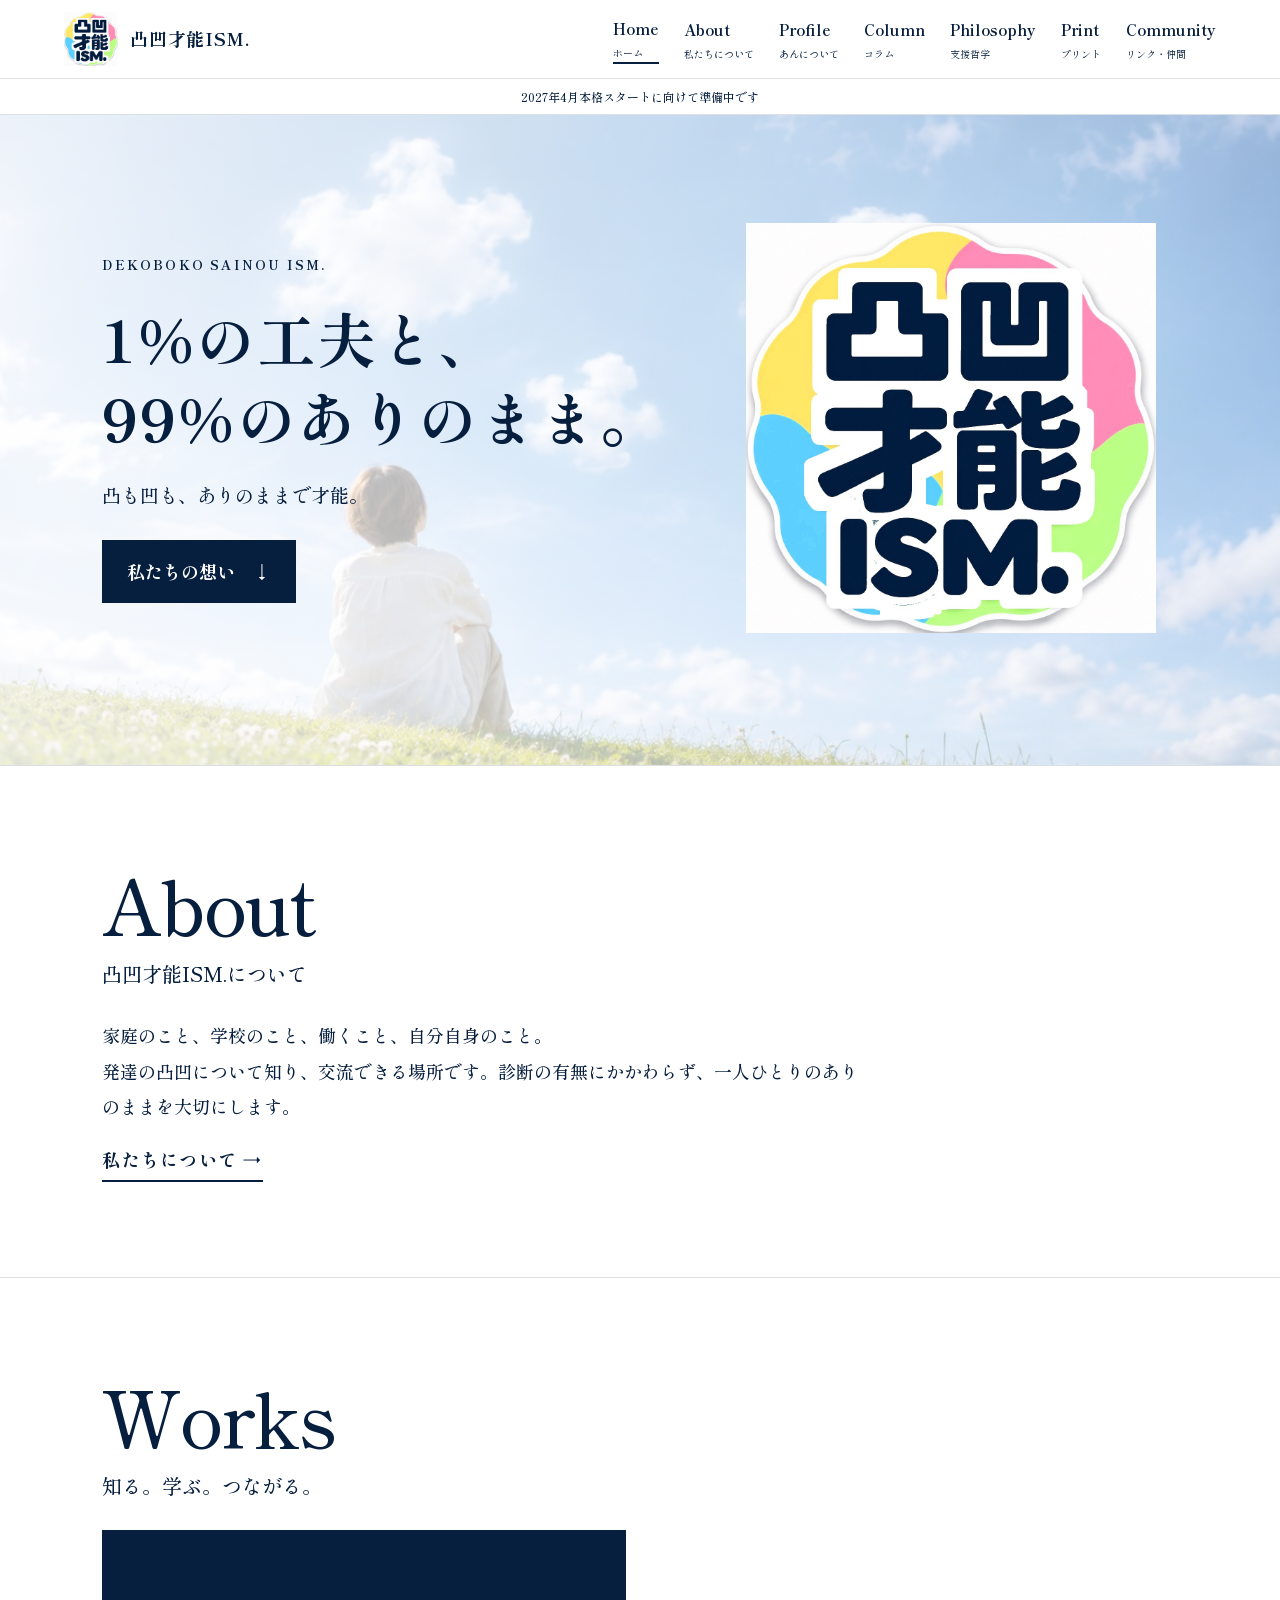
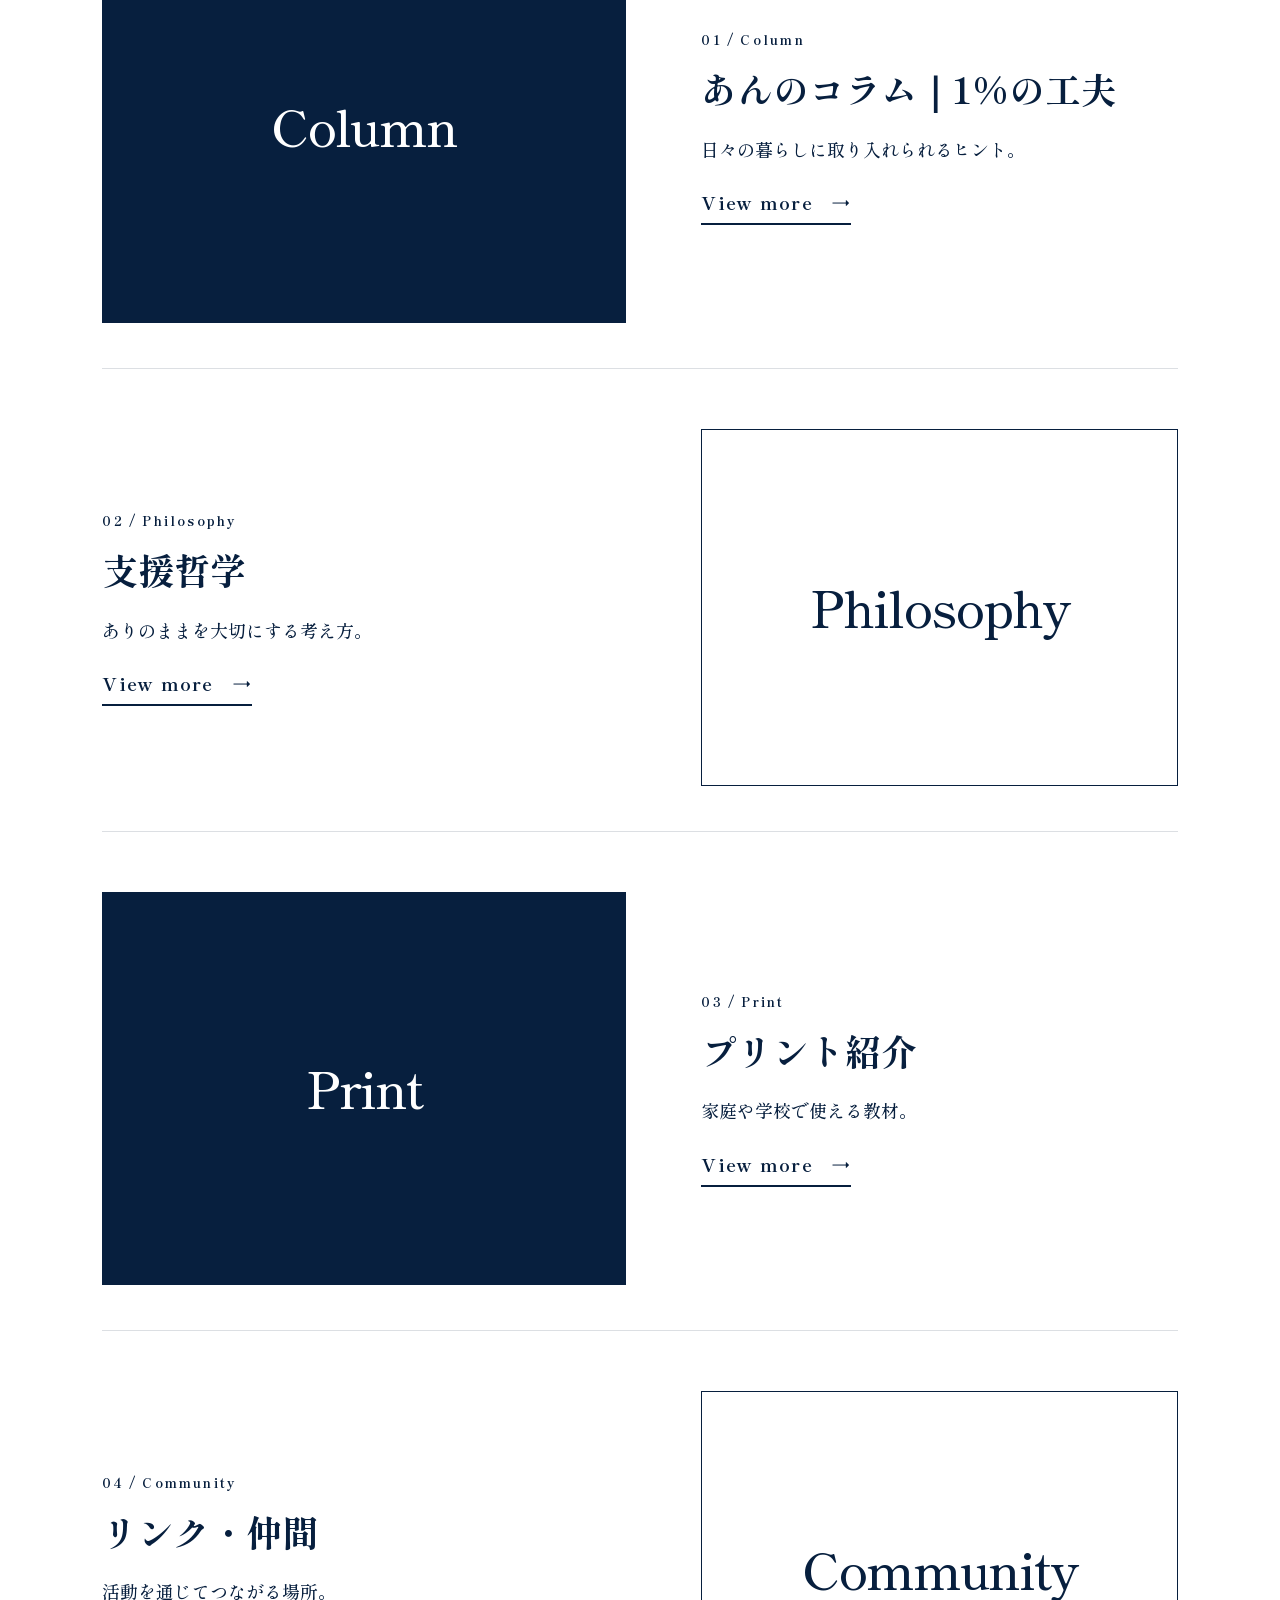
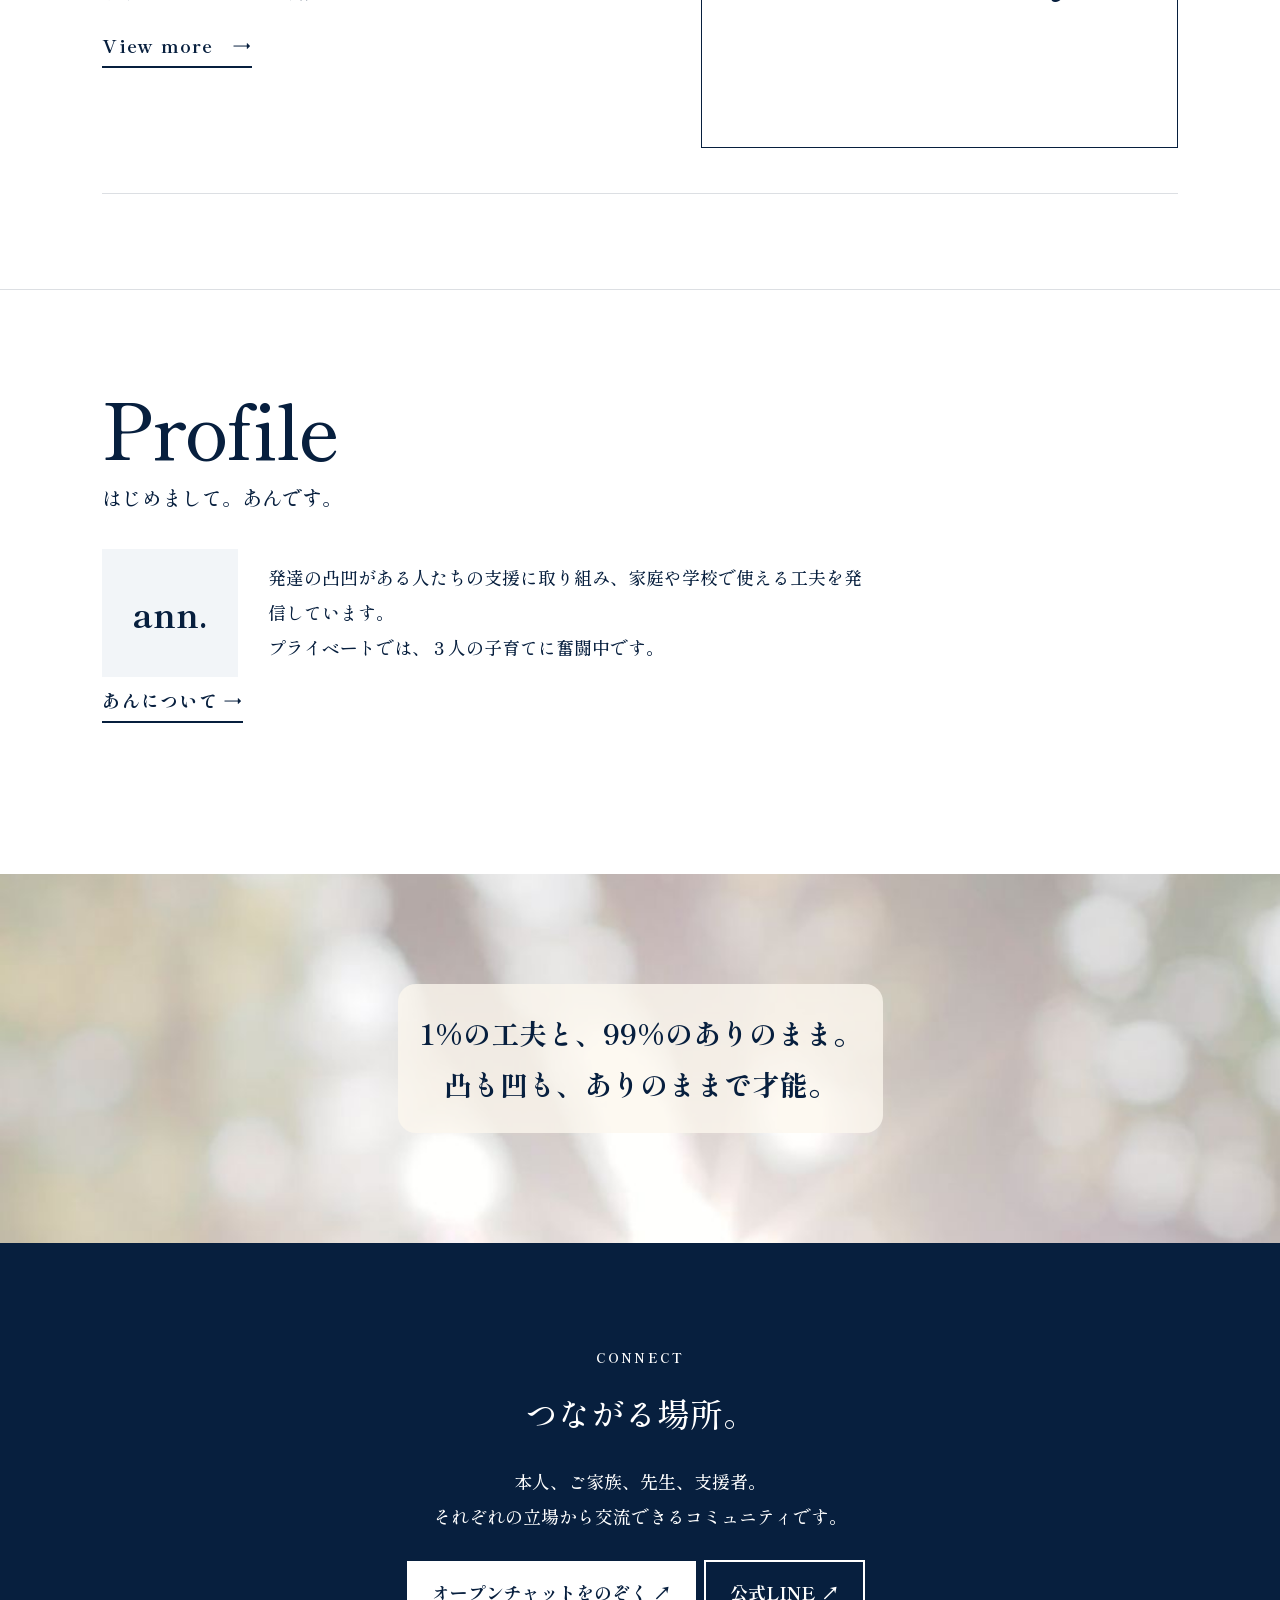
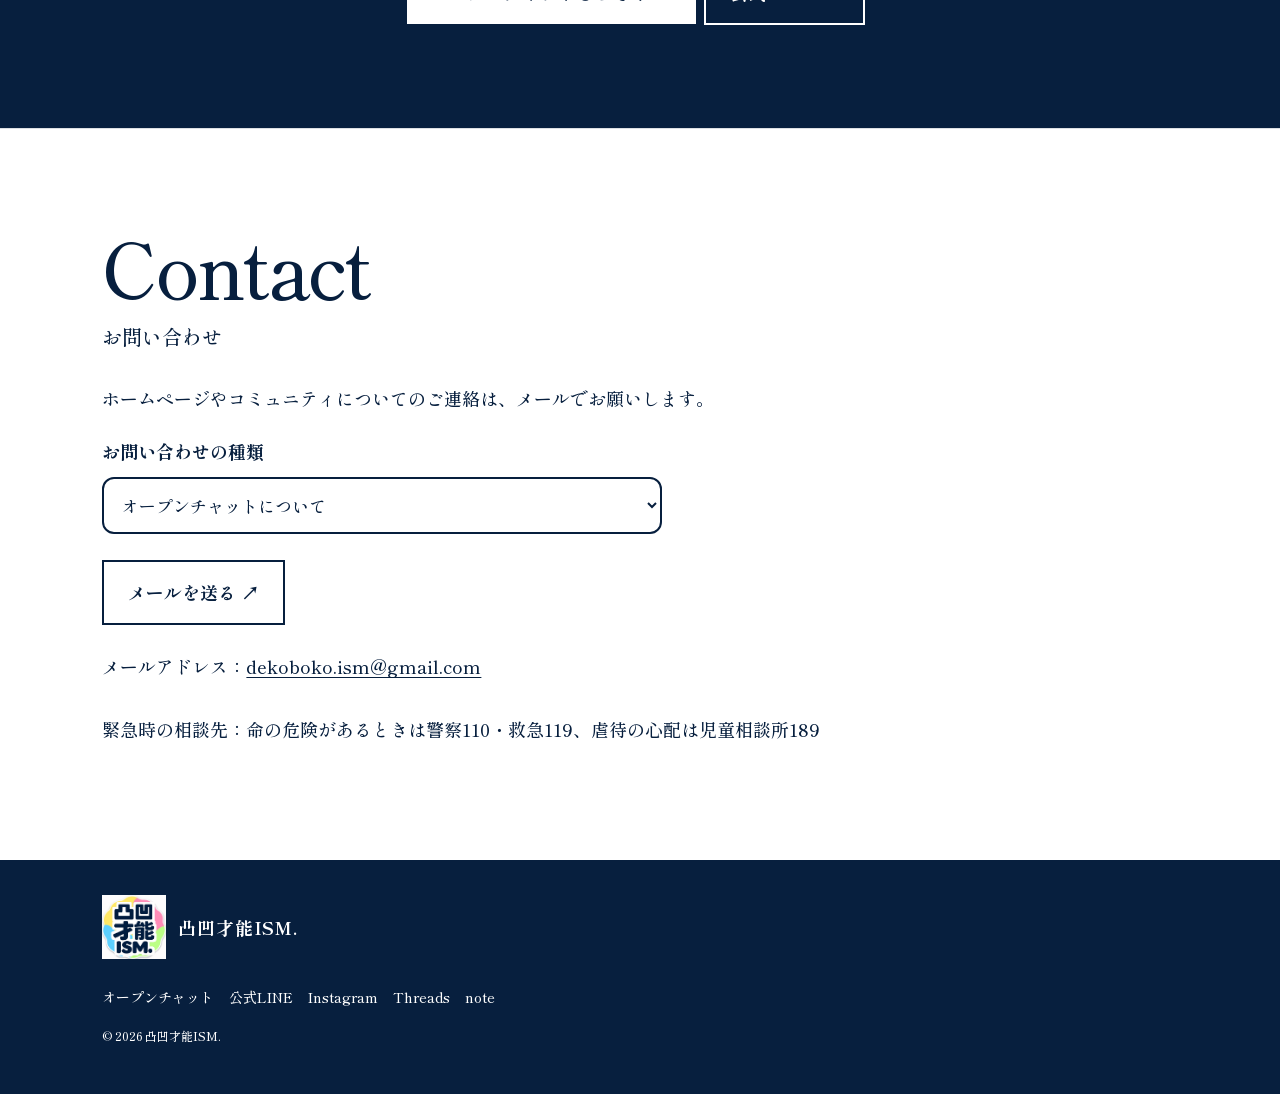
==== commit ae704514: "2026-11-23 round2 fixes" ====
--- a/index.html
+++ b/index.html
@@ -1 +1 @@
-<!doctype html><html lang="ja"><head><meta charset="utf-8"><meta name="viewport" content="width=device-width,initial-scale=1"><meta name="description" content="発達の凸凹を大切にする、凸凹才能ISM.のコンテンツサイト。"><title>ホーム | 凸凹才能ISM.</title><link href="https://fonts.googleapis.com/css2?family=Shippori+Mincho+B1:wght@500;700;800&display=swap" rel="stylesheet"><link rel="stylesheet" href="style.css"><meta name="google-site-verification" content="3oA5_shZfHuUCXC57AJmyHs2kggEry8QFGHUTeWujeU"></head><body><a class="skip" href="#main">本文へ</a><header><a class="logo" href="index.html"><img src="logo.jpeg" alt="凸凹才能ISM."> <span class="brand-name">凸凹才能ISM.</span></a><button id="menu" aria-expanded="false" aria-controls="nav">MENU <span>☰</span></button><nav id="nav"><a href="index.html" aria-current="page">Home<small>ホーム</small></a><a href="about.html">About<small>私たちについて</small></a><a href="profile.html">Profile<small>あんについて</small></a><a href="column.html">Column<small>コラム</small></a><a href="philosophy.html">Philosophy<small>支援哲学</small></a><a href="print.html">Print<small>プリント</small></a><a href="community.html">Community<small>リンク・仲間</small></a></nav></header><main id="main"><div class="notice">2027年4月本格スタートに向けて準備中です</div><section class="hero"><div><span class="kicker">DEKOBOKO SAINOU ISM.</span><h1><span class="nb">1%の工夫と、</span><br><span class="nb">99%のありのまま。</span></h1><p><span class="nb">凸も凹も、</span><span class="nb">ありのままで才能。</span></p><a class="button" href="#about">私たちの想い　↓</a></div><div class="hero-art"><img src="logo.jpeg" alt="凸凹才能ISM. 正式ロゴ"></div></section><img class="page-hero" src="img_hero.jpg" alt="虹のかかる青空"><div id="about"><section class="section"><div class="heading"><span>About</span><h2>凸凹才能ISM.について</h2></div><p class="lead">家庭のこと、学校のこと、働くこと、自分自身のこと。<br>発達の凸凹について知り、交流できる場所です。診断の有無にかかわらず、一人ひとりのありのままを大切にします。</p><a class="more" href="about.html">私たちについて →</a></section></div><section class="section"><div class="heading"><span>Works</span><h2>知る。学ぶ。つながる。</h2></div><div class="tiles"><a class="tile" href="column.html"><div class="art one" aria-hidden="true"><em>Column</em></div><div><span class="kicker">01 / Column</span><h3>あんのコラム｜1%の工夫</h3><p>日々の暮らしに取り入れられるヒント。</p><span class="more">View more　→</span></div></a><a class="tile" href="philosophy.html"><div class="art two" aria-hidden="true"><em>Philosophy</em></div><div><span class="kicker">02 / Philosophy</span><h3>支援哲学</h3><p>ありのままを大切にする考え方。</p><span class="more">View more　→</span></div></a><a class="tile" href="print.html"><div class="art three" aria-hidden="true"><em>Print</em></div><div><span class="kicker">03 / Print</span><h3>プリント紹介</h3><p>家庭や学校で使える教材。</p><span class="more">View more　→</span></div></a><a class="tile" href="community.html"><div class="art four" aria-hidden="true"><em>Community</em></div><div><span class="kicker">04 / Community</span><h3>リンク・仲間</h3><p>活動を通じてつながる場所。</p><span class="more">View more　→</span></div></a></div></section><section class="section"><div class="heading"><span>Profile</span><h2>はじめまして。あんです。</h2></div><div class="profile"><div class="profile-mark" aria-hidden="true">ann.</div><p>発達の凸凹がある人たちの支援に取り組み、家庭や学校で使える工夫を発信しています。<br>プライベートでは、３人の子育てに奮闘中です。</p></div><a class="more" href="profile.html">あんについて →</a></section><section class="forest-band"><p><span class="fb-line">1%の工夫と、99%のありのまま。</span><span class="fb-line"><span class="nb">凸も凹も、</span><span class="nb">ありのままで才能。</span></span></p></section><section class="join"><span>CONNECT</span><h2>つながる場所。</h2><p>本人、ご家族、先生、支援者。<br>それぞれの立場から交流できるコミュニティです。</p><a class="button" href="https://line.me/ti/g2/0GTAcTPPE-vNxg-GzEAM5alb1nPezkEW5D067Q">オープンチャットをのぞく ↗</a><a class="button outline" href="https://lin.ee/ST6P301y">公式LINE ↗</a></section><section class="section"><div class="heading"><span>Contact</span><h2>お問い合わせ</h2></div><p class="lead">ホームページやコミュニティについてのご連絡は、メールでお願いします。</p><div class="contact-box"><label for="ctype">お問い合わせの種類</label><select id="ctype"><option>オープンチャットについて</option><option>コラム・プリントについて</option><option>Instagram・SNSについて</option><option>お仕事のご連絡</option><option>仲間募集（一緒に活動したい）</option><option>その他</option></select><a class="button outline" id="cmail" href="mailto:dekoboko.ism@gmail.com">メールを送る ↗</a><p class="contact-addr">メールアドレス：<a href="mailto:dekoboko.ism@gmail.com">dekoboko.ism@gmail.com</a></p></div><p style="margin-top:28px">緊急時の相談先：命の危険があるときは警察110・救急119、虐待の心配は児童相談所189</p></section></main><footer><a class="logo" href="index.html"><img src="logo.jpeg" alt="凸凹才能ISM."> <span class="brand-name">凸凹才能ISM.</span></a><div class="social"><a class="" href="https://line.me/ti/g2/0GTAcTPPE-vNxg-GzEAM5alb1nPezkEW5D067Q">オープンチャット</a><a class="" href="https://lin.ee/ST6P301y">公式LINE</a><a class="" href="https://www.instagram.com/ann_special_support/">Instagram</a><a class="" href="https://www.threads.net/@ann_special_support">Threads</a><a class="" href="https://note.com/ann_support">note</a></div><p>© 2026 凸凹才能ISM.</p></footer><script src="site.js"></script></body></html>+<!doctype html><html lang="ja"><head><meta charset="utf-8"><meta name="viewport" content="width=device-width,initial-scale=1"><meta name="description" content="発達の凸凹を大切にする、凸凹才能ISM.のコンテンツサイト。"><title>ホーム | 凸凹才能ISM.</title><link href="https://fonts.googleapis.com/css2?family=Shippori+Mincho+B1:wght@500;700;800&display=swap" rel="stylesheet"><link rel="stylesheet" href="style.css"><meta name="google-site-verification" content="3oA5_shZfHuUCXC57AJmyHs2kggEry8QFGHUTeWujeU"></head><body><a class="skip" href="#main">本文へ</a><header><a class="logo" href="index.html"><img src="logo.jpeg" alt="凸凹才能ISM."> <span class="brand-name">凸凹才能ISM.</span></a><button id="menu" aria-expanded="false" aria-controls="nav">MENU <span>☰</span></button><nav id="nav"><a href="index.html" aria-current="page">Home<small>ホーム</small></a><a href="about.html">About<small>私たちについて</small></a><a href="profile.html">Profile<small>あんについて</small></a><a href="column.html">Column<small>コラム</small></a><a href="philosophy.html">Philosophy<small>支援哲学</small></a><a href="print.html">Print<small>プリント</small></a><a href="community.html">Community<small>リンク・仲間</small></a></nav></header><main id="main"><div class="notice">2027年4月本格スタートに向けて準備中です</div><section class="hero"><div><span class="kicker">DEKOBOKO SAINOU ISM.</span><h1><span class="nb">1%の工夫と、</span><br><span class="nb">99%のありのまま。</span></h1><p><span class="nb">凸も凹も、</span><span class="nb">ありのままで才能。</span></p><a class="button" href="#about">私たちの想い　↓</a></div><div class="hero-art"><img src="logo.jpeg" alt="凸凹才能ISM. 正式ロゴ"></div></section><div id="about"><section class="section"><div class="heading"><span>About</span><h2>凸凹才能ISM.について</h2></div><p class="lead">家庭のこと、学校のこと、働くこと、自分自身のこと。<br>発達の凸凹について知り、交流できる場所です。診断の有無にかかわらず、一人ひとりのありのままを大切にします。</p><a class="more" href="about.html">私たちについて →</a></section></div><section class="section"><div class="heading"><span>Works</span><h2>知る。学ぶ。つながる。</h2></div><div class="tiles"><a class="tile" href="column.html"><div class="art one" aria-hidden="true"><em>Column</em></div><div><span class="kicker">01 / Column</span><h3>あんのコラム｜1%の工夫</h3><p>日々の暮らしに取り入れられるヒント。</p><span class="more">View more　→</span></div></a><a class="tile" href="philosophy.html"><div class="art two" aria-hidden="true"><em>Philosophy</em></div><div><span class="kicker">02 / Philosophy</span><h3>支援哲学</h3><p>ありのままを大切にする考え方。</p><span class="more">View more　→</span></div></a><a class="tile" href="print.html"><div class="art three" aria-hidden="true"><em>Print</em></div><div><span class="kicker">03 / Print</span><h3>プリント紹介</h3><p>家庭や学校で使える教材。</p><span class="more">View more　→</span></div></a><a class="tile" href="community.html"><div class="art four" aria-hidden="true"><em>Community</em></div><div><span class="kicker">04 / Community</span><h3>リンク・仲間</h3><p>活動を通じてつながる場所。</p><span class="more">View more　→</span></div></a></div></section><section class="section"><div class="heading"><span>Profile</span><h2>はじめまして。あんです。</h2></div><div class="profile"><div class="profile-mark" aria-hidden="true">ann.</div><p>発達の凸凹がある人たちの支援に取り組み、家庭や学校で使える工夫を発信しています。<br>プライベートでは、３人の子育てに奮闘中です。</p></div><a class="more" href="profile.html">あんについて →</a></section><section class="forest-band"><p><span class="fb-line">1%の工夫と、99%のありのまま。</span><span class="fb-line"><span class="nb">凸も凹も、</span><span class="nb">ありのままで才能。</span></span></p></section><section class="join"><span>CONNECT</span><h2>つながる場所。</h2><p>本人、ご家族、先生、支援者。<br>それぞれの立場から交流できるコミュニティです。</p><a class="button" href="https://line.me/ti/g2/0GTAcTPPE-vNxg-GzEAM5alb1nPezkEW5D067Q">オープンチャットをのぞく ↗</a><a class="button outline" href="https://lin.ee/ST6P301y">公式LINE ↗</a></section><section class="section"><div class="heading"><span>Contact</span><h2>お問い合わせ</h2></div><p class="lead">ホームページやコミュニティについてのご連絡は、メールでお願いします。</p><div class="contact-box"><label for="ctype">お問い合わせの種類</label><select id="ctype"><option>オープンチャットについて</option><option>コラム・プリントについて</option><option>Instagram・SNSについて</option><option>お仕事のご連絡</option><option>仲間募集（一緒に活動したい）</option><option>その他</option></select><a class="button outline" id="cmail" href="mailto:dekoboko.ism@gmail.com">メールを送る ↗</a><p class="contact-addr">メールアドレス：<a href="mailto:dekoboko.ism@gmail.com">dekoboko.ism@gmail.com</a></p></div><p style="margin-top:28px">緊急時の相談先：命の危険があるときは警察110・救急119、虐待の心配は児童相談所189</p></section></main><footer><a class="logo" href="index.html"><img src="logo.jpeg" alt="凸凹才能ISM."> <span class="brand-name">凸凹才能ISM.</span></a><div class="social"><a class="" href="https://line.me/ti/g2/0GTAcTPPE-vNxg-GzEAM5alb1nPezkEW5D067Q">オープンチャット</a><a class="" href="https://lin.ee/ST6P301y">公式LINE</a><a class="" href="https://www.instagram.com/ann_special_support/">Instagram</a><a class="" href="https://www.threads.net/@ann_special_support">Threads</a><a class="" href="https://note.com/ann_support">note</a></div><p>© 2026 凸凹才能ISM.</p></footer><script src="site.js"></script></body></html>
--- a/style.css
+++ b/style.css
@@ -22,8 +22,8 @@
 
 /* batch update 2026-11-23: hero bg / statement words / feature rows / contact / reveals */
 .hero{position:relative;isolation:isolate;overflow:hidden}
-.hero::before{content:"";position:absolute;inset:0;background:url(img_hero_bg.jpg) center/cover no-repeat;opacity:.55;z-index:-2}
-.hero::after{content:"";position:absolute;inset:0;background:linear-gradient(100deg,rgba(255,255,255,.85),rgba(255,255,255,.6) 55%,rgba(255,255,255,.4));z-index:-1}
+.hero::before{content:"";position:absolute;inset:0;background:url(img_hero_sky.jpg) center/cover no-repeat;opacity:.85;z-index:-2}
+.hero::after{content:"";position:absolute;inset:0;background:linear-gradient(100deg,rgba(255,255,255,.82),rgba(255,255,255,.55) 55%,rgba(255,255,255,.3));z-index:-1}
 .statement.words{font-size:clamp(26px,5.6vw,46px);line-height:1.7}
 .feat{display:grid;grid-template-columns:1fr 1fr;gap:6%;align-items:center;max-width:1100px;margin:0 auto 54px;padding:0 6%}
 .feat>img{width:100%;height:340px;object-fit:cover;border-radius:18px}
@@ -46,3 +46,10 @@
 .rv.in{opacity:1;transform:translate(0,0)}
 @media(max-width:760px){.feat{grid-template-columns:1fr;gap:18px}.feat>img{height:240px}.feat.rev>img{order:0}.profile-photo{width:92px;height:92px}}
 @media (prefers-reduced-motion: reduce){.rv{opacity:1;transform:none;transition:none}}
+
+/* round2 fixes 2026-11-23 */
+.profile-photo{width:190px;height:190px}
+.feat>img.full{height:auto;object-fit:contain;background:#f2f5f8}
+.wakuwaku{font-size:21px;font-weight:700;color:var(--navy);margin:18px 0 6px}
+.moms-img{object-position:center 62%}
+@media(max-width:760px){.profile-photo{width:150px;height:150px}.feat>img.full{height:auto}}
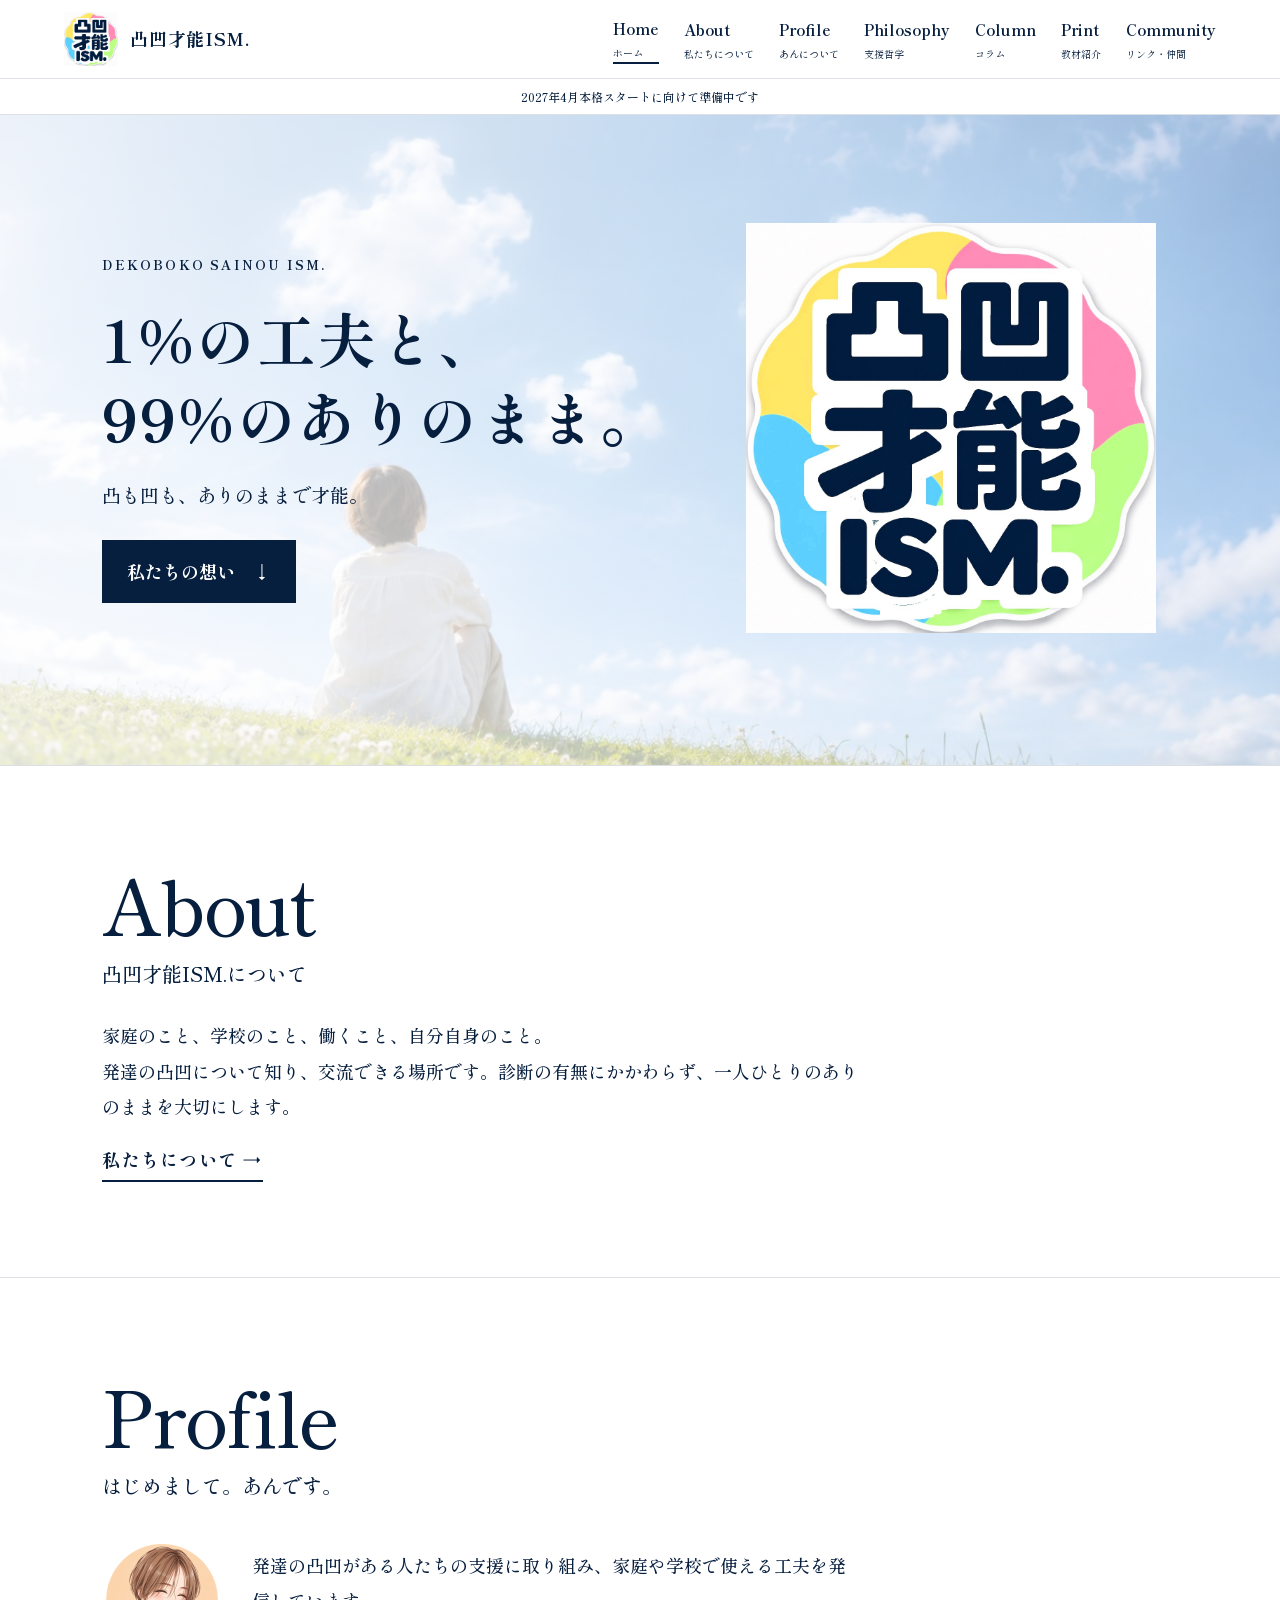
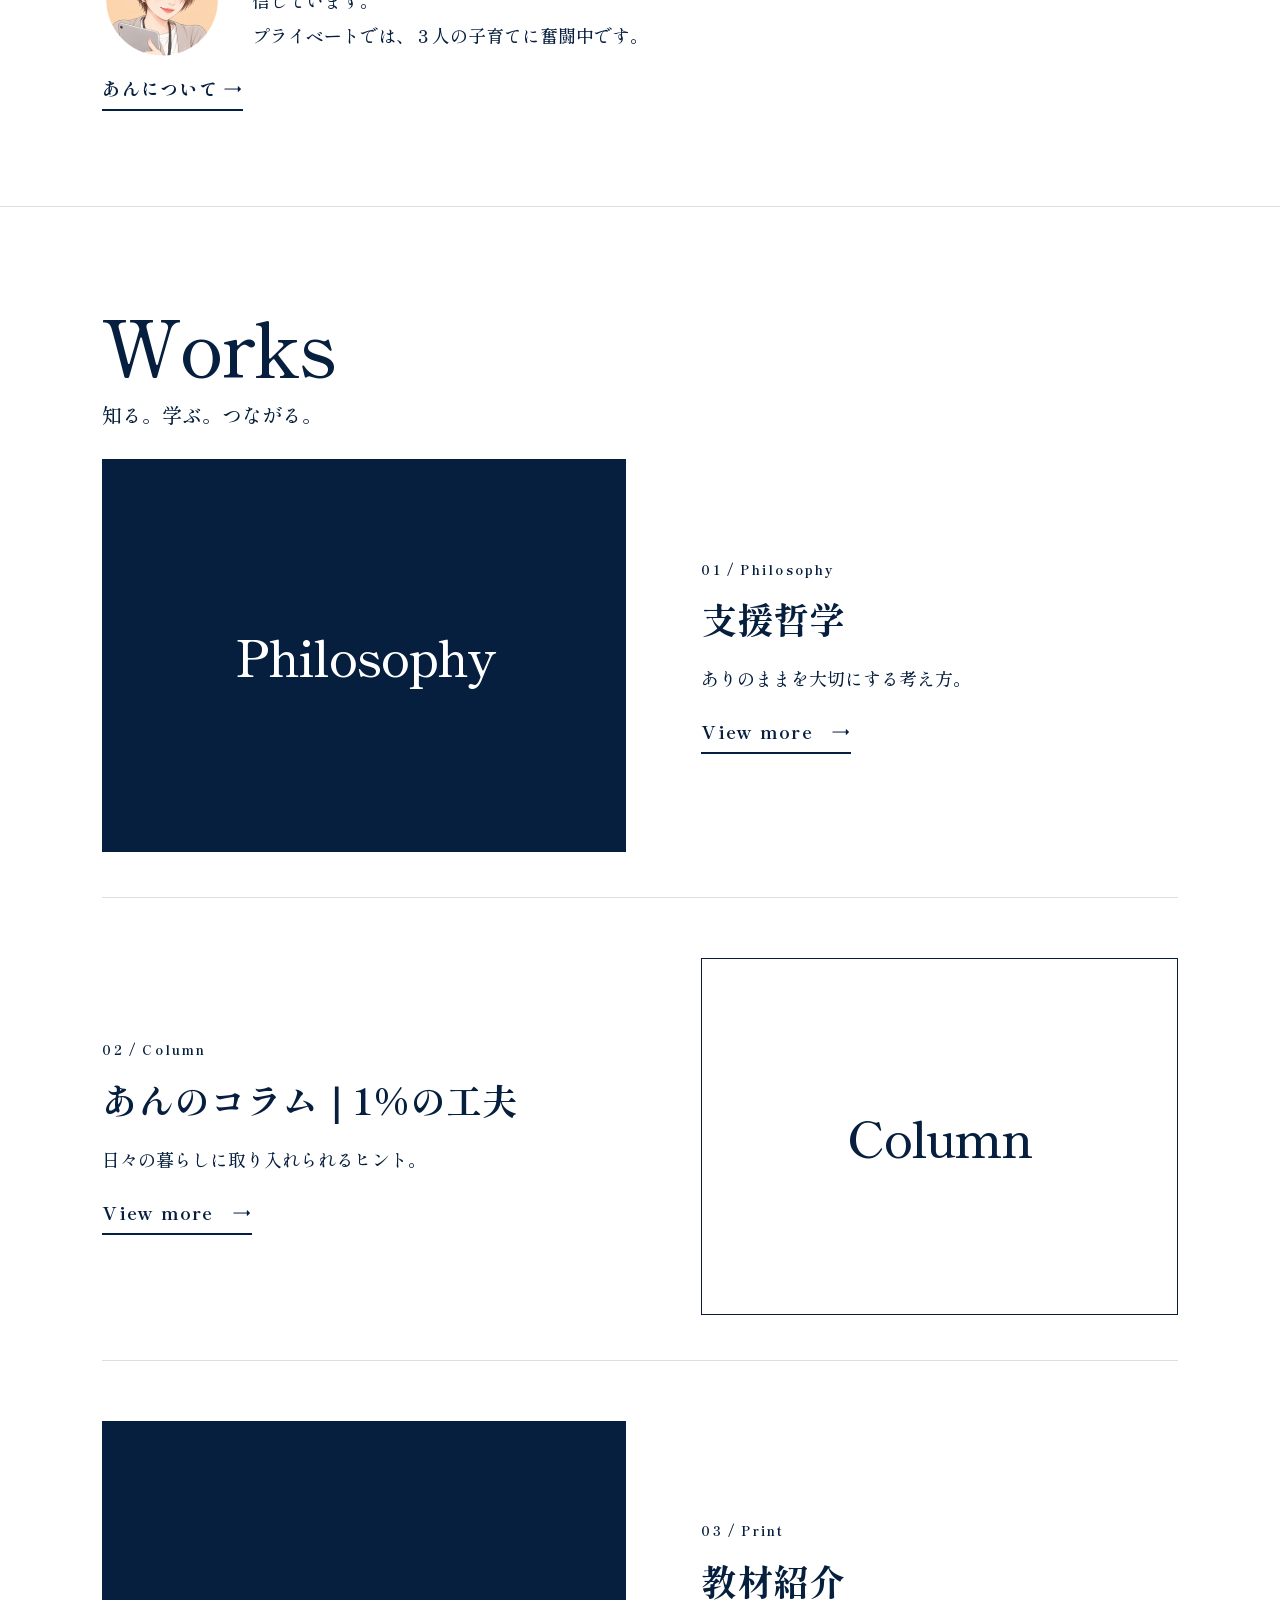
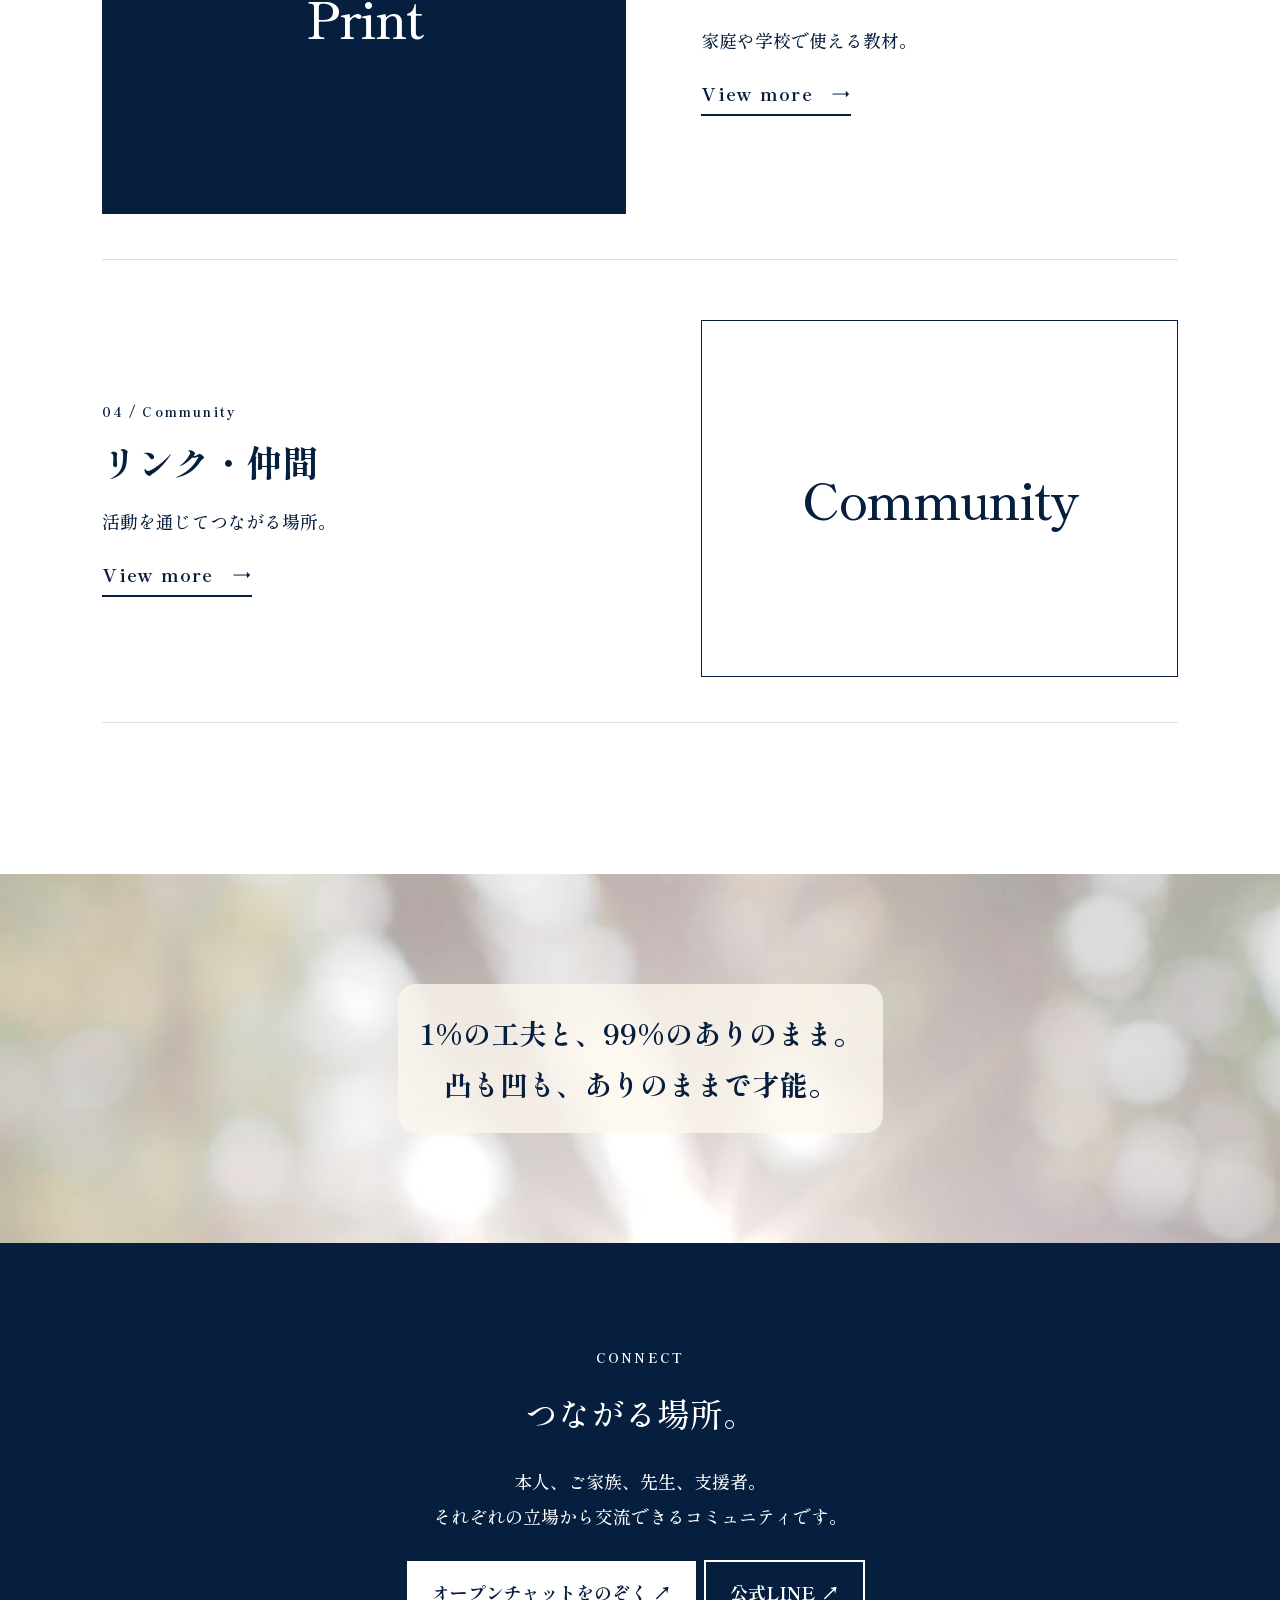
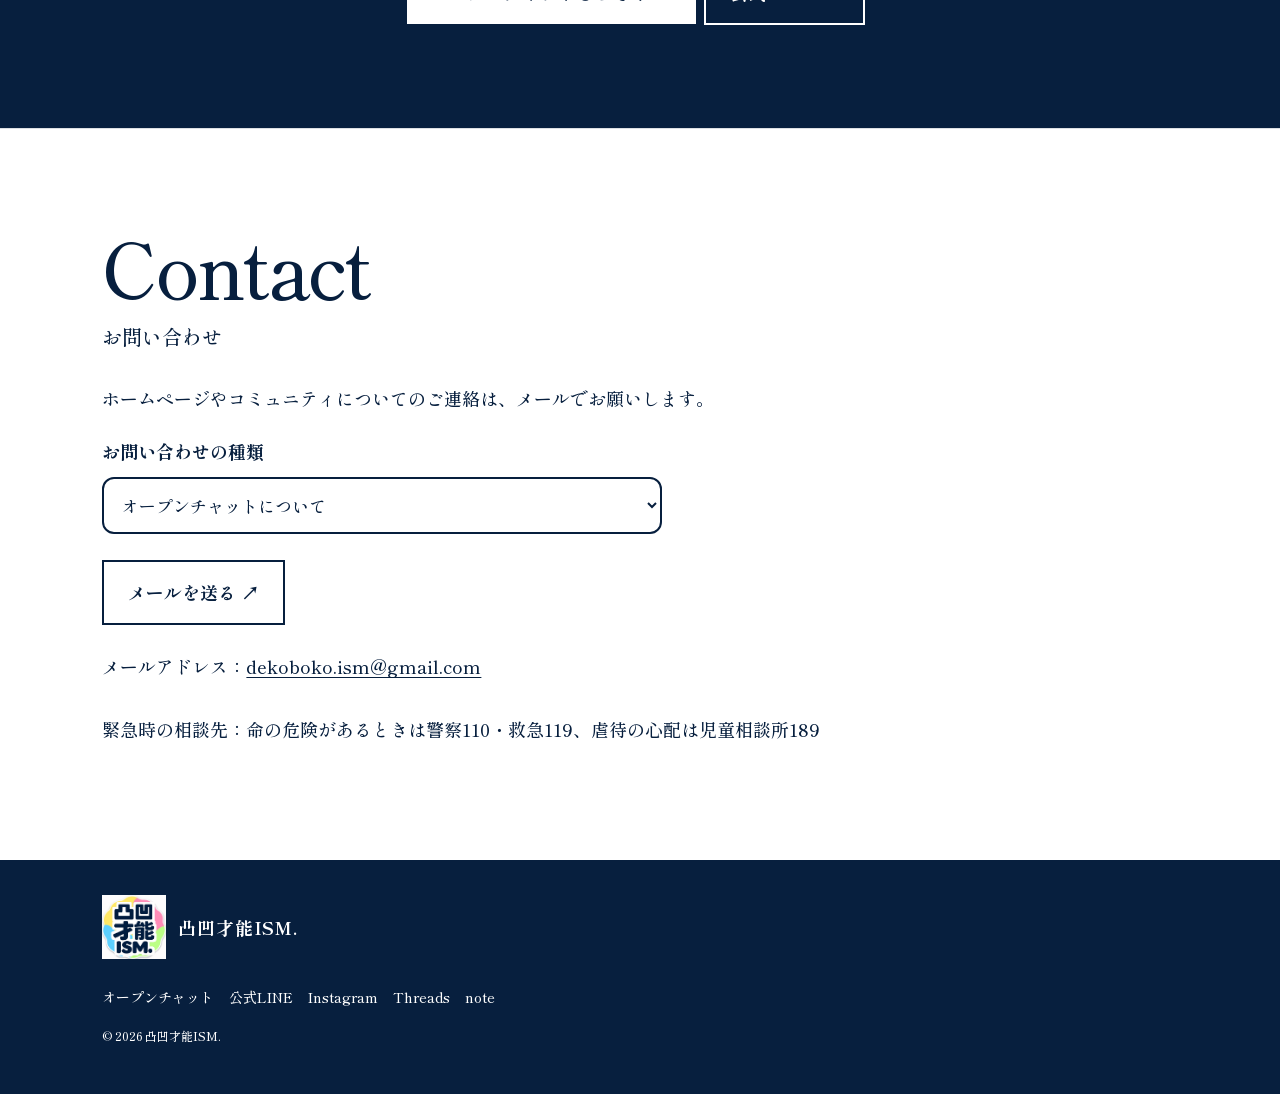
==== commit 520f6bfb: "Add files via upload" ====
--- a/index.html
+++ b/index.html
@@ -1 +1 @@
-<!doctype html><html lang="ja"><head><meta charset="utf-8"><meta name="viewport" content="width=device-width,initial-scale=1"><meta name="description" content="発達の凸凹を大切にする、凸凹才能ISM.のコンテンツサイト。"><title>ホーム | 凸凹才能ISM.</title><link href="https://fonts.googleapis.com/css2?family=Shippori+Mincho+B1:wght@500;700;800&display=swap" rel="stylesheet"><link rel="stylesheet" href="style.css"><meta name="google-site-verification" content="3oA5_shZfHuUCXC57AJmyHs2kggEry8QFGHUTeWujeU"></head><body><a class="skip" href="#main">本文へ</a><header><a class="logo" href="index.html"><img src="logo.jpeg" alt="凸凹才能ISM."> <span class="brand-name">凸凹才能ISM.</span></a><button id="menu" aria-expanded="false" aria-controls="nav">MENU <span>☰</span></button><nav id="nav"><a href="index.html" aria-current="page">Home<small>ホーム</small></a><a href="about.html">About<small>私たちについて</small></a><a href="profile.html">Profile<small>あんについて</small></a><a href="column.html">Column<small>コラム</small></a><a href="philosophy.html">Philosophy<small>支援哲学</small></a><a href="print.html">Print<small>プリント</small></a><a href="community.html">Community<small>リンク・仲間</small></a></nav></header><main id="main"><div class="notice">2027年4月本格スタートに向けて準備中です</div><section class="hero"><div><span class="kicker">DEKOBOKO SAINOU ISM.</span><h1><span class="nb">1%の工夫と、</span><br><span class="nb">99%のありのまま。</span></h1><p><span class="nb">凸も凹も、</span><span class="nb">ありのままで才能。</span></p><a class="button" href="#about">私たちの想い　↓</a></div><div class="hero-art"><img src="logo.jpeg" alt="凸凹才能ISM. 正式ロゴ"></div></section><div id="about"><section class="section"><div class="heading"><span>About</span><h2>凸凹才能ISM.について</h2></div><p class="lead">家庭のこと、学校のこと、働くこと、自分自身のこと。<br>発達の凸凹について知り、交流できる場所です。診断の有無にかかわらず、一人ひとりのありのままを大切にします。</p><a class="more" href="about.html">私たちについて →</a></section></div><section class="section"><div class="heading"><span>Works</span><h2>知る。学ぶ。つながる。</h2></div><div class="tiles"><a class="tile" href="column.html"><div class="art one" aria-hidden="true"><em>Column</em></div><div><span class="kicker">01 / Column</span><h3>あんのコラム｜1%の工夫</h3><p>日々の暮らしに取り入れられるヒント。</p><span class="more">View more　→</span></div></a><a class="tile" href="philosophy.html"><div class="art two" aria-hidden="true"><em>Philosophy</em></div><div><span class="kicker">02 / Philosophy</span><h3>支援哲学</h3><p>ありのままを大切にする考え方。</p><span class="more">View more　→</span></div></a><a class="tile" href="print.html"><div class="art three" aria-hidden="true"><em>Print</em></div><div><span class="kicker">03 / Print</span><h3>プリント紹介</h3><p>家庭や学校で使える教材。</p><span class="more">View more　→</span></div></a><a class="tile" href="community.html"><div class="art four" aria-hidden="true"><em>Community</em></div><div><span class="kicker">04 / Community</span><h3>リンク・仲間</h3><p>活動を通じてつながる場所。</p><span class="more">View more　→</span></div></a></div></section><section class="section"><div class="heading"><span>Profile</span><h2>はじめまして。あんです。</h2></div><div class="profile"><div class="profile-mark" aria-hidden="true">ann.</div><p>発達の凸凹がある人たちの支援に取り組み、家庭や学校で使える工夫を発信しています。<br>プライベートでは、３人の子育てに奮闘中です。</p></div><a class="more" href="profile.html">あんについて →</a></section><section class="forest-band"><p><span class="fb-line">1%の工夫と、99%のありのまま。</span><span class="fb-line"><span class="nb">凸も凹も、</span><span class="nb">ありのままで才能。</span></span></p></section><section class="join"><span>CONNECT</span><h2>つながる場所。</h2><p>本人、ご家族、先生、支援者。<br>それぞれの立場から交流できるコミュニティです。</p><a class="button" href="https://line.me/ti/g2/0GTAcTPPE-vNxg-GzEAM5alb1nPezkEW5D067Q">オープンチャットをのぞく ↗</a><a class="button outline" href="https://lin.ee/ST6P301y">公式LINE ↗</a></section><section class="section"><div class="heading"><span>Contact</span><h2>お問い合わせ</h2></div><p class="lead">ホームページやコミュニティについてのご連絡は、メールでお願いします。</p><div class="contact-box"><label for="ctype">お問い合わせの種類</label><select id="ctype"><option>オープンチャットについて</option><option>コラム・プリントについて</option><option>Instagram・SNSについて</option><option>お仕事のご連絡</option><option>仲間募集（一緒に活動したい）</option><option>その他</option></select><a class="button outline" id="cmail" href="mailto:dekoboko.ism@gmail.com">メールを送る ↗</a><p class="contact-addr">メールアドレス：<a href="mailto:dekoboko.ism@gmail.com">dekoboko.ism@gmail.com</a></p></div><p style="margin-top:28px">緊急時の相談先：命の危険があるときは警察110・救急119、虐待の心配は児童相談所189</p></section></main><footer><a class="logo" href="index.html"><img src="logo.jpeg" alt="凸凹才能ISM."> <span class="brand-name">凸凹才能ISM.</span></a><div class="social"><a class="" href="https://line.me/ti/g2/0GTAcTPPE-vNxg-GzEAM5alb1nPezkEW5D067Q">オープンチャット</a><a class="" href="https://lin.ee/ST6P301y">公式LINE</a><a class="" href="https://www.instagram.com/ann_special_support/">Instagram</a><a class="" href="https://www.threads.net/@ann_special_support">Threads</a><a class="" href="https://note.com/ann_support">note</a></div><p>© 2026 凸凹才能ISM.</p></footer><script src="site.js"></script></body></html>+<!doctype html><html lang="ja"><head><meta charset="utf-8"><meta name="viewport" content="width=device-width,initial-scale=1"><meta name="description" content="発達の凸凹を大切にする、凸凹才能ISM.のコンテンツサイト。"><title>ホーム | 凸凹才能ISM.</title><link href="https://fonts.googleapis.com/css2?family=Shippori+Mincho+B1:wght@500;700;800&display=swap" rel="stylesheet"><link rel="stylesheet" href="style.css"><meta name="google-site-verification" content="3oA5_shZfHuUCXC57AJmyHs2kggEry8QFGHUTeWujeU"></head><body><a class="skip" href="#main">本文へ</a><header><a class="logo" href="index.html"><img src="logo.jpeg" alt="凸凹才能ISM."> <span class="brand-name">凸凹才能ISM.</span></a><button id="menu" aria-expanded="false" aria-controls="nav">MENU <span>☰</span></button><nav id="nav"><a href="index.html" aria-current="page">Home<small>ホーム</small></a><a href="about.html">About<small>私たちについて</small></a><a href="profile.html">Profile<small>あんについて</small></a><a href="philosophy.html">Philosophy<small>支援哲学</small></a><a href="column.html">Column<small>コラム</small></a><a href="print.html">Print<small>教材紹介</small></a><a href="community.html">Community<small>リンク・仲間</small></a></nav></header><main id="main"><div class="notice">2027年4月本格スタートに向けて準備中です</div><section class="hero"><div><span class="kicker">DEKOBOKO SAINOU ISM.</span><h1><span class="nb">1%の工夫と、</span><br><span class="nb">99%のありのまま。</span></h1><p><span class="nb">凸も凹も、</span><span class="nb">ありのままで才能。</span></p><a class="button" href="#about">私たちの想い　↓</a></div><div class="hero-art"><img src="logo.jpeg" alt="凸凹才能ISM. 正式ロゴ"></div></section><div id="about"><section class="section"><div class="heading"><span>About</span><h2>凸凹才能ISM.について</h2></div><p class="lead">家庭のこと、学校のこと、働くこと、自分自身のこと。<br>発達の凸凹について知り、交流できる場所です。診断の有無にかかわらず、一人ひとりのありのままを大切にします。</p><a class="more" href="about.html">私たちについて →</a></section></div><section class="section"><div class="heading"><span>Profile</span><h2>はじめまして。あんです。</h2></div><div class="profile"><img class="profile-photo mini" src="img_ann.png" alt="あんのアイコン"><p>発達の凸凹がある人たちの支援に取り組み、家庭や学校で使える工夫を発信しています。<br>プライベートでは、３人の子育てに奮闘中です。</p></div><a class="more" href="profile.html">あんについて →</a></section><section class="section"><div class="heading"><span>Works</span><h2>知る。学ぶ。つながる。</h2></div><div class="tiles"><a class="tile" href="philosophy.html"><div class="art two" aria-hidden="true"><em>Philosophy</em></div><div><span class="kicker">01 / Philosophy</span><h3>支援哲学</h3><p>ありのままを大切にする考え方。</p><span class="more">View more　→</span></div></a><a class="tile" href="column.html"><div class="art one" aria-hidden="true"><em>Column</em></div><div><span class="kicker">02 / Column</span><h3>あんのコラム｜1%の工夫</h3><p>日々の暮らしに取り入れられるヒント。</p><span class="more">View more　→</span></div></a><a class="tile" href="print.html"><div class="art three" aria-hidden="true"><em>Print</em></div><div><span class="kicker">03 / Print</span><h3>教材紹介</h3><p>家庭や学校で使える教材。</p><span class="more">View more　→</span></div></a><a class="tile" href="community.html"><div class="art four" aria-hidden="true"><em>Community</em></div><div><span class="kicker">04 / Community</span><h3>リンク・仲間</h3><p>活動を通じてつながる場所。</p><span class="more">View more　→</span></div></a></div></section><section class="forest-band"><p><span class="fb-line">1%の工夫と、99%のありのまま。</span><span class="fb-line"><span class="nb">凸も凹も、</span><span class="nb">ありのままで才能。</span></span></p></section><section class="join"><span>CONNECT</span><h2>つながる場所。</h2><p>本人、ご家族、先生、支援者。<br>それぞれの立場から交流できるコミュニティです。</p><a class="button" href="https://line.me/ti/g2/0GTAcTPPE-vNxg-GzEAM5alb1nPezkEW5D067Q">オープンチャットをのぞく ↗</a><a class="button outline" href="https://lin.ee/ST6P301y">公式LINE ↗</a></section><section class="section"><div class="heading"><span>Contact</span><h2>お問い合わせ</h2></div><p class="lead">ホームページやコミュニティについてのご連絡は、メールでお願いします。</p><div class="contact-box"><label for="ctype">お問い合わせの種類</label><select id="ctype"><option>オープンチャットについて</option><option>コラム・プリントについて</option><option>Instagram・SNSについて</option><option>お仕事のご連絡</option><option>仲間募集（一緒に活動したい）</option><option>その他</option></select><a class="button outline" id="cmail" href="mailto:dekoboko.ism@gmail.com">メールを送る ↗</a><p class="contact-addr">メールアドレス：<a href="mailto:dekoboko.ism@gmail.com">dekoboko.ism@gmail.com</a></p></div><p style="margin-top:28px">緊急時の相談先：命の危険があるときは警察110・救急119、虐待の心配は児童相談所189</p></section></main><footer><a class="logo" href="index.html"><img src="logo.jpeg" alt="凸凹才能ISM."> <span class="brand-name">凸凹才能ISM.</span></a><div class="social"><a class="" href="https://line.me/ti/g2/0GTAcTPPE-vNxg-GzEAM5alb1nPezkEW5D067Q">オープンチャット</a><a class="" href="https://lin.ee/ST6P301y">公式LINE</a><a class="" href="https://www.instagram.com/ann_special_support/">Instagram</a><a class="" href="https://www.threads.net/@ann_special_support">Threads</a><a class="" href="https://note.com/ann_support">note</a></div><p>© 2026 凸凹才能ISM.</p></footer><script src="site.js"></script></body></html>
--- a/style.css
+++ b/style.css
@@ -53,3 +53,6 @@
 .wakuwaku{font-size:21px;font-weight:700;color:var(--navy);margin:18px 0 6px}
 .moms-img{object-position:center 62%}
 @media(max-width:760px){.profile-photo{width:150px;height:150px}.feat>img.full{height:auto}}
+
+.profile-photo.mini{width:120px;height:120px}
+@media(max-width:760px){.profile-photo.mini{width:96px;height:96px}}
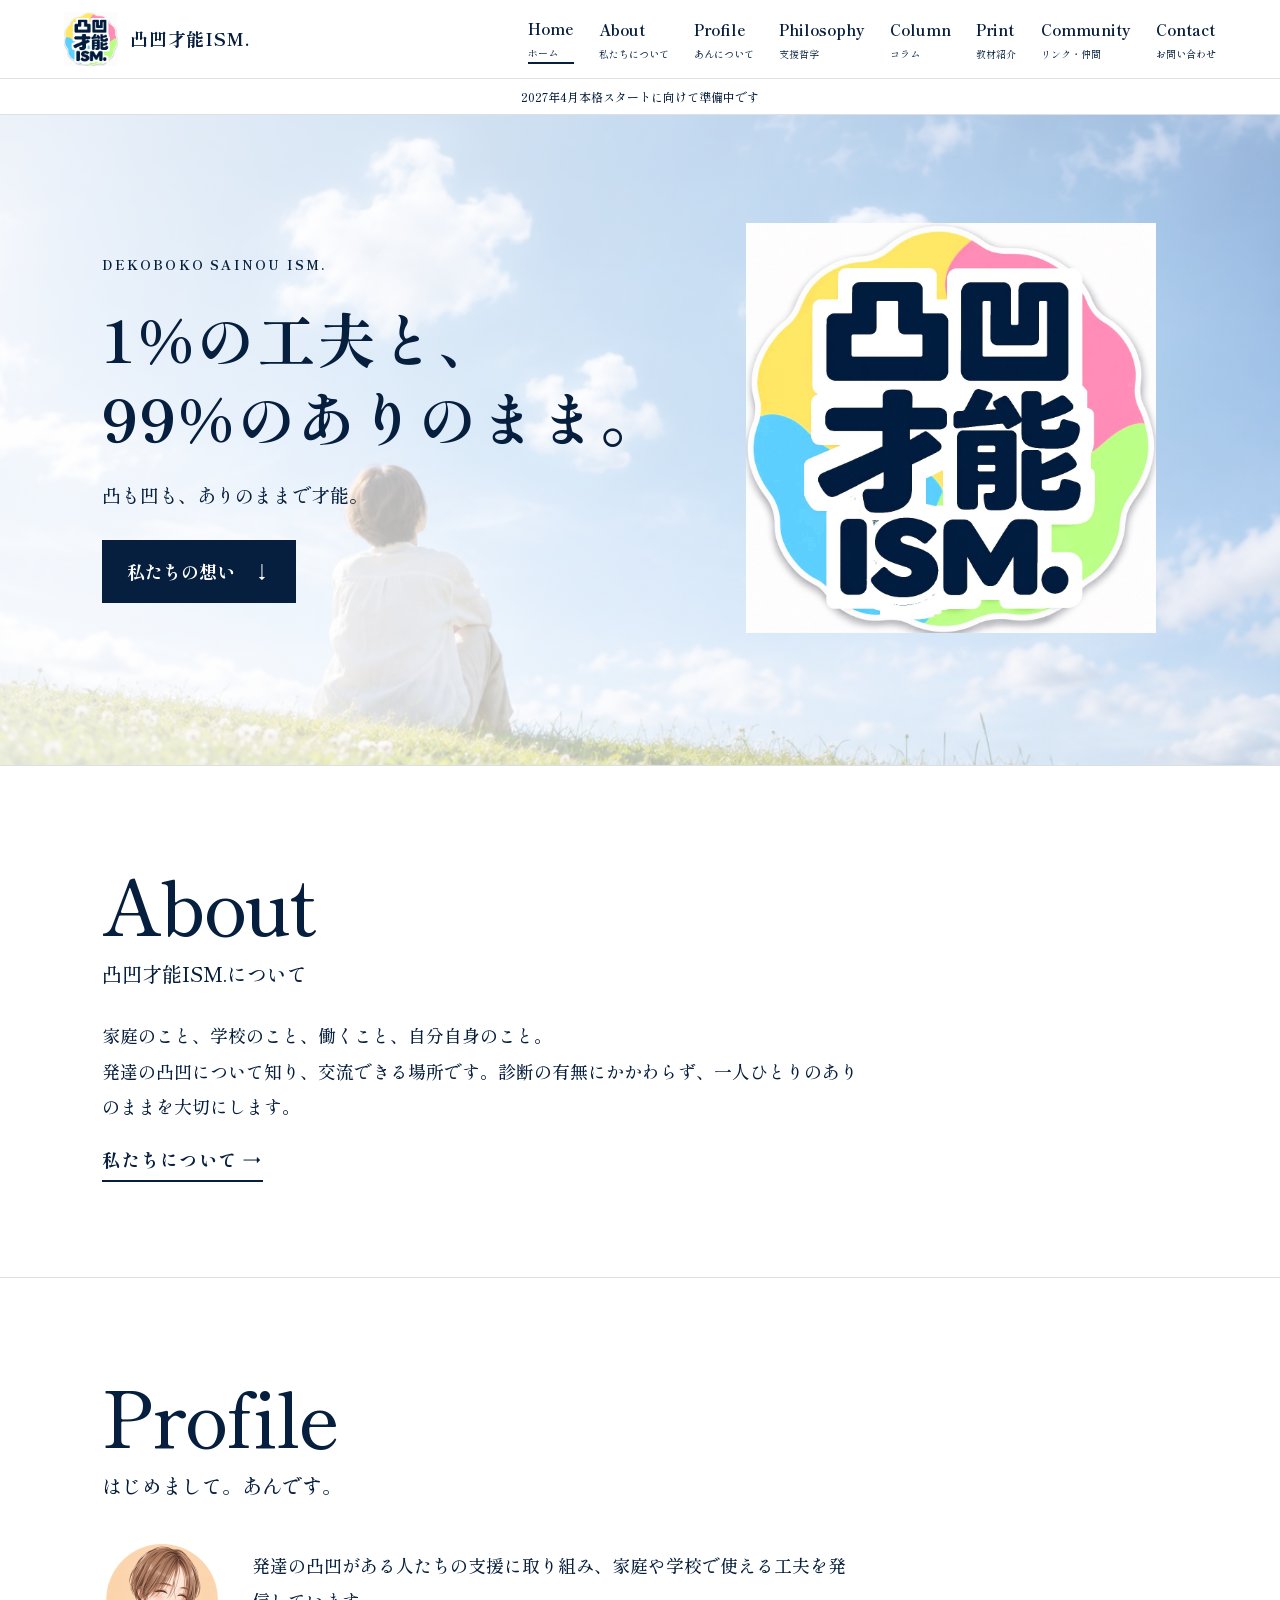
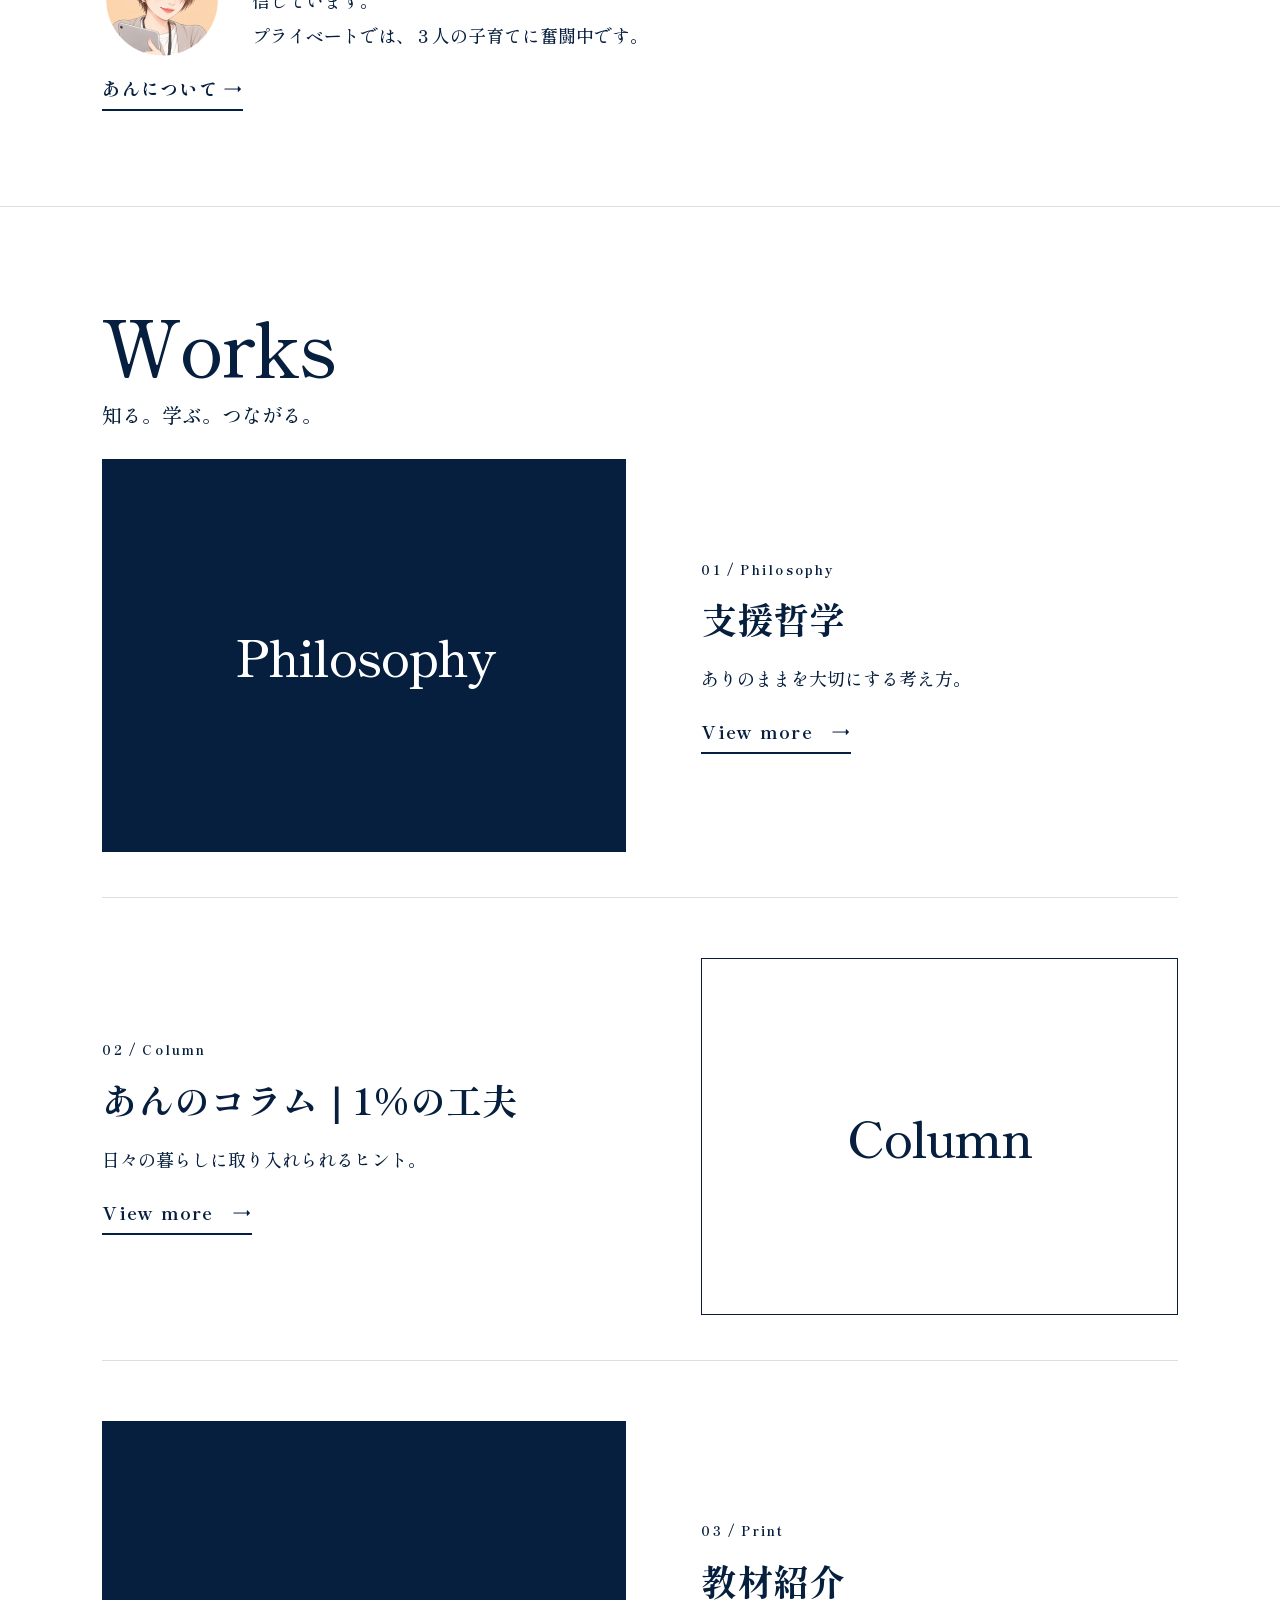
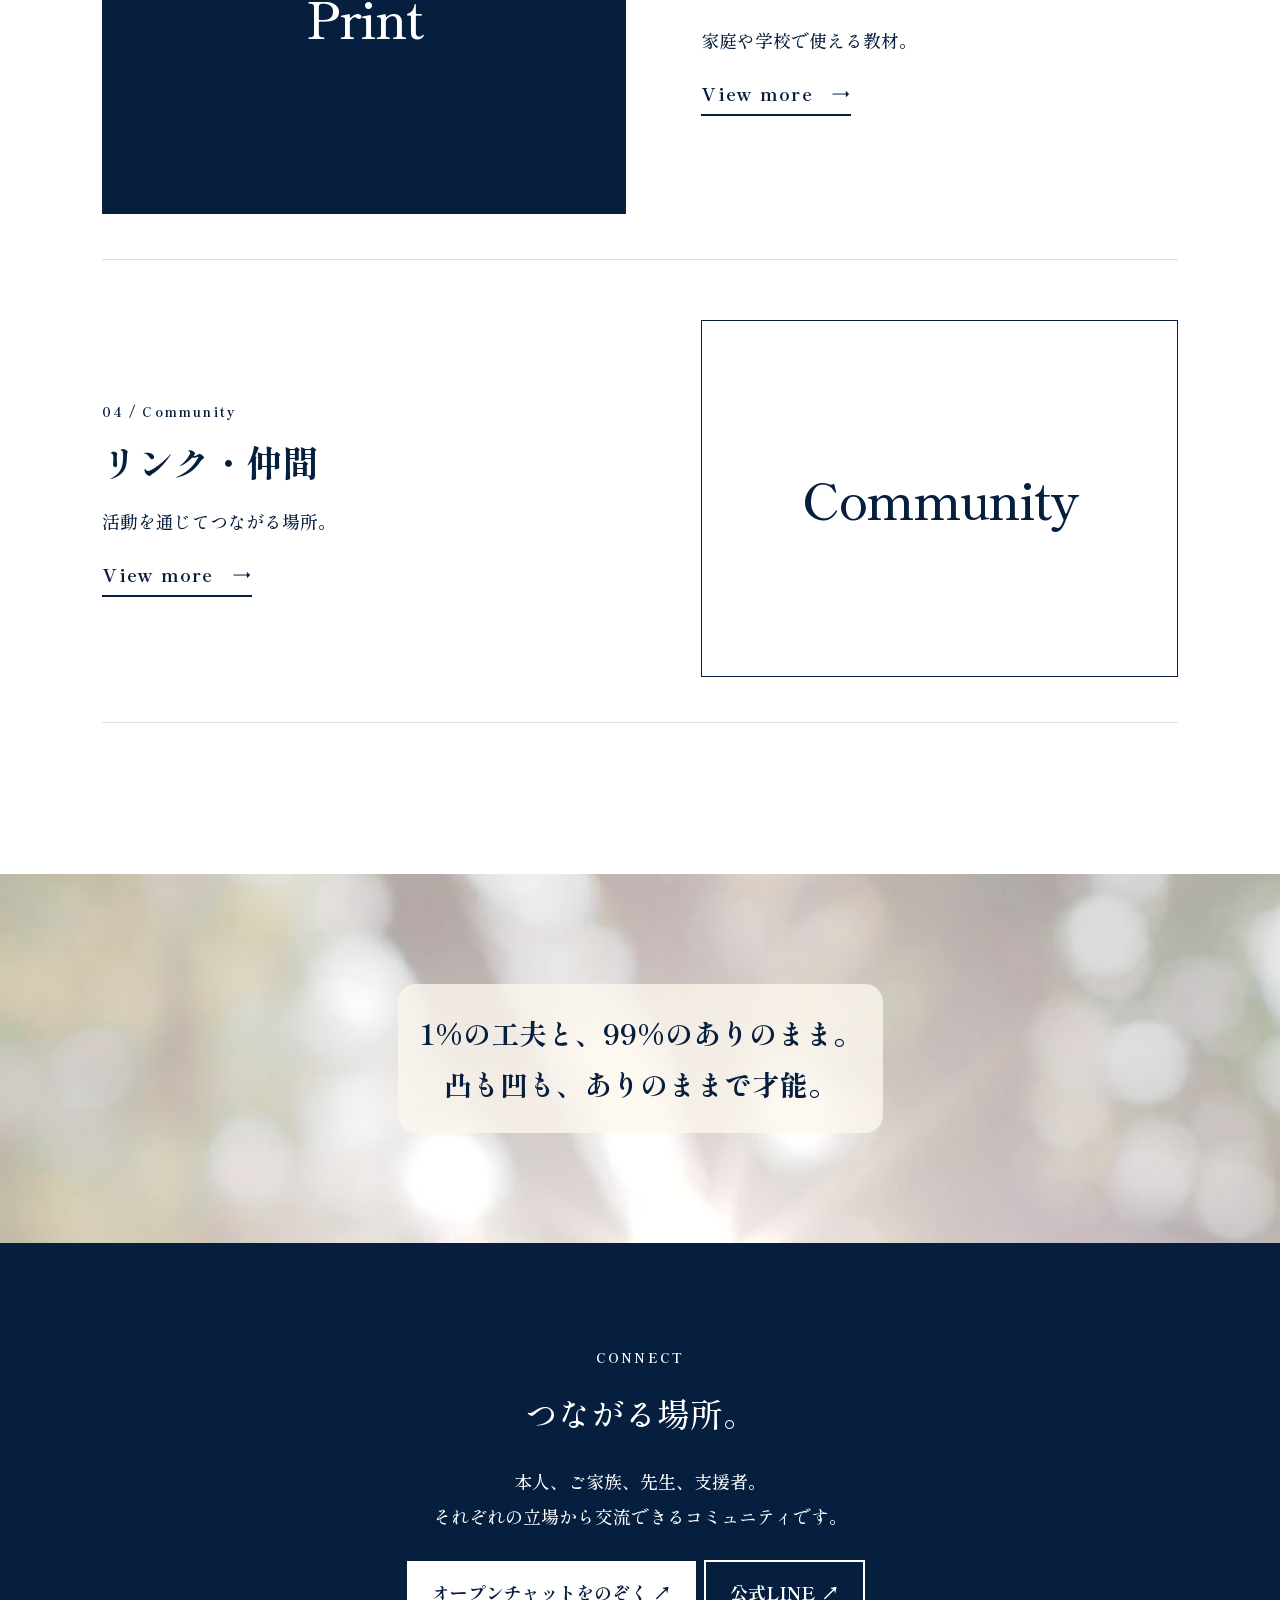
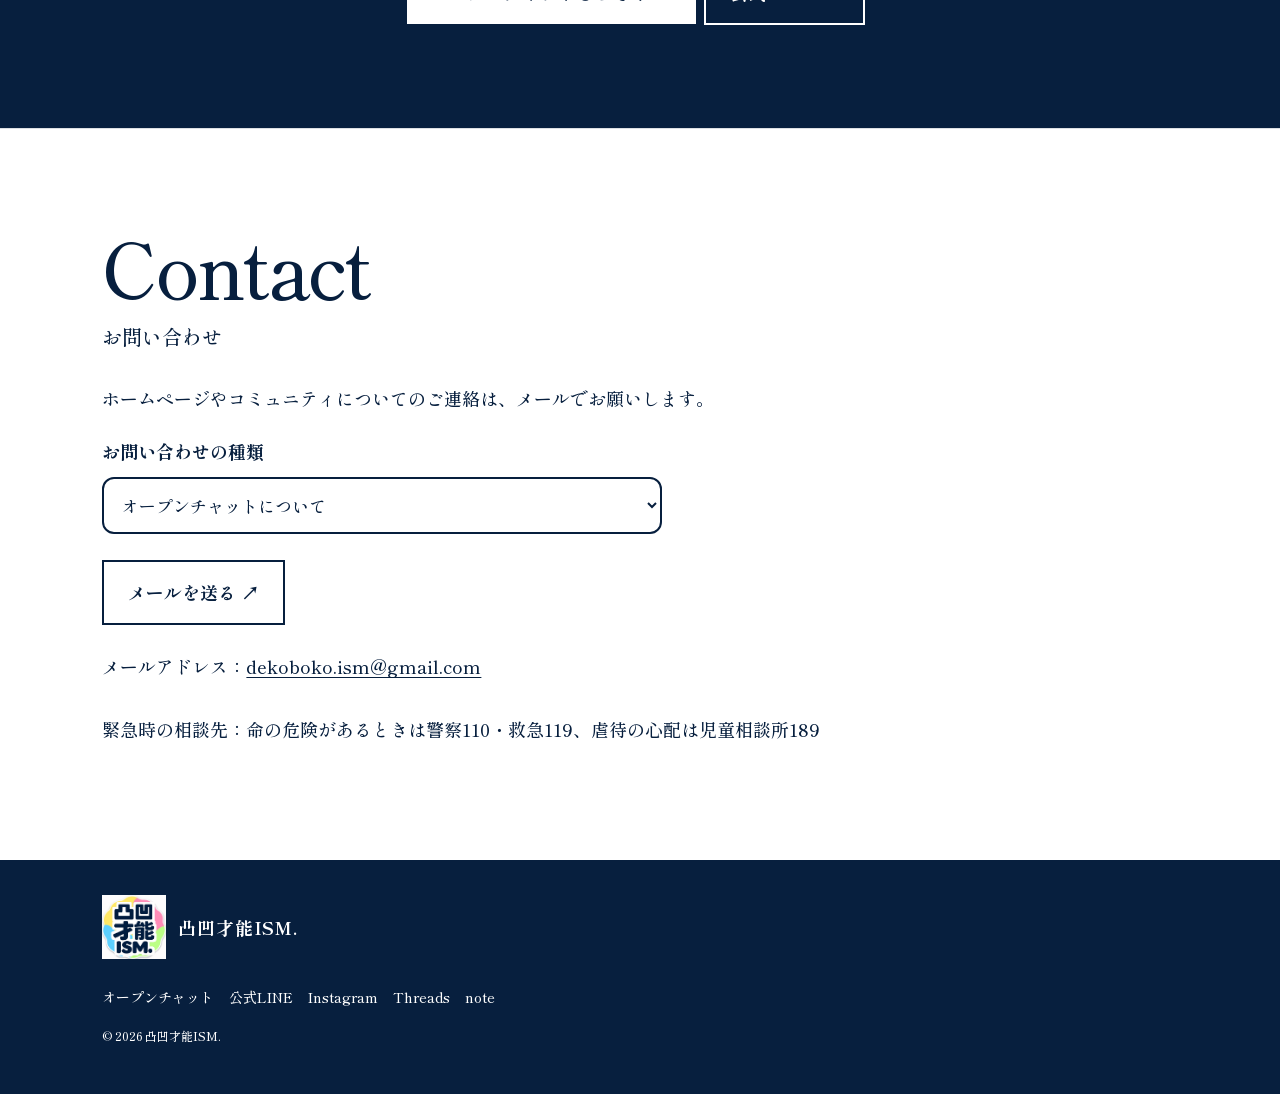
==== commit 37434d9d: "ナビにContact追加・農業写真差し替え・THE FARM.に公式サイトとInstagramボタンを追加" ====
--- a/index.html
+++ b/index.html
@@ -1 +1 @@
-<!doctype html><html lang="ja"><head><meta charset="utf-8"><meta name="viewport" content="width=device-width,initial-scale=1"><meta name="description" content="発達の凸凹を大切にする、凸凹才能ISM.のコンテンツサイト。"><title>ホーム | 凸凹才能ISM.</title><link href="https://fonts.googleapis.com/css2?family=Shippori+Mincho+B1:wght@500;700;800&display=swap" rel="stylesheet"><link rel="stylesheet" href="style.css"><meta name="google-site-verification" content="3oA5_shZfHuUCXC57AJmyHs2kggEry8QFGHUTeWujeU"></head><body><a class="skip" href="#main">本文へ</a><header><a class="logo" href="index.html"><img src="logo.jpeg" alt="凸凹才能ISM."> <span class="brand-name">凸凹才能ISM.</span></a><button id="menu" aria-expanded="false" aria-controls="nav">MENU <span>☰</span></button><nav id="nav"><a href="index.html" aria-current="page">Home<small>ホーム</small></a><a href="about.html">About<small>私たちについて</small></a><a href="profile.html">Profile<small>あんについて</small></a><a href="philosophy.html">Philosophy<small>支援哲学</small></a><a href="column.html">Column<small>コラム</small></a><a href="print.html">Print<small>教材紹介</small></a><a href="community.html">Community<small>リンク・仲間</small></a></nav></header><main id="main"><div class="notice">2027年4月本格スタートに向けて準備中です</div><section class="hero"><div><span class="kicker">DEKOBOKO SAINOU ISM.</span><h1><span class="nb">1%の工夫と、</span><br><span class="nb">99%のありのまま。</span></h1><p><span class="nb">凸も凹も、</span><span class="nb">ありのままで才能。</span></p><a class="button" href="#about">私たちの想い　↓</a></div><div class="hero-art"><img src="logo.jpeg" alt="凸凹才能ISM. 正式ロゴ"></div></section><div id="about"><section class="section"><div class="heading"><span>About</span><h2>凸凹才能ISM.について</h2></div><p class="lead">家庭のこと、学校のこと、働くこと、自分自身のこと。<br>発達の凸凹について知り、交流できる場所です。診断の有無にかかわらず、一人ひとりのありのままを大切にします。</p><a class="more" href="about.html">私たちについて →</a></section></div><section class="section"><div class="heading"><span>Profile</span><h2>はじめまして。あんです。</h2></div><div class="profile"><img class="profile-photo mini" src="img_ann.png" alt="あんのアイコン"><p>発達の凸凹がある人たちの支援に取り組み、家庭や学校で使える工夫を発信しています。<br>プライベートでは、３人の子育てに奮闘中です。</p></div><a class="more" href="profile.html">あんについて →</a></section><section class="section"><div class="heading"><span>Works</span><h2>知る。学ぶ。つながる。</h2></div><div class="tiles"><a class="tile" href="philosophy.html"><div class="art two" aria-hidden="true"><em>Philosophy</em></div><div><span class="kicker">01 / Philosophy</span><h3>支援哲学</h3><p>ありのままを大切にする考え方。</p><span class="more">View more　→</span></div></a><a class="tile" href="column.html"><div class="art one" aria-hidden="true"><em>Column</em></div><div><span class="kicker">02 / Column</span><h3>あんのコラム｜1%の工夫</h3><p>日々の暮らしに取り入れられるヒント。</p><span class="more">View more　→</span></div></a><a class="tile" href="print.html"><div class="art three" aria-hidden="true"><em>Print</em></div><div><span class="kicker">03 / Print</span><h3>教材紹介</h3><p>家庭や学校で使える教材。</p><span class="more">View more　→</span></div></a><a class="tile" href="community.html"><div class="art four" aria-hidden="true"><em>Community</em></div><div><span class="kicker">04 / Community</span><h3>リンク・仲間</h3><p>活動を通じてつながる場所。</p><span class="more">View more　→</span></div></a></div></section><section class="forest-band"><p><span class="fb-line">1%の工夫と、99%のありのまま。</span><span class="fb-line"><span class="nb">凸も凹も、</span><span class="nb">ありのままで才能。</span></span></p></section><section class="join"><span>CONNECT</span><h2>つながる場所。</h2><p>本人、ご家族、先生、支援者。<br>それぞれの立場から交流できるコミュニティです。</p><a class="button" href="https://line.me/ti/g2/0GTAcTPPE-vNxg-GzEAM5alb1nPezkEW5D067Q">オープンチャットをのぞく ↗</a><a class="button outline" href="https://lin.ee/ST6P301y">公式LINE ↗</a></section><section class="section"><div class="heading"><span>Contact</span><h2>お問い合わせ</h2></div><p class="lead">ホームページやコミュニティについてのご連絡は、メールでお願いします。</p><div class="contact-box"><label for="ctype">お問い合わせの種類</label><select id="ctype"><option>オープンチャットについて</option><option>コラム・プリントについて</option><option>Instagram・SNSについて</option><option>お仕事のご連絡</option><option>仲間募集（一緒に活動したい）</option><option>その他</option></select><a class="button outline" id="cmail" href="mailto:dekoboko.ism@gmail.com">メールを送る ↗</a><p class="contact-addr">メールアドレス：<a href="mailto:dekoboko.ism@gmail.com">dekoboko.ism@gmail.com</a></p></div><p style="margin-top:28px">緊急時の相談先：命の危険があるときは警察110・救急119、虐待の心配は児童相談所189</p></section></main><footer><a class="logo" href="index.html"><img src="logo.jpeg" alt="凸凹才能ISM."> <span class="brand-name">凸凹才能ISM.</span></a><div class="social"><a class="" href="https://line.me/ti/g2/0GTAcTPPE-vNxg-GzEAM5alb1nPezkEW5D067Q">オープンチャット</a><a class="" href="https://lin.ee/ST6P301y">公式LINE</a><a class="" href="https://www.instagram.com/ann_special_support/">Instagram</a><a class="" href="https://www.threads.net/@ann_special_support">Threads</a><a class="" href="https://note.com/ann_support">note</a></div><p>© 2026 凸凹才能ISM.</p></footer><script src="site.js"></script></body></html>+<!doctype html><html lang="ja"><head><meta charset="utf-8"><meta name="viewport" content="width=device-width,initial-scale=1"><meta name="description" content="発達の凸凹を大切にする、凸凹才能ISM.のコンテンツサイト。"><title>ホーム | 凸凹才能ISM.</title><link href="https://fonts.googleapis.com/css2?family=Shippori+Mincho+B1:wght@500;700;800&display=swap" rel="stylesheet"><link rel="stylesheet" href="style.css"><meta name="google-site-verification" content="3oA5_shZfHuUCXC57AJmyHs2kggEry8QFGHUTeWujeU"></head><body><a class="skip" href="#main">本文へ</a><header><a class="logo" href="index.html"><img src="logo.jpeg" alt="凸凹才能ISM."> <span class="brand-name">凸凹才能ISM.</span></a><button id="menu" aria-expanded="false" aria-controls="nav">MENU <span>☰</span></button><nav id="nav"><a href="index.html" aria-current="page">Home<small>ホーム</small></a><a href="about.html">About<small>私たちについて</small></a><a href="profile.html">Profile<small>あんについて</small></a><a href="philosophy.html">Philosophy<small>支援哲学</small></a><a href="column.html">Column<small>コラム</small></a><a href="print.html">Print<small>教材紹介</small></a><a href="community.html">Community<small>リンク・仲間</small></a><a href="index.html#contact">Contact<small>お問い合わせ</small></a></nav></header><main id="main"><div class="notice">2027年4月本格スタートに向けて準備中です</div><section class="hero"><div><span class="kicker">DEKOBOKO SAINOU ISM.</span><h1><span class="nb">1%の工夫と、</span><br><span class="nb">99%のありのまま。</span></h1><p><span class="nb">凸も凹も、</span><span class="nb">ありのままで才能。</span></p><a class="button" href="#about">私たちの想い　↓</a></div><div class="hero-art"><img src="logo.jpeg" alt="凸凹才能ISM. 正式ロゴ"></div></section><div id="about"><section class="section"><div class="heading"><span>About</span><h2>凸凹才能ISM.について</h2></div><p class="lead">家庭のこと、学校のこと、働くこと、自分自身のこと。<br>発達の凸凹について知り、交流できる場所です。診断の有無にかかわらず、一人ひとりのありのままを大切にします。</p><a class="more" href="about.html">私たちについて →</a></section></div><section class="section"><div class="heading"><span>Profile</span><h2>はじめまして。あんです。</h2></div><div class="profile"><img class="profile-photo mini" src="img_ann.png" alt="あんのアイコン"><p>発達の凸凹がある人たちの支援に取り組み、家庭や学校で使える工夫を発信しています。<br>プライベートでは、３人の子育てに奮闘中です。</p></div><a class="more" href="profile.html">あんについて →</a></section><section class="section"><div class="heading"><span>Works</span><h2>知る。学ぶ。つながる。</h2></div><div class="tiles"><a class="tile" href="philosophy.html"><div class="art two" aria-hidden="true"><em>Philosophy</em></div><div><span class="kicker">01 / Philosophy</span><h3>支援哲学</h3><p>ありのままを大切にする考え方。</p><span class="more">View more　→</span></div></a><a class="tile" href="column.html"><div class="art one" aria-hidden="true"><em>Column</em></div><div><span class="kicker">02 / Column</span><h3>あんのコラム｜1%の工夫</h3><p>日々の暮らしに取り入れられるヒント。</p><span class="more">View more　→</span></div></a><a class="tile" href="print.html"><div class="art three" aria-hidden="true"><em>Print</em></div><div><span class="kicker">03 / Print</span><h3>教材紹介</h3><p>家庭や学校で使える教材。</p><span class="more">View more　→</span></div></a><a class="tile" href="community.html"><div class="art four" aria-hidden="true"><em>Community</em></div><div><span class="kicker">04 / Community</span><h3>リンク・仲間</h3><p>活動を通じてつながる場所。</p><span class="more">View more　→</span></div></a></div></section><section class="forest-band"><p><span class="fb-line">1%の工夫と、99%のありのまま。</span><span class="fb-line"><span class="nb">凸も凹も、</span><span class="nb">ありのままで才能。</span></span></p></section><section class="join"><span>CONNECT</span><h2>つながる場所。</h2><p>本人、ご家族、先生、支援者。<br>それぞれの立場から交流できるコミュニティです。</p><a class="button" href="https://line.me/ti/g2/0GTAcTPPE-vNxg-GzEAM5alb1nPezkEW5D067Q">オープンチャットをのぞく ↗</a><a class="button outline" href="https://lin.ee/ST6P301y">公式LINE ↗</a></section><section class="section" id="contact"><div class="heading"><span>Contact</span><h2>お問い合わせ</h2></div><p class="lead">ホームページやコミュニティについてのご連絡は、メールでお願いします。</p><div class="contact-box"><label for="ctype">お問い合わせの種類</label><select id="ctype"><option>オープンチャットについて</option><option>コラム・プリントについて</option><option>Instagram・SNSについて</option><option>お仕事のご連絡</option><option>仲間募集（一緒に活動したい）</option><option>その他</option></select><a class="button outline" id="cmail" href="mailto:dekoboko.ism@gmail.com">メールを送る ↗</a><p class="contact-addr">メールアドレス：<a href="mailto:dekoboko.ism@gmail.com">dekoboko.ism@gmail.com</a></p></div><p style="margin-top:28px">緊急時の相談先：命の危険があるときは警察110・救急119、虐待の心配は児童相談所189</p></section></main><footer><a class="logo" href="index.html"><img src="logo.jpeg" alt="凸凹才能ISM."> <span class="brand-name">凸凹才能ISM.</span></a><div class="social"><a class="" href="https://line.me/ti/g2/0GTAcTPPE-vNxg-GzEAM5alb1nPezkEW5D067Q">オープンチャット</a><a class="" href="https://lin.ee/ST6P301y">公式LINE</a><a class="" href="https://www.instagram.com/ann_special_support/">Instagram</a><a class="" href="https://www.threads.net/@ann_special_support">Threads</a><a class="" href="https://note.com/ann_support">note</a></div><p>© 2026 凸凹才能ISM.</p></footer><script src="site.js"></script></body></html>
--- a/style.css
+++ b/style.css
@@ -51,7 +51,7 @@
 .profile-photo{width:190px;height:190px}
 .feat>img.full{height:auto;object-fit:contain;background:#f2f5f8}
 .wakuwaku{font-size:21px;font-weight:700;color:var(--navy);margin:18px 0 6px}
-.moms-img{object-position:center 62%}
+.moms-img{object-position:center 50%}
 @media(max-width:760px){.profile-photo{width:150px;height:150px}.feat>img.full{height:auto}}
 
 .profile-photo.mini{width:120px;height:120px}
